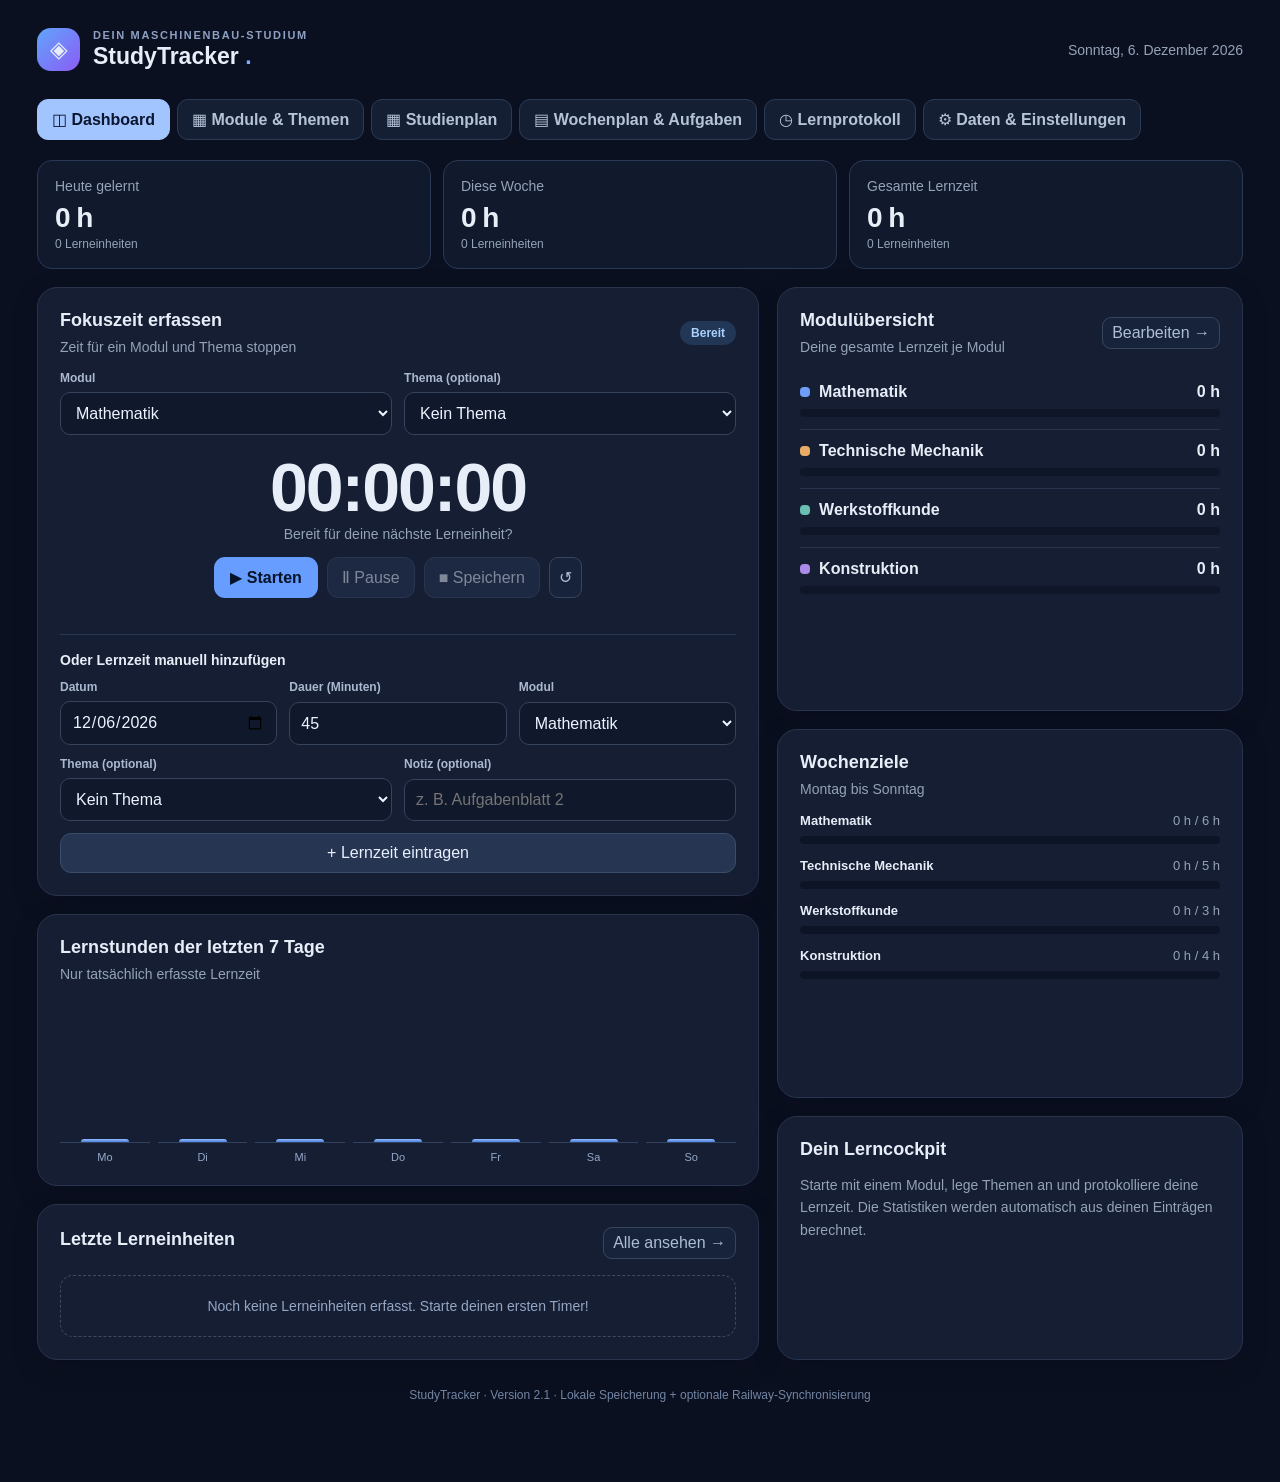
==== editor.html @ b4025017 "Add files via upload" ====
<!doctype html>
<html lang="de"><head><meta charset="utf-8"><meta name="viewport" content="width=device-width,initial-scale=1,viewport-fit=cover"><meta name="theme-color" content="#111827"><title>StudyTracker 2.2 — Kalender & Aufgaben</title>
<style>
:root{font-family:Inter,ui-sans-serif,-apple-system,BlinkMacSystemFont,"Segoe UI",sans-serif;color:#e8eef8;background:#0b1020;font-synthesis:none}*{box-sizing:border-box}body{margin:0;min-height:100vh}button,input,select,textarea{font:inherit}button{cursor:pointer}button:disabled{opacity:.5;cursor:not-allowed}.shell{max-width:1250px;margin:auto;padding:28px 22px 80px}.top{display:flex;justify-content:space-between;align-items:center;gap:18px;margin-bottom:28px}.brand{display:flex;align-items:center;gap:13px}.logo{width:43px;height:43px;display:grid;place-items:center;border-radius:14px;background:linear-gradient(135deg,#60a5fa,#8b5cf6);font-size:23px}.eyebrow{letter-spacing:.15em;text-transform:uppercase;font-size:11px;color:#8ea1c2;font-weight:700}.brand h1{font-size:23px;margin:2px 0 0}.sub{color:#94a3b8;font-size:14px}.main{display:grid;grid-template-columns:minmax(0,1.55fr) minmax(310px,1fr);gap:18px}.stack{display:grid;gap:18px}.card{background:#151e33;border:1px solid #28344e;border-radius:20px;padding:22px;box-shadow:0 8px 28px #0407142a}.card h2{margin:0 0 8px;font-size:18px}.title-row{display:flex;justify-content:space-between;gap:8px;align-items:center;margin-bottom:16px}.muted{color:#94a3b8}.small{font-size:12px}.grid3{display:grid;grid-template-columns:repeat(3,minmax(0,1fr));gap:12px}.metric{border:1px solid #293955;background:#111a2c;border-radius:15px;padding:17px}.metric .num{font-size:28px;font-weight:800;letter-spacing:-1px;margin:8px 0 3px}.primary{background:#669dff;color:#071328;border:none;border-radius:11px;padding:11px 16px;font-weight:750}.secondary{background:#263552;color:#e9f0ff;border:1px solid #3a4d6a;border-radius:11px;padding:10px 14px}.danger{background:#43283b;color:#ffc5d2;border:1px solid #6c3d53;border-radius:10px;padding:8px 11px}.buttons{display:flex;gap:9px;flex-wrap:wrap}.field{display:grid;gap:7px;min-width:0}.field label{font-size:12px;color:#aab9d0;font-weight:650}.field input,.field select,.field textarea{width:100%;background:#10182b;border:1px solid #35435c;color:#edf3ff;border-radius:10px;padding:11px;outline:none}.field input:focus,.field select:focus,.field textarea:focus{border-color:#70a5ff}.two{display:grid;grid-template-columns:1fr 1fr;gap:12px}.three{display:grid;grid-template-columns:1fr 1fr 1fr;gap:12px}.timer{text-align:center;padding:13px 0 19px}.clock{font-variant-numeric:tabular-nums;font-size:clamp(44px,7vw,68px);font-weight:850;letter-spacing:-2px}.pill{display:inline-flex;align-items:center;border-radius:100px;background:#213755;color:#a9d1ff;padding:5px 11px;font-size:12px;font-weight:700}.timer .buttons{justify-content:center;margin-top:15px}.divider{border-top:1px solid #293852;margin:17px 0}.section-plain{margin-top:14px}.module-row{display:flex;justify-content:space-between;gap:15px;align-items:center;padding:12px 0;border-bottom:1px solid #28344e}.module-row:last-child{border-bottom:0}.module-name{display:flex;align-items:center;gap:9px;font-weight:650}.dot{height:10px;width:10px;border-radius:4px;display:inline-block;flex:none}.bar{height:8px;background:#0e1628;border-radius:8px;overflow:hidden;margin-top:8px}.bar>div{height:100%;border-radius:8px}.entry{border-bottom:1px solid #27344d;padding:13px 0;display:flex;justify-content:space-between;gap:8px;align-items:center}.entry:last-child{border-bottom:0}.entry strong{display:block;font-size:14px}.entry .muted{font-size:12px;margin-top:5px}.entry .right{display:flex;align-items:center;gap:9px;white-space:nowrap}.empty{border:1px dashed #3c4a62;border-radius:13px;padding:22px;text-align:center;color:#95a6c3;font-size:14px}.chart{display:flex;gap:8px;height:165px;align-items:end;margin-top:15px}.chart-item{flex:1;text-align:center;font-size:11px;color:#93a7c7;min-width:0}.chart-bar-container{height:130px;display:flex;align-items:end;justify-content:center;margin-bottom:8px;border-bottom:1px solid #33425e}.chart-bar{max-width:48px;width:75%;background:linear-gradient(#91baff,#4d82dd);border-radius:6px 6px 0 0;min-height:2px}.goal{margin-bottom:14px}.goal-head{display:flex;justify-content:space-between;font-size:13px;gap:8px}.goal-title{font-weight:650}.progress{height:8px;background:#0c1426;border-radius:10px;overflow:hidden;margin-top:8px}.progress div{height:100%;background:#75b9a1;border-radius:10px}.actions{display:flex;gap:6px}.icon-button{border:1px solid #37465f;background:#17233a;color:#aebdd6;border-radius:9px;padding:6px 9px}.nav{display:flex;gap:7px;margin-bottom:20px;flex-wrap:wrap}.tab{color:#b5c3d8;border:1px solid #2b3b55;background:#151f34;padding:10px 14px;border-radius:11px;font-weight:700}.tab.active{color:#0b1630;background:#a3c5ff;border-color:#a3c5ff}.hidden{display:none!important}.list-grid{display:grid;grid-template-columns:1fr 1fr;gap:18px}.topic{border:1px solid #2d3b55;border-radius:12px;padding:12px;margin-top:9px}.topic-top{display:flex;gap:9px;justify-content:space-between;align-items:center}.topic-title{font-size:14px;font-weight:650}.footer{color:#7185a3;text-align:center;font-size:12px;margin-top:28px}.toast{position:fixed;bottom:20px;right:20px;background:#a4e4c8;color:#123426;padding:11px 17px;border-radius:12px;box-shadow:0 12px 25px #0005;z-index:4}.inline-note{background:#1a2d45;color:#bed8fc;border:1px solid #395271;padding:12px;border-radius:12px;font-size:13px;line-height:1.5}.section-label{margin:0 0 12px;font-weight:750;font-size:14px}.file-label{display:inline-flex;align-items:center;justify-content:center}.datefilter{max-width:160px}dialog{border:1px solid #3a4a68;background:#162137;color:#edf3ff;border-radius:16px;max-width:min(500px,94vw);width:100%;padding:24px}dialog::backdrop{background:#050913bc}dialog h3{margin-top:0}@media(max-width:900px){.main,.list-grid{grid-template-columns:1fr}.shell{padding:20px 14px 70px}}@media(max-width:550px){.card{padding:17px}.grid3{grid-template-columns:1fr 1fr}.grid3 .metric:last-child{grid-column:span 2}.two,.three{grid-template-columns:1fr}.top{align-items:flex-start}.top .sub{display:none}.clock{font-size:52px}.metric .num{font-size:25px}}
.filterbar{display:flex;flex-wrap:wrap;gap:12px;align-items:end;margin:12px 0 18px}.filterbar .field{min-width:160px;flex:1}.stats-table{width:100%;border-collapse:collapse;font-size:13px}.stats-table th{text-align:left;font-size:11px;color:#9cb0ce;font-weight:600;padding:10px 7px;border-bottom:1px solid #34415b}.stats-table td{padding:11px 7px;border-bottom:1px solid #283550}.stats-table td:last-child,.stats-table th:last-child{text-align:right}.topic-indent{padding-left:15px;border-left:2px solid #526a93}.topic-tools{display:flex;gap:6px;align-items:center}.chip{font-size:11px;padding:4px 7px;background:#24344d;color:#b9d5fd;border-radius:7px}.wide{grid-column:1/-1}@media(max-width:550px){.stats-table{font-size:12px}.filterbar{display:grid;grid-template-columns:1fr}}

.sem-table{width:100%;border-collapse:collapse}.sem-table th,.sem-table td{text-align:left;padding:10px 7px;border-bottom:1px solid #29364f;font-size:13px}.sem-table td:last-child{text-align:right}.sem-toolbar{display:flex;gap:9px;align-items:end;flex-wrap:wrap}.sem-calendar{display:grid;grid-template-columns:repeat(7,minmax(0,1fr));gap:6px}.sem-day{min-height:97px;padding:8px 5px;border:1px solid #33415c;border-radius:10px;background:#17213a;cursor:pointer;text-align:left;color:inherit;font-size:12px}.sem-day.focus{border-color:#60a5fa;background:#1e3558}.sem-day .small{font-size:10px;margin-top:7px;line-height:1.35}.sem-day.muted-day{opacity:.45}.sem-day strong{display:block}.sem-tag{display:block;background:#26405e;border-radius:5px;padding:3px;margin:4px 0}.sem-learn{background:#315849}.sem-event{border-bottom:1px solid #32415e;padding:10px 2px}.sem-event b{display:block}.sem-stat{display:grid;grid-template-columns:repeat(3,1fr);gap:12px}@media(max-width:660px){.sem-calendar{gap:3px}.sem-day{min-height:75px;padding:5px 3px}.sem-day .small{font-size:9px}.sem-stat{grid-template-columns:1fr 1fr}.sem-table{font-size:11px}}

.planweek{display:grid;grid-template-columns:repeat(7,minmax(118px,1fr));gap:6px;min-width:800px}.planday{background:#151f34;border:1px solid #34445d;border-radius:9px;padding:8px;min-height:130px}.planday h3{font-size:12px;margin:0 0 8px}.planitem{display:block;border-radius:6px;padding:6px;margin:5px 0;font-size:11px;background:#293d58;overflow-wrap:anywhere}.planitem.learn{background:#285249}.planitem.exam{background:#70414e}.planitem.task{background:#53446d}.planitem.done{opacity:.5;text-decoration:line-through}.taskrow{padding:12px 0;border-bottom:1px solid #29364f}.taskrow .buttons{margin-top:8px}.taskrow .buttons button{padding:6px 9px}.statsmini{display:grid;grid-template-columns:repeat(3,minmax(0,1fr));gap:10px;margin:14px 0}.statsmini>div{background:#18243a;border-radius:9px;padding:13px}@media(max-width:650px){.statsmini{grid-template-columns:1fr}}

.scroll-section{max-height:460px;overflow-y:auto;overscroll-behavior:contain;padding-right:8px;scrollbar-gutter:stable;scrollbar-color:#607a9b #142038}.scroll-section:focus-visible{outline:2px solid #60a5fa;outline-offset:3px;border-radius:8px}@media(max-width:600px){.scroll-section{max-height:370px}}

/* StudyTracker 2.2: event categories, accessible legend and mobile calendar */
:root{--ev-exam:#f87171;--ev-lecture:#60a5fa;--ev-exercise:#fbbf24;--ev-tutorial:#a78bfa;--ev-practical:#2dd4bf;--ev-coaching:#c4b5fd;--ev-task:#fb923c;--ev-study:#34d399}
.event-pill{display:inline-flex;gap:5px;align-items:center;font-weight:650;font-size:11px;border:1px solid currentColor;padding:3px 7px;border-radius:7px;white-space:normal;line-height:1.3}
.ev-exam{--event-color:var(--ev-exam);color:#fecaca;background:#612b3b!important}.ev-lecture{--event-color:var(--ev-lecture);color:#c1dcff;background:#1b416a!important}.ev-exercise{--event-color:var(--ev-exercise);color:#ffe5a0;background:#674b1d!important}.ev-tutorial{--event-color:var(--ev-tutorial);color:#e7d8ff;background:#453569!important}.ev-practical{--event-color:var(--ev-practical);color:#b9fff3;background:#1a534e!important}.ev-coaching{--event-color:var(--ev-coaching);color:#eee2ff;background:#483d69!important}.ev-task{--event-color:var(--ev-task);color:#ffe2bf;background:#664128!important}.ev-study{--event-color:var(--ev-study);color:#c9ffe8;background:#1d5040!important}
.planitem[class*="ev-"],.sem-tag[class*="ev-"]{border-left:4px solid var(--event-color);padding:5px 6px}
.sem-event[class*="ev-"]{border-left:4px solid var(--event-color);background:#16243a;padding:10px 12px;margin:7px 0;border-radius:8px}
.sem-event .event-pill{margin-bottom:5px}
.calendar-legend{display:flex;flex-wrap:wrap;gap:6px;margin:10px 0 15px}.calendar-legend .event-pill{font-size:11px}
.sem-day{min-width:0;overflow:hidden}.sem-day .small{min-width:0;overflow:hidden}.sem-tag{overflow:hidden;text-overflow:ellipsis}
.planitem{line-height:1.35}.planitem small{display:block;opacity:.95;font-size:10px}
#planCalendar{max-width:100%;overscroll-behavior-x:contain;-webkit-overflow-scrolling:touch;scrollbar-width:thin}
@media(max-width:700px){
  html,body{max-width:100%;overflow-x:hidden} .shell{padding:12px 10px 86px}.card{padding:14px;border-radius:14px;min-width:0}.stack,.main,.list-grid{min-width:0}
  .top{flex-wrap:wrap;gap:8px}.brand h1{font-size:20px}.nav{display:flex;flex-wrap:nowrap;overflow-x:auto;overflow-y:hidden;scroll-snap-type:x proximity;overscroll-behavior-x:contain;-webkit-overflow-scrolling:touch;padding:3px 0 10px;scrollbar-width:thin}.nav .tab{flex:0 0 auto;scroll-snap-align:start;min-height:44px}
  .buttons button,.secondary,.primary,.icon-button{min-height:42px;touch-action:manipulation}.field input,.field select,.field textarea{font-size:16px;min-height:43px}
  .planweek{grid-template-columns:repeat(7,minmax(235px,76vw));min-width:max-content;gap:9px}.planday{min-height:175px;scroll-snap-align:start;padding:11px}.planday h3{font-size:14px}.planitem{font-size:12px;padding:9px;margin:7px 0}#planCalendar{scroll-snap-type:x proximity}
  .sem-calendar{gap:3px}.sem-day{min-height:75px;padding:5px 2px;border-radius:6px}.sem-day strong{font-size:12px}.sem-day .small{font-size:9px}.sem-tag{font-size:0;padding:3px 2px;min-height:8px;line-height:0;border-radius:3px}.sem-tag::first-letter{font-size:0}
  .sem-table{display:block;overflow-x:auto;max-width:100%;-webkit-overflow-scrolling:touch}.sem-table th,.sem-table td{white-space:nowrap}
  .scroll-section{max-height:min(48dvh,390px);overflow-y:auto;-webkit-overflow-scrolling:touch;overscroll-behavior-y:contain;touch-action:pan-y;padding-right:5px}
  dialog{max-width:calc(100vw - 20px);max-height:88dvh;overflow-y:auto;padding:15px}
}
@media(max-width:380px){.grid3{grid-template-columns:1fr}.grid3 .metric:last-child{grid-column:auto}.sem-day{min-height:69px}}
</style><link rel="manifest" href="./manifest.webmanifest"><meta name="apple-mobile-web-app-capable" content="yes"><meta name="apple-mobile-web-app-title" content="StudyTracker"><style>.detail-grid{display:grid;grid-template-columns:repeat(auto-fit,minmax(160px,1fr));gap:10px;margin:14px 0}.detail-card{background:#111a2c;border:1px solid #2d3b55;border-radius:13px;padding:13px}.detail-card strong{display:block;margin-top:6px;font-size:20px}.detail-section{margin:18px 0}.detail-topic{border:1px solid #2b3c59;padding:11px;border-radius:11px;margin:7px 0}.detail-child{margin-left:22px;border-left:3px solid #456187}.detail-actions{display:flex;flex-wrap:wrap;gap:6px;margin-top:8px}.detail-actions button{font-size:12px;padding:7px 10px}.detail-form{display:grid;grid-template-columns:repeat(auto-fit,minmax(170px,1fr));gap:10px;margin-top:12px}.detail-form .wide{grid-column:1/-1}.detail-link{overflow-wrap:anywhere}.muted-link{color:#a9caff}@media(max-width:550px){.detail-child{margin-left:10px}}</style></head><body><div class="shell"><header class="top"><div class="brand"><div class="logo">◈</div><div><div class="eyebrow">Dein Maschinenbau-Studium</div><h1>StudyTracker <span style="color:#7eaaff">.</span></h1></div></div><div class="sub" id="today"></div></header>
<nav class="nav"><button class="tab active" data-tab="dashboard">◫ Dashboard</button><button class="tab" data-tab="topics">▦ Module & Themen</button><button class="tab" data-tab="semester">▦ Studienplan</button><button class="tab" data-tab="planner">▤ Wochenplan & Aufgaben</button><button class="tab" data-tab="history">◷ Lernprotokoll</button><button class="tab" data-tab="settings">⚙ Daten & Einstellungen</button></nav>
<section id="dashboard" class="tab-panel"><div class="stack"><div class="grid3"><div class="metric"><div class="sub">Heute gelernt</div><div class="num" id="todayMetric">0 h</div><div class="small muted" id="todayCount">0 Lerneinheiten</div></div><div class="metric"><div class="sub">Diese Woche</div><div class="num" id="weekMetric">0 h</div><div class="small muted" id="weekCount">0 Lerneinheiten</div></div><div class="metric"><div class="sub">Gesamte Lernzeit</div><div class="num" id="totalMetric">0 h</div><div class="small muted" id="totalCount">0 Einträge</div></div></div><div class="main"><div class="stack"><div class="card"><div class="title-row"><div><h2>Fokuszeit erfassen</h2><div class="sub">Zeit für ein Modul und Thema stoppen</div></div><span class="pill" id="timerStatus">Bereit</span></div><div class="two"><div class="field"><label for="timerModule">Modul</label><select id="timerModule"></select></div><div class="field"><label for="timerTopic">Thema (optional)</label><select id="timerTopic"></select></div></div><div class="timer"><div class="clock" id="clock">00:00:00</div><div class="sub" id="runningInfo">Bereit für deine nächste Lerneinheit?</div><div class="buttons"><button id="startBtn" class="primary">▶ Starten</button><button id="pauseBtn" class="secondary" disabled>Ⅱ Pause</button><button id="finishBtn" class="secondary" disabled>■ Speichern</button><button id="resetBtn" class="icon-button" title="Timer zurücksetzen">↺</button></div></div><div class="divider"></div><div class="section-label">Oder Lernzeit manuell hinzufügen</div><form id="manualForm" class="stack" style="gap:12px"><div class="three"><div class="field"><label>Datum</label><input type="date" id="manualDate" required></div><div class="field"><label>Dauer (Minuten)</label><input type="number" id="manualMinutes" min="1" max="1440" value="45" required></div><div class="field"><label>Modul</label><select id="manualModule"></select></div></div><div class="two"><div class="field"><label>Thema (optional)</label><select id="manualTopic"></select></div><div class="field"><label>Notiz (optional)</label><input id="manualNote" maxlength="160" placeholder="z. B. Aufgabenblatt 2"></div></div><button class="secondary" type="submit">+ Lernzeit eintragen</button></form></div><div class="card"><div class="title-row"><div><h2>Lernstunden der letzten 7 Tage</h2><div class="sub">Nur tatsächlich erfasste Lernzeit</div></div></div><div class="chart" id="weekChart"></div></div><div class="card"><div class="title-row"><h2>Letzte Lerneinheiten</h2><button class="icon-button" data-go="history">Alle ansehen →</button></div><div id="recentEntries"></div></div></div><div class="stack"><div class="card"><div class="title-row"><div><h2>Modulübersicht</h2><div class="sub">Deine gesamte Lernzeit je Modul</div></div><button class="icon-button" data-go="topics">Bearbeiten →</button></div><div id="moduleOverview"></div></div><div class="card"><div class="title-row"><div><h2>Wochenziele</h2><div class="sub">Montag bis Sonntag</div></div></div><div id="goalOverview"></div></div><div class="card"><h2>Dein Lerncockpit</h2><p class="sub" style="line-height:1.6">Starte mit einem Modul, lege Themen an und protokolliere deine Lernzeit. Die Statistiken werden automatisch aus deinen Einträgen berechnet.</p></div></div></div></div></section>
<section id="topics" class="tab-panel hidden"><div class="card" style="margin-bottom:18px"><div class="title-row"><div><h2>Modul-Cockpit</h2><p class="sub">Wähle ein Modul, bearbeite seine Angaben und verwalte darunter die zugehörigen Themen und Unterthemen.</p></div></div><div class="field"><label>Modul auswählen</label><select id="detailModule"></select></div><div id="moduleDetail" style="margin-top:16px"></div></div><div class="list-grid"><div class="stack"><div class="card"><h2>Neues Modul hinzufügen</h2><p class="sub">Zum Beispiel Mathematik I oder Technische Mechanik.</p><form id="moduleForm" class="stack"><div class="field"><label>Modulname</label><input id="newModule" maxlength="60" placeholder="Modulname" required></div><div class="two"><div class="field"><label>Wochenziel (Stunden)</label><input id="newGoal" type="number" min="0" max="168" step="0.5" value="4" required></div><div class="field"><label>Farbe</label><input id="newColor" type="color" value="#679cfa" style="height:43px;padding:4px"></div></div><button class="primary">+ Modul anlegen</button></form></div><div class="card"><h2>Deine Module</h2><div id="moduleList" class="scroll-section" tabindex="0" aria-label="Deine Module, scrollbarer Bereich"></div></div></div><div class="stack"><div class="card"><h2>Thema hinzufügen</h2><form id="topicForm" class="stack"><div class="field"><label>Modul</label><select id="topicModule"></select></div><div class="field"><label>Übergeordnetes Thema (optional)</label><select id="parentTopic"><option value="">Hauptthema</option></select></div><div class="field"><label>Thema / Unterthema</label><input id="newTopic" maxlength="100" placeholder="z. B. Integralrechnung" required></div><div class="field"><label>Aktueller Kenntnisstand</label><select id="topicMastery"><option value="0">Noch nicht begonnen</option><option value="1">Unsicher</option><option value="2">In Bearbeitung</option><option value="3">Gut verstanden</option><option value="4">Sicher beherrscht</option></select></div><button class="secondary">+ Thema anlegen</button></form></div><div class="card"><div class="title-row"><h2>Themen & Wissensstand</h2><span class="small muted" id="topicCount"></span></div><div id="topicList" class="scroll-section" tabindex="0" aria-label="Themen und Wissensstand, scrollbarer Bereich"></div></div></div></div><div class="card" style="margin-top:18px"><div class="title-row"><div><h2>Lernzeit nach Thema</h2><div class="sub">Auswertung deiner dokumentierten Lerneinheiten</div></div></div><div class="filterbar"><div class="field"><label>Modul</label><select id="statsModule"></select></div><div class="field"><label>Zeitraum</label><select id="statsPeriod"><option value="all">Gesamte Zeit</option><option value="week">Diese Woche</option><option value="month">Dieser Monat</option></select></div></div><div id="topicStats" class="scroll-section" tabindex="0" aria-label="Themenstatistik, scrollbarer Bereich"></div></div></section>
<section id="semester" class="tab-panel hidden"><div class="stack"><div class="card"><h2>Studienplan · Wintersemester 2026/27</h2><p class="sub">Quelle: Modulhandbuch Version 8 und Stundenplan Wetzlar, Gruppe 5 (Stand 13.10.2026). Termine sind geplante Veranstaltungen, keine bestätigte Anwesenheit. Praxispräsentationen ausgeschlossen.</p><div class="buttons"><button id="semImport" class="primary">Studienmodule & Termine übernehmen</button><button id="semIcs">Kalender als ICS exportieren</button></div><p class="sub" id="semStatus">Der Import ist optional und wiederholbar. Vorher ein JSON-Backup erstellen.</p></div><div class="card"><h2>Soll-Ist-Workload</h2><p class="sub">Ist = selbst dokumentierte Lernzeit. Geplante Präsenzzeit wird getrennt dargestellt und nicht automatisch als besucht gezählt. Soll-Selbststudium stammt aus dem Modulhandbuch (25 h je ECTS).</p><div style="overflow:auto"><table class="sem-table"><thead><tr><th>Modul</th><th>ECTS</th><th>Soll gesamt</th><th>Soll Präsenz</th><th>Soll selbst</th><th>Ist gelernt</th><th>Offen selbst</th></tr></thead><tbody id="semWork"></tbody></table></div></div><div class="card"><div class="title-row"><h2>Kalender</h2><div class="sem-toolbar"><button id="semPrev">←</button><strong id="semMonth"></strong><button id="semNext">→</button></div></div><p class="sub">Klicke auf einen Tag, um Vorlesungen und deine Lernzeiten zu sehen.</p><div class="sem-calendar" id="semCalendar"></div><h3 id="semDayTitle"></h3><div id="semDayDetail"></div></div></div></section>
<section id="planner" class="tab-panel hidden"><div class="stack">
<div class="card"><div class="title-row"><div><h2>Wochenplan</h2><p class="sub">Vorlesungen, Lernblöcke, Klausuren und Aufgaben in einer Ansicht. Geplante Zeiten werden nicht als gelernt gezählt.</p></div><div class="sem-toolbar"><button id="planPrev" type="button">←</button><strong id="planWeek"></strong><button id="planNext" type="button">→</button><button id="planToday" type="button">Heute</button></div></div><div id="planCalendar" style="overflow-x:auto"></div></div>
<div class="list-grid"><div class="card"><h2>Neue Aufgabe oder Lernblock</h2><form class="stack" id="taskForm"><div class="field"><label>Titel</label><input id="taskTitle" maxlength="140" required placeholder="z. B. TM1 Aufgabenblatt 4"></div><div class="two"><div class="field"><label>Typ</label><select id="taskKind"><option value="task">Aufgabe / Abgabe</option><option value="study">Geplanter Lernblock</option><option value="exam">Prüfung / Klausur</option></select></div><div class="field"><label>Modul</label><select id="taskModule"></select></div></div><div class="two"><div class="field"><label>Datum</label><input id="taskDate" type="date" required></div><div class="field"><label>Startzeit (optional)</label><input id="taskTime" type="time"></div></div><div class="two"><div class="field"><label>Geplante Dauer in Minuten</label><input id="taskMinutes" type="number" value="60" min="0" max="1440" step="5"></div><div class="field"><label>Priorität</label><select id="taskPriority"><option value="normal">Normal</option><option value="high">Hoch</option><option value="low">Niedrig</option></select></div></div><div class="field"><label>Notiz (optional)</label><textarea id="taskNote" rows="2" maxlength="600"></textarea></div><div class="buttons"><button id="taskSubmit" class="primary">+ Eintrag erstellen</button><button id="taskCancel" type="button" class="secondary hidden">Bearbeitung abbrechen</button></div></form></div>
<div class="card"><div class="title-row"><h2>Aufgaben & Prüfungsvorbereitung</h2><span class="pill" id="taskCount">0 offen</span></div><div class="field"><label>Ansicht</label><select id="taskFilter"><option value="open">Offene Aufgaben</option><option value="all">Alle Einträge</option><option value="exam">Nur Prüfungen</option><option value="study">Nur Lernblöcke</option><option value="done">Erledigte Aufgaben</option></select></div><div id="taskList" class="scroll-section" tabindex="0" aria-label="Aufgabenliste, scrollbarer Bereich"></div></div></div>
<div class="card"><h2>Semesteranalyse</h2><p class="sub">Zeitanteiliges Soll ist eine Orientierung, keine Bewertung deiner Lernleistung. Kalender-Vorlesungen sind geplant und werden nicht automatisch als besucht gezählt.</p><div id="planStats"></div></div>
<div class="card"><h2>Offline & Datensicherung</h2><p class="sub" id="planOnlineStatus"></p><p class="sub">Einträge bleiben lokal erhalten. Die Synchronisierung erfolgt bei bestehender Verbindung und Anmeldung. Bei Änderungen auf mehreren Geräten kann ein Konflikt entstehen; exportiere deshalb regelmäßig JSON-Backups. Eine vollständige Offline-Installation (PWA) folgt als eigenes Update.</p></div>
</div></section><section id="history" class="tab-panel hidden"><div class="card"><div class="title-row"><div><h2>Lernprotokoll</h2><div class="sub">Deine dokumentierten Lernzeiten</div></div><div class="field"><label>Nach Modul filtern</label><select id="historyModule" class="datefilter"></select></div></div><div class="filterbar"><div class="field"><label>Nach Thema filtern</label><select id="historyTopic"></select></div><div class="field"><label>Zeitraum</label><select id="historyPeriod"><option value="all">Gesamte Zeit</option><option value="week">Diese Woche</option><option value="month">Dieser Monat</option></select></div></div><div id="historyEntries"></div></div></section>
<section id="settings" class="tab-panel hidden"><div class="card" style="margin-bottom:18px"><h2>☁ Railway-Cloud-Synchronisierung</h2><p class="sub" style="line-height:1.65">Deine eigene API: <code>studytracker-api-production-7134.up.railway.app</code>. Sichere deine Lernzeiten vor der ersten Synchronisierung per JSON-Export. Bitte verwende dieselbe E-Mail wie die OWNER_EMAIL-Einstellung in Railway. Du kannst dich mit deinem Konto anmelden oder es einmalig registrieren.</p><div class="filterbar"><div class="field"><label>E-Mail-Adresse</label><input id="cloudEmail" type="email" autocomplete="username" placeholder="E-Mail-Adresse"></div><div class="field"><label>Passwort (mind. 12 Zeichen)</label><input id="cloudPassword" type="password" minlength="12" autocomplete="current-password" placeholder="Passwort"></div></div><div class="buttons"><button id="cloudLogin" class="primary">Anmelden</button><button id="cloudRegister" class="secondary">Erstmalig registrieren</button><button id="cloudLogout" class="secondary hidden">Abmelden</button></div><p class="sub small" id="cloudStatus" role="status" style="margin-top:14px">Nicht angemeldet – Daten werden nur lokal gespeichert.</p><div id="cloudActions" class="hidden"><div class="divider"></div><p class="sub" style="line-height:1.65"><strong>Erste Synchronisierung:</strong> Wähle nur eine Richtung. <strong>Hochladen</strong> ersetzt den Stand auf Railway durch die lokalen Daten; <strong>Herunterladen</strong> ersetzt die lokalen Daten durch den Railway-Stand. Danach werden Änderungen automatisch synchronisiert. Bei Konflikten wird gestoppt, nicht überschrieben.</p><div class="buttons"><button id="cloudUpload" class="primary">↑ Lokale Daten in die Cloud</button><button id="cloudDownload" class="secondary">↓ Cloud-Daten auf dieses Gerät</button><button id="cloudSyncNow" class="secondary">↻ Jetzt synchronisieren</button></div></div></div><div class="list-grid"><div class="card"><h2>Deine Daten sichern</h2><p class="sub" style="line-height:1.7">Exportiere alle Module, Themen und Lerneinheiten als JSON. Über „Importieren“ kannst du sie später auf diesem oder einem anderen Gerät wiederherstellen.</p><div class="buttons"><button id="exportBtn" class="primary">↓ JSON exportieren</button><label class="secondary file-label" for="importFile">↑ JSON importieren</label><input type="file" id="importFile" accept=".json,application/json" class="hidden"></div><div class="divider"></div><p class="sub small">Ein Import ersetzt deine aktuell gespeicherten Daten. Eine Sicherheitsabfrage schützt vor versehentlichem Überschreiben.</p></div><div class="card"><h2>Datenschutz & Speicher</h2><p class="sub" style="line-height:1.7">Deine Daten bleiben auch lokal im Browser gespeichert. Nach Anmeldung und einmaliger Auswahl einer Synchronisierungsrichtung werden Änderungen zusätzlich an Railway übertragen. Ohne aktive Verbindung bleiben Änderungen zunächst lokal. Sichere deine Daten regelmäßig per JSON-Export.</p><button id="clearBtn" class="danger">Alle lokalen Daten löschen</button></div></div></section><div class="footer">StudyTracker · Version 2.1 · Lokale Speicherung + optionale Railway-Synchronisierung</div></div>
<script>
'use strict';
const KEY='studytracker_v1';
const colors=['#6e9ef6','#e8ac67','#6abeb2','#ac8be8','#e57a9b'];
const defaults=()=>({modules:[{id:'m1',name:'Mathematik',color:colors[0],goal:6},{id:'m2',name:'Technische Mechanik',color:colors[1],goal:5},{id:'m3',name:'Werkstoffkunde',color:colors[2],goal:3},{id:'m4',name:'Konstruktion',color:colors[3],goal:4}],topics:[],entries:[]});
function readData(){try{const d=JSON.parse(localStorage.getItem(KEY));if(d&&Array.isArray(d.modules)&&Array.isArray(d.topics)&&Array.isArray(d.entries))return d;}catch(e){}return defaults()}
let db=readData();const $=id=>document.getElementById(id);const fmt=n=>Number(n).toLocaleString('de-DE',{maximumFractionDigits:1});const esc=s=>String(s??'').replace(/[&<>"']/g,c=>({'&':'&amp;','<':'&lt;','>':'&gt;','"':'&quot;',"'":'&#39;'}[c]));const uid=()=>typeof crypto!=='undefined'&&crypto.randomUUID?crypto.randomUUID():Date.now().toString(36)+Math.random().toString(36).slice(2);const getM=id=>db.modules.find(m=>m.id===id);const getT=id=>db.topics.find(t=>t.id===id);const dayKey=d=>`${d.getFullYear()}-${String(d.getMonth()+1).padStart(2,'0')}-${String(d.getDate()).padStart(2,'0')}`;const today=()=>dayKey(new Date());const dateOf=s=>new Date(s+'T12:00:00');const startWeek=()=>{const d=dateOf(today());d.setDate(d.getDate()-(d.getDay()+6)%7);return dayKey(d)};const sum=entries=>entries.reduce((s,e)=>s+e.minutes,0);const hr=min=>fmt(min/60)+' h';
const notify=msg=>{document.querySelector('.toast')?.remove();const el=document.createElement('div');el.className='toast';el.textContent=msg;document.body.append(el);setTimeout(()=>el.remove(),3000)};
function persist(){try{localStorage.setItem(KEY,JSON.stringify(db))}catch(e){alert('Speicherfehler: Bitte exportiere deine Daten.')}render();cloudChanged()}
function selectOptions(id,extra=[]){const el=$(id);const prev=el.value;el.innerHTML=extra.map(([v,n])=>`<option value="${esc(v)}">${esc(n)}</option>`).join('')+db.modules.map(m=>`<option value="${esc(m.id)}">${esc(m.name)}</option>`).join('');if([...el.options].some(x=>x.value===prev))el.value=prev}
function topicOptions(modSelect,topicSelect){const m=$(modSelect).value;const el=$(topicSelect);const prev=el.value;el.innerHTML='<option value="">Kein Thema</option>'+db.topics.filter(t=>t.moduleId===m).map(t=>`<option value="${esc(t.id)}">${esc(t.parentId?"↳ ":"")}${esc(t.name)}</option>`).join('');if([...el.options].some(x=>x.value===prev))el.value=prev}
const getStats=()=>{const week=startWeek();return {today:db.entries.filter(e=>e.date===today()),week:db.entries.filter(e=>e.date>=week&&e.date<=today()),all:db.entries}};
function drawOverview(){const stats=getStats();[['today','today'],['week','week'],['total','all']].forEach(([prefix,key])=>{$(prefix+'Metric').textContent=hr(sum(stats[key]));$(prefix+'Count').textContent=stats[key].length+' Lerneinheiten'});$('today').textContent=new Date().toLocaleDateString('de-DE',{weekday:'long',day:'numeric',month:'long',year:'numeric'});
const weekStats=stats.week;const totalByModule=db.modules.map(m=>({...m,minutes:sum(db.entries.filter(e=>e.moduleId===m.id)),wMinutes:sum(weekStats.filter(e=>e.moduleId===m.id))}));const max=Math.max(1,...totalByModule.map(m=>m.minutes));$('moduleOverview').innerHTML=totalByModule.length?totalByModule.map(m=>`<div class="module-row" style="display:block"><div style="display:flex;justify-content:space-between;gap:9px"><span class="module-name"><i class="dot" style="background:${m.color}"></i>${esc(m.name)}</span><strong>${hr(m.minutes)}</strong></div><div class="bar"><div style="background:${m.color};width:${m.minutes/max*100}%"></div></div></div>`).join(''):'<div class="empty">Lege dein erstes Modul an.</div>';
$('goalOverview').innerHTML=totalByModule.filter(m=>m.goal>0).map(m=>`<div class="goal"><div class="goal-head"><span class="goal-title">${esc(m.name)}</span><span class="muted">${hr(m.wMinutes)} / ${fmt(m.goal)} h</span></div><div class="progress"><div style="width:${Math.min(100,m.wMinutes/(m.goal*60)*100)}%"></div></div></div>`).join('')||'<div class="empty">Keine Wochenziele vorhanden.</div>';
const lastDays=Array.from({length:7},(_,i)=>{const d=dateOf(today());d.setDate(d.getDate()-6+i);return{date:dayKey(d),label:d.toLocaleDateString('de-DE',{weekday:'short'}),minutes:sum(db.entries.filter(e=>e.date===dayKey(d)))}});const barmax=Math.max(60,...lastDays.map(d=>d.minutes));$('weekChart').innerHTML=lastDays.map(d=>`<div class="chart-item"><div class="small" style="margin-bottom:4px">${d.minutes?fmt(d.minutes/60):''}</div><div class="chart-bar-container"><div class="chart-bar" style="height:${Math.max(2,100*d.minutes/barmax)}%"></div></div>${esc(d.label)}</div>`).join('');
$('recentEntries').innerHTML=db.entries.length?sortEntries(db.entries).slice(0,4).map(entryHtml).join(''):'<div class="empty">Noch keine Lerneinheiten erfasst. Starte deinen ersten Timer!</div>';
}
function sortEntries(a){return [...a].sort((x,y)=>((y.date||'')+' '+(y.createdAt||'')).localeCompare((x.date||'')+' '+(x.createdAt||'')))}
function entryHtml(e){return `<div class="entry"><div><strong>${esc(getM(e.moduleId)?.name||'Gelöschtes Modul')}${getT(e.topicId)?' · '+esc(getT(e.topicId).name):''}</strong><div class="muted">${esc(dateOf(e.date).toLocaleDateString('de-DE'))}${e.note?' · '+esc(e.note):''}</div></div><div class="right"><strong>${hr(e.minutes)}</strong><button class="icon-button" title="Eintrag löschen" data-delete-entry="${esc(e.id)}">×</button></div></div>`}
function drawTopics(){$('moduleList').innerHTML=db.modules.map(m=>`<div class="module-row"><div><span class="module-name"><i class="dot" style="background:${m.color}"></i>${esc(m.name)}</span><span class="small muted">Wochenziel: ${fmt(m.goal)} h</span></div><div class="actions"><button class="icon-button" data-edit-module="${esc(m.id)}" title="Wochenziel bearbeiten">✎</button><button class="icon-button" data-delete-module="${esc(m.id)}" title="Modul löschen">×</button></div></div>`).join('')||'<div class="empty">Noch keine Module.</div>';
$('topicCount').textContent=db.topics.length+' Themen';$('topicList').innerHTML=db.topics.length?db.modules.map(m=>{const a=db.topics.filter(t=>t.moduleId===m.id);return a.length?`<div style="margin-bottom:15px"><div class="module-name"><i class="dot" style="background:${m.color}"></i>${esc(m.name)}</div>${a.map(t=>`<div class="topic ${t.parentId?'topic-indent':''}"><div class="topic-top"><span class="topic-title">${t.parentId?'↳ ':''}${esc(t.name)}</span><span class="topic-tools"><span class="chip">${hr(sum(db.entries.filter(e=>e.topicId===t.id)))}</span><button class="icon-button" data-edit-topic="${esc(t.id)}" title="Thema umbenennen">✎</button><button class="icon-button" data-delete-topic="${esc(t.id)}" title="Thema löschen">×</button></span></div><div class="field" style="margin-top:10px"><label>Kenntnisstand</label><select data-mastery="${esc(t.id)}">${['Noch nicht begonnen','Unsicher','In Bearbeitung','Gut verstanden','Sicher beherrscht'].map((label,i)=>`<option value="${i}" ${t.mastery===i?'selected':''}>${label}</option>`).join('')}</select></div></div>`).join('')}</div>`:''}).join(''):'<div class="empty">Füge Themen hinzu und bewerte deinen Lernfortschritt.</div>'}
function filteredEntries(moduleId,topicId,period){return sortEntries(db.entries).filter(e=>(!moduleId||e.moduleId===moduleId)&&(!topicId||e.topicId===topicId)&&(period==='all'||(period==='week'?e.date>=startWeek()&&e.date<=today():e.date>=today().slice(0,7)+'-01'&&e.date<=today())))}
function drawHistory(){const entries=filteredEntries($('historyModule').value,$('historyTopic').value,$('historyPeriod').value);$('historyEntries').innerHTML=entries.length?entries.map(entryHtml).join(''):'<div class="empty">Keine passenden Lerneinheiten gefunden.</div>'}
function drawTopicStats(){const moduleId=$('statsModule').value,period=$('statsPeriod').value,entries=filteredEntries(moduleId,'',period),total=sum(entries),topics=db.topics.filter(t=>!moduleId||t.moduleId===moduleId);let rows=topics.map(t=>({t,minutes:sum(entries.filter(e=>e.topicId===t.id))})).filter(o=>o.minutes>0).sort((a,b)=>b.minutes-a.minutes);const unattributed=sum(entries.filter(e=>!e.topicId||!getT(e.topicId)));if(unattributed)rows.push({t:{name:'Ohne Thema',moduleId:''},minutes:unattributed});$('topicStats').innerHTML=`<p class="sub">${hr(total)} erfasst · ${entries.length} Lerneinheiten · ${rows.length} Themen/Kategorien mit Zeit</p>`+(rows.length?`<div style="overflow-x:auto"><table class="stats-table"><thead><tr><th>Thema</th><th>Modul</th><th>Anteil</th><th>Zeit</th></tr></thead><tbody>${rows.map(({t,minutes})=>`<tr><td>${esc(t.name)}</td><td>${esc(getM(t.moduleId)?.name||'—')}</td><td>${fmt(total?minutes/total*100:0)} %</td><td><strong>${hr(minutes)}</strong></td></tr>`).join('')}</tbody></table></div>`:'<div class="empty">Noch keine erfassten Lernzeiten in diesem Zeitraum.</div>')}
function parentOptions(){const el=$('parentTopic'),prev=el.value,moduleId=$('topicModule').value;el.innerHTML='<option value="">Hauptthema</option>'+db.topics.filter(t=>t.moduleId===moduleId&&!t.parentId).map(t=>`<option value="${esc(t.id)}">${esc(t.name)}</option>`).join('');if([...el.options].some(o=>o.value===prev))el.value=prev}
function historyTopicOptions(){const el=$('historyTopic'),prev=el.value,moduleId=$('historyModule').value;el.innerHTML='<option value="">Alle Themen</option>'+db.topics.filter(t=>!moduleId||t.moduleId===moduleId).map(t=>`<option value="${esc(t.id)}">${esc(t.name)}</option>`).join('');if([...el.options].some(o=>o.value===prev))el.value=prev}

function render(){for(const id of ['timerModule','manualModule','topicModule'])selectOptions(id);selectOptions('historyModule',[['','Alle Module']]);selectOptions('statsModule',[['','Alle Module']]);parentOptions();historyTopicOptions();topicOptions('timerModule','timerTopic');topicOptions('manualModule','manualTopic');drawOverview();drawTopics();drawModuleDetail();drawHistory();drawTopicStats();drawSemester();if(!db.modules.length&&timer.running)pauseTimer();$('startBtn').disabled=!db.modules.length||timer.running;}
for(const [a,b] of [['timerModule','timerTopic'],['manualModule','manualTopic']])$(a).addEventListener('change',()=>topicOptions(a,b));$('historyModule').addEventListener('change',()=>{historyTopicOptions();drawHistory()});$('historyTopic').addEventListener('change',drawHistory);$('historyPeriod').addEventListener('change',drawHistory);$('statsModule').addEventListener('change',drawTopicStats);$('statsPeriod').addEventListener('change',drawTopicStats);$('topicModule').addEventListener('change',parentOptions);
document.querySelectorAll('.tab').forEach(btn=>btn.addEventListener('click',()=>showTab(btn.dataset.tab)));document.addEventListener('click',e=>{const go=e.target.closest('[data-go]');if(go)showTab(go.dataset.go)});function showTab(id){document.querySelectorAll('.tab').forEach(t=>t.classList.toggle('active',t.dataset.tab===id));document.querySelectorAll('.tab-panel').forEach(p=>p.classList.toggle('hidden',p.id!==id))}
$('moduleForm').addEventListener('submit',e=>{e.preventDefault();const name=$('newModule').value.trim();if(!name)return;db.modules.push({id:uid(),name,color:$('newColor').value,goal:Number($('newGoal').value)});e.target.reset();persist();notify('Modul angelegt')});$('topicForm').addEventListener('submit',e=>{e.preventDefault();if(!$('topicModule').value)return alert('Lege zuerst ein Modul an.');const name=$('newTopic').value.trim();if(!name)return;db.topics.push({id:uid(),moduleId:$('topicModule').value,name,parentId:$('parentTopic').value||'',mastery:Number($('topicMastery').value)});$('newTopic').value='';persist();notify('Thema angelegt')});
$('manualForm').addEventListener('submit',e=>{e.preventDefault();const minutes=Number($('manualMinutes').value),date=$('manualDate').value,moduleId=$('manualModule').value;if(!(minutes>0&&minutes<=1440)||!date||!getM(moduleId))return alert('Bitte trage ein gültiges Datum, Modul und eine Dauer ein.');db.entries.push({id:uid(),date,moduleId,topicId:$('manualTopic').value,note:$('manualNote').value.trim(),minutes,createdAt:new Date().toISOString()});$('manualNote').value='';persist();notify('Lernzeit gespeichert')});
document.addEventListener('change',e=>{const id=e.target.dataset.mastery;if(id){const t=getT(id);if(t){t.mastery=Number(e.target.value);persist()}}});document.addEventListener('click',e=>{const b=e.target.closest('button');if(!b)return;let id=b.dataset.deleteEntry;if(id){if(confirm('Diese Lerneinheit wirklich löschen?')){db.entries=db.entries.filter(x=>x.id!==id);persist()}return}id=b.dataset.editTopic;if(id){const t=getT(id);if(t){const name=prompt('Thema umbenennen:',t.name);if(name&&name.trim()){t.name=name.trim().slice(0,100);persist();notify('Thema aktualisiert')}}return}id=b.dataset.deleteTopic;if(id){if(confirm('Thema löschen? Vorhandene Lernzeiten bleiben erhalten, aber ohne Themenbezug.')){db.topics=db.topics.filter(t=>t.id!==id);db.topics.forEach(t=>{if(t.parentId===id)t.parentId=''});db.entries.forEach(e=>{if(e.topicId===id)e.topicId='' });persist()}return}id=b.dataset.deleteModule;if(id){if(confirm('Modul UND ALLE dazugehörigen Themen und Lernzeiten endgültig löschen?')){db.modules=db.modules.filter(m=>m.id!==id);db.topics=db.topics.filter(t=>t.moduleId!==id);db.entries=db.entries.filter(e=>e.moduleId!==id);if(timer.moduleId===id)resetTimer();persist()}return}id=b.dataset.editModule;if(id){const m=getM(id);const val=prompt('Wochenziel in Stunden für '+m.name+':',String(m.goal));if(val!==null&&val.trim()!==''&&Number(val)>=0&&Number(val)<=168){m.goal=Number(val);persist()}}});
let timer={running:false,elapsed:0,start:null,moduleId:null,topicId:null};const timerElapsed=()=>timer.elapsed+(timer.running?Date.now()-timer.start:0);function tick(){const sec=Math.floor(timerElapsed()/1000),h=Math.floor(sec/3600),m=Math.floor(sec%3600/60),s=sec%60;$('clock').textContent=[h,m,s].map(n=>String(n).padStart(2,'0')).join(':');$('timerStatus').textContent=timer.running?'Läuft':timer.elapsed?'Pausiert':'Bereit';$('runningInfo').textContent=timer.running?'Konzentrier dich auf dein Lernthema.':timer.elapsed?'Pausiert – weiterlernen oder speichern.':'Bereit für deine nächste Lerneinheit?';$('startBtn').textContent=timer.elapsed?'▶ Fortsetzen':'▶ Starten';$('startBtn').disabled=timer.running||!db.modules.length;$('pauseBtn').disabled=!timer.running;$('finishBtn').disabled=timerElapsed()<1000;$('timerModule').disabled=timerElapsed()>0;$('timerTopic').disabled=timerElapsed()>0}function pauseTimer(){if(timer.running){timer.elapsed=timerElapsed();timer.running=false;timer.start=null}tick()}function resetTimer(){timer={running:false,elapsed:0,start:null,moduleId:null,topicId:null};tick()}$('startBtn').addEventListener('click',()=>{if(!timer.elapsed){timer.moduleId=$('timerModule').value;timer.topicId=$('timerTopic').value}timer.start=Date.now();timer.running=true;tick()});$('pauseBtn').addEventListener('click',pauseTimer);$('resetBtn').addEventListener('click',()=>{if(timerElapsed()>1000&&!confirm('Den aktuellen Timer ohne Speichern zurücksetzen?'))return;resetTimer()});$('finishBtn').addEventListener('click',()=>{pauseTimer();const mins=Math.max(1,Math.round(timer.elapsed/60000));if(!getM(timer.moduleId))return alert('Das Modul existiert nicht mehr.');db.entries.push({id:uid(),date:today(),moduleId:timer.moduleId,topicId:timer.topicId,note:'',minutes:mins,createdAt:new Date().toISOString()});resetTimer();persist();notify(`${mins} Minute(n) gespeichert`)});setInterval(tick,300);window.addEventListener('beforeunload',e=>{if(timerElapsed()>1000){e.preventDefault();e.returnValue=''}});
$('exportBtn').addEventListener('click',()=>{const blob=new Blob([JSON.stringify({version:2,exportedAt:new Date().toISOString(),...db},null,2)],{type:'application/json'});const url=URL.createObjectURL(blob);const a=document.createElement('a');a.href=url;a.download='studytracker-backup-'+today()+'.json';a.click();setTimeout(()=>URL.revokeObjectURL(url),1000)});$('importFile').addEventListener('change',async e=>{const file=e.target.files?.[0];if(!file)return;try{const data=JSON.parse(await file.text());if(!Array.isArray(data.modules)||!Array.isArray(data.topics)||!Array.isArray(data.entries)||data.modules.some(m=>typeof m.id!=='string'||typeof m.name!=='string'||!/^#[0-9a-fA-F]{6}$/.test(m.color)||typeof m.goal!=='number')||data.entries.some(x=>typeof x.minutes!=='number'||!/^\d{4}-\d\d-\d\d$/.test(x.date)))throw Error('Ungültiges Backup');if(confirm('Alle aktuellen Daten mit diesem Backup ersetzen? Bitte sichere deine bisherigen Daten vorher.')){db={modules:data.modules,topics:data.topics,entries:data.entries,study:data.study||null};resetTimer();persist();notify('Backup importiert')}}catch(err){alert('Import fehlgeschlagen: '+err.message)}finally{e.target.value=''}});$('clearBtn').addEventListener('click',()=>{if(confirm('Wirklich ALLE Module, Themen und Lernzeiten löschen? Diese Aktion lässt sich nicht rückgängig machen.')){db={modules:[],topics:[],entries:[],study:null};resetTimer();persist();notify('Alle Daten gelöscht')}});


// 2.0: stable metadata + curricula without changing old IDs or deleting user-created topics.
const CURRICULUM = {"s13_0": {"Grundlagen": ["Mengen und Zahlensysteme", "Gleichungen und Ungleichungen", "Trigonometrie und Winkelfunktionen"], "Lineare Algebra": ["Lineare Gleichungssysteme", "Vektoralgebra und Anwendungen", "Matrizenrechnung"], "Funktionen": ["Ganz- und gebrochenrationale Funktionen", "Exponential- und Logarithmusfunktionen", "Trigonometrische Funktionen"], "Analysis": ["Folgen, Reihen und Grenzwerte", "Ableitungsregeln", "Kurvendiskussion und Extremwertaufgaben"]}, "s13_1": {"Grundlagen der Statik": ["Freiheitsgrade und Koordinatensysteme", "Lagerungen und Freikörperbilder", "Gleichgewichtsbedingungen und Axiome"], "Kräftesysteme": ["Ebene und räumliche zentrale Kräftesysteme", "Allgemeine Kräftesysteme", "Kräfte und Drehmomente"], "Schwerpunkt": ["Flächenschwerpunkt", "Volumen- und Linienschwerpunkt"], "Schnittgrößen": ["Normalkraft und Querkräfte", "Biege- und Torsionsmomente"], "Fachwerke": ["Lagerreaktionen", "Stabkräfte"], "Reibung": ["Coulomb-Reibung und schiefe Ebene", "Seil-, Gewinde- und Rollreibung"]}, "s13_2": {"Werkstoffprüfung": ["Festigkeits- und Verformungsverhalten", "Härteprüfung und technologische Prüfung", "Zerstörungsfreie Prüfung"], "Metallkunde": ["Kristallgitter und Gitterbaufehler", "Plastische Verformung", "Metallographie"], "Stahl und Eisen-Kohlenstoff-System": ["Eisen-Kohlenstoff-Diagramm", "Unlegierte Stähle und Legierungselemente", "Wärmebehandlung und ZTU-Diagramme"], "Gusseisen und Werkstoffauswahl": ["Gusseisenwerkstoffe", "Dynamische Beanspruchung"]}, "s13_3": {"Mechanik fester Körper": ["Kinematik der Translation und Rotation", "Dynamik, Kräfte und Bewegung", "Arbeit, Energie und Leistung", "Impuls und Drehimpuls"], "Gase und Flüssigkeiten": ["Hydrostatik", "Hydrodynamik", "Grundlagen der Thermodynamik"], "Schwingungen und Wellen": ["Harmonische Schwingungen", "Gedämpfte Schwingungen", "Wellenlehre"]}, "s13_4": {"Technisches Zeichnen": ["Normen, Linienarten, Maßstäbe", "Ansichten, Schnitte und Projektionen", "Bemaßung und Zeichnungssymbolik", "Oberflächen, Toleranzen und Passungen"], "CAD und Baugruppen": ["3D-Modellierung", "Baugruppen und Mechanismen", "2D-Ableitungen und Einzelteilzeichnungen"], "Konstruktion": ["Funktions- und fertigungsgerechte Gestaltung", "Montagegerechte Tolerierung", "Stücklisten und technische Dokumentation"]}, "s13_5": {"Selbstmanagement": ["Lernstrategien und Selbstmotivation", "Zeit- und Selbstmanagement", "Verantwortung und Werte"], "Kommunikation": ["Feedback und Beurteilungsfehler", "Konfliktmanagement und Kritikfähigkeit", "Reflexion"], "Praxisphase": ["Vorgehensweise in der Praxisphase", "Berichterstellung", "Präsentationsvorbereitung"]}};
let selectedDetailId='';
function detailModule(){return getM(selectedDetailId)||db.modules[0]||null}
function safeMoodle(link){try{const u=new URL(link);return ['https:','http:'].includes(u.protocol)?u.href:''}catch{return ''}}
function drawModuleDetail(){
 const picker=$('detailModule');if(!picker)return;
 const previous=selectedDetailId||picker.value;picker.innerHTML=db.modules.map(m=>`<option value="${esc(m.id)}">${esc(m.name)}</option>`).join('');
 selectedDetailId=db.modules.some(m=>m.id===previous)?previous:db.modules[0]?.id||'';picker.value=selectedDetailId;
 const m=detailModule(),area=$('moduleDetail');if(!m){area.innerHTML='<div class="empty">Bitte zunächst ein Modul anlegen.</div>';return}
 const meta=db.study?.modules?.find(x=>x.localId===m.id);
 const learn=db.entries.filter(x=>x.moduleId===m.id),minutes=sum(learn);
 const topics=db.topics.filter(t=>t.moduleId===m.id),roots=topics.filter(t=>!t.parentId||!topics.some(p=>p.id===t.parentId));
 const tasks=(db.study?.tasks||[]).filter(t=>t.moduleId===m.id&&(!t.done||t.kind==='exam')).sort((a,b)=>a.date.localeCompare(b.date)).slice(0,7);
 const mastered=topics.filter(t=>Number(t.mastery)>=4).length;
 const topicMarkup=t=>`<div class="detail-topic ${t.parentId?'detail-child':''}"><div class="topic-top"><div><strong>${esc(t.name)}</strong><div class="small muted">${hr(sum(learn.filter(e=>e.topicId===t.id)))} · ${['Nicht begonnen','Unsicher','In Bearbeitung','Gut verstanden','Sicher'][t.mastery||0]}</div></div><div class="detail-actions"><button type="button" class="icon-button" data-detail-edit-topic="${esc(t.id)}">Bearbeiten</button><button type="button" class="icon-button" data-detail-add-child="${esc(t.id)}">+ Unterthema</button></div></div></div>`;
 area.innerHTML=`<div class="detail-grid"><div class="detail-card"><span class="muted small">ECTS</span><strong>${meta?.ects??'–'}</strong></div><div class="detail-card"><span class="muted small">Selbststudium Ist / Soll</span><strong>${hr(minutes)} / ${meta?.self??'–'} h</strong></div><div class="detail-card"><span class="muted small">Themen sicher</span><strong>${mastered} / ${topics.length}</strong></div><div class="detail-card"><span class="muted small">Offene Termine</span><strong>${tasks.length}</strong></div></div>
 <form id="detailEditForm" class="detail-form"><div class="field"><label>Modulname</label><input name="name" maxlength="80" required value="${esc(m.name)}"></div><div class="field"><label>Wochenziel (h)</label><input type="number" name="goal" min="0" max="168" step=".5" required value="${Number(m.goal)||0}"></div><div class="field"><label>Farbe</label><input type="color" name="color" value="${esc(m.color)}"></div><div class="field wide"><label>Moodle-Kurslink (https://...)</label><input name="moodle" type="url" placeholder="https://moodle.hochschule.de/course/view.php?id=..." value="${esc(m.moodle||'')}"></div><div class="field wide"><label>Modulbeschreibung (frei bearbeitbar)</label><textarea name="description" rows="2" maxlength="1200">${esc(m.description||'')}</textarea></div><div class="buttons wide"><button type="submit" class="primary">Modul speichern</button>${safeMoodle(m.moodle||'')?`<a class="secondary detail-link" href="${esc(safeMoodle(m.moodle))}" target="_blank" rel="noopener noreferrer">Moodle-Kurs öffnen ↗</a>`:''}</div></form>
 <div class="detail-section"><div class="title-row"><h2>Themen & Unterthemen</h2><button type="button" class="secondary" data-detail-add-root="${esc(m.id)}">+ Hauptthema</button></div><div class="scroll-section" tabindex="0" aria-label="Themen und Unterthemen scrollen">${roots.length?roots.map(t=>topicMarkup(t)+topics.filter(c=>c.parentId===t.id).map(topicMarkup).join('')).join(''):'<div class="empty">Noch keine Themen. Du kannst Themen aus dem Modulhandbuch ergänzen.</div>'}</div><div class="buttons"><button type="button" class="secondary" data-seed-single="${esc(m.id)}">Fehlende Handbuch-Themen ergänzen</button></div></div>
 <div class="detail-section"><h2>Termine & Aufgaben</h2>${tasks.length?tasks.map(t=>`<p class="sub">${esc(t.date)} · ${esc(t.title)} (${esc(t.kind)})</p>`).join(''):'<p class="sub">Keine offenen Aufgaben oder Prüfungen.</p>'}</div>`;
}
function seedTopics(moduleId){const meta=db.study?.modules?.find(x=>x.localId===moduleId);const templates=CURRICULUM[meta?.id];if(!templates)return 0;let count=0;for(const [rootName,children] of Object.entries(templates)){
 let root=db.topics.find(x=>x.moduleId===moduleId&&!x.parentId&&x.name.toLowerCase()===rootName.toLowerCase());
 if(!root){root={id:uid(),moduleId,name:rootName,parentId:'',mastery:0,source:'Modulhandbuch – thematisch gegliedert'};db.topics.push(root);count++}
 for(const name of children){if(!db.topics.some(x=>x.moduleId===moduleId&&x.parentId===root.id&&x.name.toLowerCase()===name.toLowerCase())){db.topics.push({id:uid(),moduleId,name,parentId:root.id,mastery:0,source:'Modulhandbuch – thematisch gegliedert'});count++}}
 }return count}
$('detailModule').addEventListener('change',e=>{selectedDetailId=e.target.value;drawModuleDetail()});
document.addEventListener('submit',e=>{if(e.target.id!=='detailEditForm')return;e.preventDefault();const m=detailModule(),d=new FormData(e.target);if(!m)return;const name=String(d.get('name')||'').trim(),moodle=String(d.get('moodle')||'').trim();if(!name)return;if(moodle&&!safeMoodle(moodle))return alert('Bitte einen gültigen http(s)-Link eintragen.');m.name=name;m.goal=Number(d.get('goal'));m.color=String(d.get('color'));m.moodle=moodle;m.description=String(d.get('description')||'').slice(0,1200);persist();notify('Modul gespeichert')});
document.addEventListener('click',e=>{const b=e.target.closest('button');if(!b)return;const id=b.dataset.seedSingle;if(id){const count=seedTopics(id);persist();notify(count+' Handbuch-Themen ergänzt');return}const edit=b.dataset.detailEditTopic;if(edit){const t=getT(edit);if(!t)return;const name=prompt('Thema / Unterthema bearbeiten:',t.name);if(name?.trim()){t.name=name.trim().slice(0,100);persist()}return}const root=b.dataset.detailAddRoot,child=b.dataset.detailAddChild;if(root||child){const mid=root||getT(child)?.moduleId;if(!mid)return;const name=prompt(child?'Neues Unterthema:':'Neues Hauptthema:');if(name?.trim()){db.topics.push({id:uid(),moduleId:mid,name:name.trim().slice(0,100),parentId:child||'',mastery:0});persist();notify('Thema ergänzt')}return}});

// StudyTracker 1.2: owner-only Railway sync. Do not store the login password.
const API='https://studytracker-api-production-7134.up.railway.app';
let cloudToken=sessionStorage.getItem('studytracker_cloud_token')||'';
let cloudRevision=null,cloudBaseline=null,cloudActive=false,cloudBusy=false,cloudTimer=null;
const snapshot=()=>JSON.stringify({modules:db.modules,topics:db.topics,entries:db.entries,study:db.study||null});
const cloudStatus=(s)=>{$('cloudStatus').textContent=s};
function cloudView(){
 $('cloudActions').classList.toggle('hidden',!cloudToken);
 $('cloudLogout').classList.toggle('hidden',!cloudToken);
 $('cloudLogin').disabled=!!cloudToken;
 $('cloudRegister').disabled=!!cloudToken;
 $('cloudEmail').disabled=!!cloudToken;
 $('cloudPassword').disabled=!!cloudToken;
 $('cloudSyncNow').disabled=!cloudActive||cloudBusy;
}
async function cloudRequest(path,method='GET',body){
 const c=new AbortController();const timer=setTimeout(()=>c.abort(),12000);
 try{
 const r=await fetch(API+path,{method,headers:{'Content-Type':'application/json',...(cloudToken?{'Authorization':'Bearer '+cloudToken}:{})},...(body?{body:JSON.stringify(body)}:{}),signal:c.signal});
 const result=await r.json().catch(()=>({}));
 if(!r.ok){const desc=typeof result.detail==='string'?result.detail:'HTTP '+r.status;const err=new Error(desc);err.status=r.status;throw err}
 return result;
 }finally{clearTimeout(timer)}
}
async function cloudAuth(register){
 if(cloudBusy)return;
 const email=$('cloudEmail').value.trim(),password=$('cloudPassword').value;
 if(!email||password.length<12){alert('Bitte gültige E-Mail und Passwort mit mindestens 12 Zeichen eingeben.');return}
 cloudBusy=true;cloudView();cloudStatus('Verbindung wird geprüft …');
 try{
 const result=await cloudRequest(register?'/auth/register':'/auth/login','POST',{email,password});
 cloudToken=result.token;sessionStorage.setItem('studytracker_cloud_token',cloudToken);$('cloudPassword').value='';
 cloudActive=false;cloudRevision=null;cloudBaseline=null;
 const remote=await cloudRequest('/sync');cloudRevision=remote.revision;
 cloudStatus('Angemeldet. Cloud Revision '+remote.revision+'. Bitte wähle Hochladen oder Herunterladen; noch keine automatische Synchronisierung.');
 }catch(e){cloudToken='';sessionStorage.removeItem('studytracker_cloud_token');cloudStatus('Anmeldung fehlgeschlagen: '+e.message)}
 finally{cloudBusy=false;cloudView()}
}
function cloudChanged(){
 if(!cloudActive||!cloudToken)return;
 cloudStatus('Lokale Änderungen – Synchronisierung ausstehend …');clearTimeout(cloudTimer);cloudTimer=setTimeout(()=>cloudPush(false),1200);
}
async function cloudPush(explicit){
 if(cloudBusy||!cloudToken||cloudRevision===null)return;
 if(!explicit&&!cloudActive)return;
 if(!navigator.onLine){cloudStatus('Offline: Änderungen lokal gespeichert. Synchronisierung beim nächsten Verbindungsversuch.');return}
 cloudBusy=true;cloudView();
 try{
  const current=snapshot();
  if(cloudActive&&current===cloudBaseline){cloudStatus('Cloud ist aktuell.');return}
  const r=await cloudRequest('/sync','PUT',{revision:cloudRevision,data:JSON.parse(current)});
  cloudRevision=r.revision;cloudBaseline=current;cloudActive=true;
  cloudStatus('Synchronisiert ✓ · Revision '+r.revision+' · '+new Date().toLocaleTimeString('de-DE'));
 }catch(e){
  if(e.status===409){cloudActive=false;cloudStatus('Konflikt: Auf Railway liegen neuere Daten. Nichts wurde überschrieben! Bitte zuerst JSON exportieren und danach bewusst Cloud-Daten laden oder lokale Daten zusammenführen.');}
  else if(e.status===401){cloudActive=false;cloudToken='';sessionStorage.removeItem('studytracker_cloud_token');cloudStatus('Sitzung abgelaufen. Bitte neu anmelden.');}
  else{cloudStatus('Cloud nicht erreichbar: '+e.message+' · lokale Daten bleiben erhalten.');}
 }finally{cloudBusy=false;cloudView()}
}
async function cloudPull(){
 if(cloudBusy||!cloudToken)return;
 if(timerElapsed()>1000){alert('Bitte laufenden Timer zuerst speichern oder zurücksetzen.');return}
 if(!confirm('ACHTUNG: Die lokalen Module, Themen und Lernzeiten werden durch den Cloud-Datenbestand ersetzt. Hast du vorher ein JSON-Backup erstellt?'))return;
 cloudBusy=true;cloudView();
 try{
 const old=snapshot();
 const r=await cloudRequest('/sync');
 if(!Array.isArray(r.data?.modules)||!Array.isArray(r.data?.topics)||!Array.isArray(r.data?.entries))throw Error('Unerwartetes Datenformat');
 // Avoid silently losing local changes made while loading.
 if(old!==snapshot())throw Error('Lokale Daten haben sich zwischenzeitlich geändert');
 db={modules:r.data.modules,topics:r.data.topics,entries:r.data.entries,study:r.data.study||null};
 cloudRevision=r.revision;cloudBaseline=snapshot();cloudActive=true;
 localStorage.setItem(KEY,cloudBaseline);render();cloudStatus('Cloud-Daten geladen ✓ · Automatische Synchronisierung aktiv.');
 }catch(e){cloudStatus('Cloud-Laden fehlgeschlagen: '+e.message)}finally{cloudBusy=false;cloudView()}
}
async function cloudManualUpload(){
 if(!cloudToken||cloudBusy)return;
 if(!confirm('ACHTUNG: Der Cloud-Datenbestand wird durch deine lokalen Daten ersetzt, sofern sich seit dem letzten Abruf nichts geändert hat. Vorher JSON-Backup erstellen! Fortfahren?'))return;
 try{const r=await cloudRequest('/sync');cloudRevision=r.revision;cloudActive=false;await cloudPush(true)}catch(e){cloudStatus('Hochladen abgebrochen: '+e.message)}
}
$('cloudLogin').addEventListener('click',()=>cloudAuth(false));
$('cloudRegister').addEventListener('click',()=>cloudAuth(true));
$('cloudLogout').addEventListener('click',()=>{clearTimeout(cloudTimer);cloudActive=false;cloudToken='';cloudRevision=null;cloudBaseline=null;sessionStorage.removeItem('studytracker_cloud_token');cloudStatus('Abgemeldet. Lokale Daten bleiben vorhanden.');cloudView()});
$('cloudUpload').addEventListener('click',cloudManualUpload);
$('cloudDownload').addEventListener('click',cloudPull);
$('cloudSyncNow').addEventListener('click',async()=>{if(!cloudActive)return;try{const r=await cloudRequest('/sync');if(r.revision!==cloudRevision){cloudActive=false;cloudStatus('Konflikt: andere Version in der Cloud. Bitte JSON sichern und Daten bewusst abgleichen.');cloudView();return}await cloudPush(false)}catch(e){cloudStatus('Abruf fehlgeschlagen: '+e.message)}});
window.addEventListener('online',()=>{if(cloudActive)cloudChanged()});
// A token remains only during this tab session. Explicit direction choice required after reload.
if(cloudToken){cloudRequest('/sync').then(r=>{cloudRevision=r.revision;cloudStatus('Angemeldet – bitte Hochladen oder Herunterladen wählen. Cloud Revision '+r.revision)}).catch(e=>{cloudStatus('Cloud nicht erreichbar: '+e.message)})}
cloudView();
if('serviceWorker' in navigator && location.protocol==='https:')navigator.serviceWorker.register('./sw.js').catch(()=>{});


// StudyTracker 1.3: handbook and plan are bundled source-data; no PDFs are published.
const HANDBOOK_MODULES=[{"id":"s13_0","name":"Mathematik für Ingenieure 1","ects":6,"total":150,"presence":74,"self":76},{"id":"s13_1","name":"Technische Mechanik 1","ects":6,"total":150,"presence":74,"self":76},{"id":"s13_2","name":"Werkstofftechnik","ects":5,"total":125,"presence":62,"self":63},{"id":"s13_3","name":"Naturwissenschaften 1","ects":5,"total":125,"presence":50,"self":75},{"id":"s13_4","name":"Konstruktion / CAD","ects":6,"total":150,"presence":74,"self":76},{"id":"s13_5","name":"Coaching-Selbstkompetenz","ects":4,"total":100,"presence":50,"self":50}];
const SCHEDULE=[{"id":"sched_2026-10-09_1545_4_s13_5","date":"2026-10-09","start":"15:45","end":"19:00","name":"Coaching 1","moduleRef":"s13_5","details":"Coaching 1 J. Faßl A1 - 410 (WZ)","source":"Stundenplan WS26/27 Gruppe 5 (Plan)"},{"id":"sched_2026-10-12_0800_0_s13_1","date":"2026-10-12","start":"08:00","end":"13:00","name":"Techn. Mechanik 1","moduleRef":"s13_1","details":"Techn. Mechanik 1 A. Schulte A1 - 418 (WZ) K","source":"Stundenplan WS26/27 Gruppe 5 (Plan)"},{"id":"sched_2026-10-13_0800_1_s13_2","date":"2026-10-13","start":"08:00","end":"11:20","name":"Werkstofftechnik","moduleRef":"s13_2","details":"Werkstofftechnik Prof. Dr. K. Stiebler A1 - 410 (WZ)","source":"Stundenplan WS26/27 Gruppe 5 (Plan)"},{"id":"sched_2026-10-13_1130_1_s13_5","date":"2026-10-13","start":"11:30","end":"15:30","name":"Coaching 1","moduleRef":"s13_5","details":"Coaching 1 J. Faßl A1 - 410 (WZ)","source":"Stundenplan WS26/27 Gruppe 5 (Plan)"},{"id":"sched_2026-10-14_0800_2_s13_0","date":"2026-10-14","start":"08:00","end":"11:20","name":"Mathe 1","moduleRef":"s13_0","details":"Mathe 1 Prof. Dr. L. Eichner A1 - 416 (WZ)","source":"Stundenplan WS26/27 Gruppe 5 (Plan)"},{"id":"sched_2026-10-14_1130_2_s13_0","date":"2026-10-14","start":"11:30","end":"13:00","name":"Übung: Mathe f. Ing. 1","moduleRef":"s13_0","details":"Übung: Mathe f. Ing. 1 J. Schramm A1 - 407 (WZ)","source":"Stundenplan WS26/27 Gruppe 5 (Plan)"},{"id":"sched_2026-10-15_0800_3_s13_2","date":"2026-10-15","start":"08:00","end":"11:20","name":"Werkstofftechnik","moduleRef":"s13_2","details":"Werkstofftechnik Prof. Dr. K. Stiebler A1 - 410 (WZ)","source":"Stundenplan WS26/27 Gruppe 5 (Plan)"},{"id":"sched_2026-10-15_1130_3_s13_3","date":"2026-10-15","start":"11:30","end":"15:30","name":"Naturwiss. 1","moduleRef":"s13_3","details":"Naturwiss. 1 T. Kettner A1 - 228 (WZ)","source":"Stundenplan WS26/27 Gruppe 5 (Plan)"},{"id":"sched_2026-10-16_0950_4_s13_0","date":"2026-10-16","start":"09:50","end":"13:00","name":"Mathe 1","moduleRef":"s13_0","details":"Mathe 1 Prof. Dr. L. Eichner A1 - 416 (WZ) 42","source":"Stundenplan WS26/27 Gruppe 5 (Plan)"},{"id":"sched_2026-10-19_0800_0_s13_1","date":"2026-10-19","start":"08:00","end":"13:00","name":"Techn. Mechanik 1","moduleRef":"s13_1","details":"Techn. Mechanik 1 A. Schulte A1 - 418 (WZ) K","source":"Stundenplan WS26/27 Gruppe 5 (Plan)"},{"id":"sched_2026-10-20_0800_1_s13_2","date":"2026-10-20","start":"08:00","end":"11:20","name":"Werkstofftechnik","moduleRef":"s13_2","details":"Werkstofftechnik Prof. Dr. K. Stiebler A1 - 324 (WZ) KW","source":"Stundenplan WS26/27 Gruppe 5 (Plan)"},{"id":"sched_2026-10-21_0800_2_s13_0","date":"2026-10-21","start":"08:00","end":"11:20","name":"Mathe 1","moduleRef":"s13_0","details":"Mathe 1 Prof. Dr. L. Eichner A1 - 226 (WZ)","source":"Stundenplan WS26/27 Gruppe 5 (Plan)"},{"id":"sched_2026-10-21_1130_2_s13_0","date":"2026-10-21","start":"11:30","end":"13:00","name":"Übung: Mathe f. Ing. 1","moduleRef":"s13_0","details":"Übung: Mathe f. Ing. 1 J. Schramm A1 - 407 (WZ)","source":"Stundenplan WS26/27 Gruppe 5 (Plan)"},{"id":"sched_2026-10-23_0800_4_s13_4","date":"2026-10-23","start":"08:00","end":"17:15","name":"Konstruktion/CAD","moduleRef":"s13_4","details":"Konstruktion/CAD P. Ortmann A1 - 316 - PC-Raum (WZ) 43","source":"Stundenplan WS26/27 Gruppe 5 (Plan)"},{"id":"sched_2026-10-26_0800_0_s13_1","date":"2026-10-26","start":"08:00","end":"13:00","name":"Techn. Mechanik 1","moduleRef":"s13_1","details":"Techn. Mechanik 1 A. Schulte A1 - 418 (WZ) K","source":"Stundenplan WS26/27 Gruppe 5 (Plan)"},{"id":"sched_2026-10-28_0800_2_s13_0","date":"2026-10-28","start":"08:00","end":"11:20","name":"Mathe 1","moduleRef":"s13_0","details":"Mathe 1 Prof. Dr. L. Eichner A1 - 416 (WZ) W","source":"Stundenplan WS26/27 Gruppe 5 (Plan)"},{"id":"sched_2026-10-29_0800_3_s13_2","date":"2026-10-29","start":"08:00","end":"11:20","name":"Werkstofftechnik","moduleRef":"s13_2","details":"Werkstofftechnik Prof. Dr. K. Stiebler A1 - 322 (WZ)","source":"Stundenplan WS26/27 Gruppe 5 (Plan)"},{"id":"sched_2026-10-29_1130_3_s13_3","date":"2026-10-29","start":"11:30","end":"15:30","name":"Naturwiss. 1","moduleRef":"s13_3","details":"Naturwiss. 1 T. Kettner A1 - 228 (WZ)","source":"Stundenplan WS26/27 Gruppe 5 (Plan)"},{"id":"sched_2026-10-30_0800_4_s13_4","date":"2026-10-30","start":"08:00","end":"17:15","name":"Konstruktion/CAD","moduleRef":"s13_4","details":"Konstruktion/CAD P. Ortmann A1 - 316 - PC-Raum (WZ) 44","source":"Stundenplan WS26/27 Gruppe 5 (Plan)"},{"id":"sched_2026-11-02_0800_0_s13_1","date":"2026-11-02","start":"08:00","end":"13:00","name":"Techn. Mechanik 1","moduleRef":"s13_1","details":"Techn. Mechanik 1 A. Schulte A1 - 418 (WZ) K","source":"Stundenplan WS26/27 Gruppe 5 (Plan)"},{"id":"sched_2026-11-03_0800_1_s13_2","date":"2026-11-03","start":"08:00","end":"11:20","name":"Werkstofftechnik","moduleRef":"s13_2","details":"Werkstofftechnik Prof. Dr. K. Stiebler A15 - 1.18 (WZ)","source":"Stundenplan WS26/27 Gruppe 5 (Plan)"},{"id":"sched_2026-11-03_1130_1_s13_5","date":"2026-11-03","start":"11:30","end":"15:30","name":"Coaching 1","moduleRef":"s13_5","details":"Coaching 1 J. Faßl A15 - 1.18 (WZ)","source":"Stundenplan WS26/27 Gruppe 5 (Plan)"},{"id":"sched_2026-11-04_0800_2_s13_0","date":"2026-11-04","start":"08:00","end":"11:20","name":"Mathe 1","moduleRef":"s13_0","details":"Mathe 1 Prof. Dr. L. Eichner A1 - 416 (WZ)","source":"Stundenplan WS26/27 Gruppe 5 (Plan)"},{"id":"sched_2026-11-04_1130_2_s13_0","date":"2026-11-04","start":"11:30","end":"13:00","name":"Übung: Mathe f. Ing. 1","moduleRef":"s13_0","details":"Übung: Mathe f. Ing. 1 J. Schramm A1 - 226 (WZ)","source":"Stundenplan WS26/27 Gruppe 5 (Plan)"},{"id":"sched_2026-11-05_0800_3_s13_0","date":"2026-11-05","start":"08:00","end":"11:20","name":"Mathe 1","moduleRef":"s13_0","details":"Mathe 1 Prof. Dr. L. Eichner A1 - 322 (WZ)","source":"Stundenplan WS26/27 Gruppe 5 (Plan)"},{"id":"sched_2026-11-05_1130_3_s13_3","date":"2026-11-05","start":"11:30","end":"15:30","name":"Naturwiss. 1","moduleRef":"s13_3","details":"Naturwiss. 1 T. Kettner A1 - 228 (WZ)","source":"Stundenplan WS26/27 Gruppe 5 (Plan)"},{"id":"sched_2026-11-12_0800_3_s13_0","date":"2026-11-12","start":"08:00","end":"11:20","name":"Mathe 1","moduleRef":"s13_0","details":"Mathe 1 Prof. Dr. L. Eichner A1 - 416 (WZ)","source":"Stundenplan WS26/27 Gruppe 5 (Plan)"},{"id":"sched_2026-11-12_1130_3_s13_3","date":"2026-11-12","start":"11:30","end":"15:30","name":"Naturwiss. 1","moduleRef":"s13_3","details":"Naturwiss. 1 T. Kettner A1 - 228 (WZ)","source":"Stundenplan WS26/27 Gruppe 5 (Plan)"},{"id":"sched_2026-11-16_0800_0_s13_1","date":"2026-11-16","start":"08:00","end":"13:00","name":"Techn. Mechanik 1","moduleRef":"s13_1","details":"Techn. Mechanik 1 A. Schulte A1 - 418 (WZ) K","source":"Stundenplan WS26/27 Gruppe 5 (Plan)"},{"id":"sched_2026-11-17_0800_1_s13_2","date":"2026-11-17","start":"08:00","end":"11:20","name":"Werkstofftechnik","moduleRef":"s13_2","details":"Werkstofftechnik G. Ehrenhaft C11.0.14 (GI) (Gruppe 5)","source":"Stundenplan WS26/27 Gruppe 5 (Plan)"},{"id":"sched_2026-11-18_0800_2_s13_4","date":"2026-11-18","start":"08:00","end":"17:15","name":"Konstruktion/CAD","moduleRef":"s13_4","details":"Konstruktion/CAD P. Ortmann A1 - 321 - PC-Raum (WZ) W","source":"Stundenplan WS26/27 Gruppe 5 (Plan)"},{"id":"sched_2026-11-19_0800_3_s13_0","date":"2026-11-19","start":"08:00","end":"11:20","name":"Mathe 1","moduleRef":"s13_0","details":"Mathe 1 Prof. Dr. L. Eichner A1 - 322 (WZ)","source":"Stundenplan WS26/27 Gruppe 5 (Plan)"},{"id":"sched_2026-11-19_1130_3_s13_3","date":"2026-11-19","start":"11:30","end":"15:30","name":"Naturwiss. 1","moduleRef":"s13_3","details":"Naturwiss. 1 T. Kettner A1 - 228 (WZ)","source":"Stundenplan WS26/27 Gruppe 5 (Plan)"},{"id":"sched_2026-11-20_0800_4_s13_4","date":"2026-11-20","start":"08:00","end":"15:30","name":"Konstruktion/CAD","moduleRef":"s13_4","details":"Konstruktion/CAD P. Ortmann A1 - 316 - PC-Raum (WZ) 47","source":"Stundenplan WS26/27 Gruppe 5 (Plan)"},{"id":"sched_2026-11-23_0800_0_s13_1","date":"2026-11-23","start":"08:00","end":"13:00","name":"Techn. Mechanik 1","moduleRef":"s13_1","details":"Techn. Mechanik 1 A. Schulte A1 - 418 (WZ) K","source":"Stundenplan WS26/27 Gruppe 5 (Plan)"},{"id":"sched_2026-11-24_0800_1_s13_2","date":"2026-11-24","start":"08:00","end":"11:20","name":"Werkstofftechnik","moduleRef":"s13_2","details":"Werkstofftechnik Prof. Dr. K. Stiebler A15 - 1.18 (WZ)","source":"Stundenplan WS26/27 Gruppe 5 (Plan)"},{"id":"sched_2026-11-24_1130_1_s13_5","date":"2026-11-24","start":"11:30","end":"15:30","name":"Coaching 1","moduleRef":"s13_5","details":"Coaching 1 J. Faßl A1 - 410 (WZ)","source":"Stundenplan WS26/27 Gruppe 5 (Plan)"},{"id":"sched_2026-11-25_0800_2_s13_0","date":"2026-11-25","start":"08:00","end":"11:20","name":"Mathe 1","moduleRef":"s13_0","details":"Mathe 1 Prof. Dr. L. Eichner A1 - 226 (WZ)","source":"Stundenplan WS26/27 Gruppe 5 (Plan)"},{"id":"sched_2026-11-25_1130_2_s13_0","date":"2026-11-25","start":"11:30","end":"13:00","name":"Übung: Mathe f. Ing. 1","moduleRef":"s13_0","details":"Übung: Mathe f. Ing. 1 J. Schramm A1 - 407 (WZ)","source":"Stundenplan WS26/27 Gruppe 5 (Plan)"},{"id":"sched_2026-11-26_0800_3_s13_2","date":"2026-11-26","start":"08:00","end":"11:20","name":"Werkstofftechnik","moduleRef":"s13_2","details":"Werkstofftechnik Prof. Dr. K. Stiebler A1 - 322 (WZ)","source":"Stundenplan WS26/27 Gruppe 5 (Plan)"},{"id":"sched_2026-11-26_1130_3_s13_3","date":"2026-11-26","start":"11:30","end":"15:30","name":"Naturwiss. 1","moduleRef":"s13_3","details":"Naturwiss. 1 T. Kettner A1 - 228 (WZ)","source":"Stundenplan WS26/27 Gruppe 5 (Plan)"},{"id":"sched_2026-11-27_0800_4_s13_4","date":"2026-11-27","start":"08:00","end":"17:15","name":"Konstruktion/CAD","moduleRef":"s13_4","details":"Konstruktion/CAD P. Ortmann A1 - 321 - PC-Raum (WZ) 48","source":"Stundenplan WS26/27 Gruppe 5 (Plan)"},{"id":"sched_2026-11-30_0800_0_s13_1","date":"2026-11-30","start":"08:00","end":"13:00","name":"Techn. Mechanik 1","moduleRef":"s13_1","details":"Techn. Mechanik 1 A. Schulte A1 - 418 (WZ) K","source":"Stundenplan WS26/27 Gruppe 5 (Plan)"},{"id":"sched_2026-12-01_0800_1_s13_2","date":"2026-12-01","start":"08:00","end":"11:20","name":"Werkstofftechnik","moduleRef":"s13_2","details":"Werkstofftechnik Prof. Dr. K. Stiebler A15 - 1.18 (WZ) KW","source":"Stundenplan WS26/27 Gruppe 5 (Plan)"},{"id":"sched_2026-12-02_0800_2_s13_0","date":"2026-12-02","start":"08:00","end":"11:20","name":"Mathe 1","moduleRef":"s13_0","details":"Mathe 1 Prof. Dr. L. Eichner A1 - 226 (WZ)","source":"Stundenplan WS26/27 Gruppe 5 (Plan)"},{"id":"sched_2026-12-02_1130_2_s13_0","date":"2026-12-02","start":"11:30","end":"13:00","name":"Übung: Mathe f. Ing. 1","moduleRef":"s13_0","details":"Übung: Mathe f. Ing. 1 J. Schramm A1 - 408 (WZ)","source":"Stundenplan WS26/27 Gruppe 5 (Plan)"},{"id":"sched_2026-12-03_0800_3_s13_0","date":"2026-12-03","start":"08:00","end":"11:20","name":"Mathe 1","moduleRef":"s13_0","details":"Mathe 1 Prof. Dr. L. Eichner A1 - 416 (WZ)","source":"Stundenplan WS26/27 Gruppe 5 (Plan)"},{"id":"sched_2026-12-03_1130_3_s13_3","date":"2026-12-03","start":"11:30","end":"15:30","name":"Naturwiss. 1","moduleRef":"s13_3","details":"Naturwiss. 1 T. Kettner A1 - 228 (WZ)","source":"Stundenplan WS26/27 Gruppe 5 (Plan)"},{"id":"sched_2026-12-04_0800_4_s13_4","date":"2026-12-04","start":"08:00","end":"15:30","name":"Konstruktion/CAD","moduleRef":"s13_4","details":"Konstruktion/CAD P. Ortmann A1 - 321 - PC-Raum (WZ) 49","source":"Stundenplan WS26/27 Gruppe 5 (Plan)"},{"id":"sched_2026-12-07_0800_0_s13_1","date":"2026-12-07","start":"08:00","end":"13:00","name":"Techn. Mechanik 1","moduleRef":"s13_1","details":"Techn. Mechanik 1 A. Schulte A1 - 418 (WZ) K","source":"Stundenplan WS26/27 Gruppe 5 (Plan)"},{"id":"sched_2026-12-09_0800_2_s13_0","date":"2026-12-09","start":"08:00","end":"11:20","name":"Mathe 1","moduleRef":"s13_0","details":"Mathe 1 Prof. Dr. L. Eichner A1 - 416 (WZ)","source":"Stundenplan WS26/27 Gruppe 5 (Plan)"},{"id":"sched_2026-12-09_1130_2_s13_0","date":"2026-12-09","start":"11:30","end":"13:00","name":"Übung: Mathe f. Ing. 1","moduleRef":"s13_0","details":"Übung: Mathe f. Ing. 1 J. Schramm A1 - 408 (WZ)","source":"Stundenplan WS26/27 Gruppe 5 (Plan)"},{"id":"sched_2026-12-10_0800_3_s13_2","date":"2026-12-10","start":"08:00","end":"11:20","name":"Werkstofftechnik","moduleRef":"s13_2","details":"Werkstofftechnik Prof. Dr. K. Stiebler A1 - 322 (WZ)","source":"Stundenplan WS26/27 Gruppe 5 (Plan)"},{"id":"sched_2026-12-10_1130_3_s13_3","date":"2026-12-10","start":"11:30","end":"15:30","name":"Naturwiss. 1","moduleRef":"s13_3","details":"Naturwiss. 1 T. Kettner A1 - 228 (WZ)","source":"Stundenplan WS26/27 Gruppe 5 (Plan)"},{"id":"sched_2026-12-14_0800_0_s13_1","date":"2026-12-14","start":"08:00","end":"13:00","name":"Techn. Mechanik 1","moduleRef":"s13_1","details":"Techn. Mechanik 1 A. Schulte A1 - 418 (WZ) K","source":"Stundenplan WS26/27 Gruppe 5 (Plan)"},{"id":"sched_2026-12-15_0800_1_s13_2","date":"2026-12-15","start":"08:00","end":"11:20","name":"Werkstofftechnik","moduleRef":"s13_2","details":"Werkstofftechnik Prof. Dr. K. Stiebler A15 - 1.18 (WZ)","source":"Stundenplan WS26/27 Gruppe 5 (Plan)"},{"id":"sched_2026-12-15_1130_1_s13_5","date":"2026-12-15","start":"11:30","end":"15:30","name":"Coaching 1","moduleRef":"s13_5","details":"Coaching 1 J. Faßl A1 - 416 (WZ)","source":"Stundenplan WS26/27 Gruppe 5 (Plan)"},{"id":"sched_2026-12-16_0800_2_s13_0","date":"2026-12-16","start":"08:00","end":"11:20","name":"Mathe 1","moduleRef":"s13_0","details":"Mathe 1 Prof. Dr. L. Eichner A1 - 416 (WZ)","source":"Stundenplan WS26/27 Gruppe 5 (Plan)"},{"id":"sched_2026-12-16_1130_2_s13_0","date":"2026-12-16","start":"11:30","end":"13:00","name":"Übung: Mathe f. Ing. 1","moduleRef":"s13_0","details":"Übung: Mathe f. Ing. 1 J. Schramm A1 - 408 (WZ)","source":"Stundenplan WS26/27 Gruppe 5 (Plan)"},{"id":"sched_2026-12-17_0800_3_s13_0","date":"2026-12-17","start":"08:00","end":"11:20","name":"Mathe 1","moduleRef":"s13_0","details":"Mathe 1 Prof. Dr. L. Eichner A1 - 416 (WZ)","source":"Stundenplan WS26/27 Gruppe 5 (Plan)"},{"id":"sched_2026-12-17_1130_3_s13_3","date":"2026-12-17","start":"11:30","end":"15:30","name":"Naturwiss. 1","moduleRef":"s13_3","details":"Naturwiss. 1 T. Kettner A1 - 228 (WZ)","source":"Stundenplan WS26/27 Gruppe 5 (Plan)"},{"id":"sched_2026-12-18_0800_4_s13_4","date":"2026-12-18","start":"08:00","end":"15:30","name":"Konstruktion/CAD","moduleRef":"s13_4","details":"Konstruktion/CAD P. Ortmann A1 - 316 - PC-Raum (WZ) 51","source":"Stundenplan WS26/27 Gruppe 5 (Plan)"},{"id":"sched_2027-01-04_0800_0_s13_1","date":"2027-01-04","start":"08:00","end":"13:00","name":"Techn. Mechanik 1","moduleRef":"s13_1","details":"Techn. Mechanik 1 A. Schulte A1 - 418 (WZ) K","source":"Stundenplan WS26/27 Gruppe 5 (Plan)"},{"id":"sched_2027-01-05_0800_1_s13_2","date":"2027-01-05","start":"08:00","end":"11:20","name":"Werkstofftechnik","moduleRef":"s13_2","details":"Werkstofftechnik G. Ehrenhaft C11.0.14 (GI) (Gruppe 5) KW","source":"Stundenplan WS26/27 Gruppe 5 (Plan)"},{"id":"sched_2027-01-06_0800_2_s13_0","date":"2027-01-06","start":"08:00","end":"11:20","name":"Mathe 1","moduleRef":"s13_0","details":"Mathe 1 Prof. Dr. L. Eichner A1 - 416 (WZ) W","source":"Stundenplan WS26/27 Gruppe 5 (Plan)"},{"id":"sched_2027-01-06_1130_2_s13_0","date":"2027-01-06","start":"11:30","end":"13:00","name":"Übung: Mathe f. Ing. 1","moduleRef":"s13_0","details":"Übung: Mathe f. Ing. 1 J. Schramm A1 - 407 (WZ)","source":"Stundenplan WS26/27 Gruppe 5 (Plan)"},{"id":"sched_2027-01-07_0800_3_s13_2","date":"2027-01-07","start":"08:00","end":"11:20","name":"Werkstofftechnik","moduleRef":"s13_2","details":"Werkstofftechnik Prof. Dr. K. Stiebler A1 - 322 (WZ) W","source":"Stundenplan WS26/27 Gruppe 5 (Plan)"},{"id":"sched_2027-01-07_1130_3_s13_3","date":"2027-01-07","start":"11:30","end":"15:30","name":"Naturwiss. 1","moduleRef":"s13_3","details":"Naturwiss. 1 T. Kettner A1 - 228 (WZ)","source":"Stundenplan WS26/27 Gruppe 5 (Plan)"},{"id":"sched_2027-01-11_0800_0_s13_1","date":"2027-01-11","start":"08:00","end":"13:00","name":"Techn. Mechanik 1","moduleRef":"s13_1","details":"Techn. Mechanik 1 A. Schulte A1 - 418 (WZ) K","source":"Stundenplan WS26/27 Gruppe 5 (Plan)"},{"id":"sched_2027-01-13_0800_2_s13_0","date":"2027-01-13","start":"08:00","end":"11:20","name":"Mathe 1","moduleRef":"s13_0","details":"Mathe 1 Prof. Dr. L. Eichner A1 - 416 (WZ) W","source":"Stundenplan WS26/27 Gruppe 5 (Plan)"},{"id":"sched_2027-01-13_1130_2_s13_0","date":"2027-01-13","start":"11:30","end":"13:00","name":"Übung: Mathe f. Ing. 1","moduleRef":"s13_0","details":"Übung: Mathe f. Ing. 1 J. Schramm A1 - 407 (WZ)","source":"Stundenplan WS26/27 Gruppe 5 (Plan)"},{"id":"sched_2027-01-13_1400_2_s13_3","date":"2027-01-13","start":"14:00","end":"17:15","name":"Naturwiss. 1","moduleRef":"s13_3","details":"Naturwiss. 1 T. Kettner A1 - 228 (WZ)","source":"Stundenplan WS26/27 Gruppe 5 (Plan)"},{"id":"sched_2027-01-14_0800_3_s13_2","date":"2027-01-14","start":"08:00","end":"11:20","name":"Werkstofftechnik","moduleRef":"s13_2","details":"Werkstofftechnik G. Ehrenhaft C11.0.14 (GI) (Gruppe 5) W","source":"Stundenplan WS26/27 Gruppe 5 (Plan)"},{"id":"sched_2027-01-18_0800_0_s13_1","date":"2027-01-18","start":"08:00","end":"13:00","name":"Techn. Mechanik 1","moduleRef":"s13_1","details":"Techn. Mechanik 1 A. Schulte A1 - 418 (WZ) K","source":"Stundenplan WS26/27 Gruppe 5 (Plan)"},{"id":"sched_2027-01-19_0800_1_s13_2","date":"2027-01-19","start":"08:00","end":"11:20","name":"Werkstofftechnik","moduleRef":"s13_2","details":"Werkstofftechnik Prof. Dr. K. Stiebler A1 - 324 (WZ) KW","source":"Stundenplan WS26/27 Gruppe 5 (Plan)"},{"id":"sched_2027-01-20_0800_2_s13_0","date":"2027-01-20","start":"08:00","end":"11:20","name":"Mathe 1","moduleRef":"s13_0","details":"Mathe 1 Prof. Dr. L. Eichner A1 - 416 (WZ) W","source":"Stundenplan WS26/27 Gruppe 5 (Plan)"},{"id":"sched_2027-01-20_1130_2_s13_0","date":"2027-01-20","start":"11:30","end":"13:00","name":"Übung: Mathe f. Ing. 1","moduleRef":"s13_0","details":"Übung: Mathe f. Ing. 1 J. Schramm A1 - 407 (WZ)","source":"Stundenplan WS26/27 Gruppe 5 (Plan)"},{"id":"sched_2027-01-21_0800_3_s13_0","date":"2027-01-21","start":"08:00","end":"11:20","name":"Mathe 1","moduleRef":"s13_0","details":"Mathe 1 Prof. Dr. L. Eichner A1 - 416 (WZ) W","source":"Stundenplan WS26/27 Gruppe 5 (Plan)"},{"id":"sched_2027-01-21_1130_3_s13_3","date":"2027-01-21","start":"11:30","end":"15:30","name":"Naturwiss. 1","moduleRef":"s13_3","details":"Naturwiss. 1 T. Kettner A1 - 228 (WZ)","source":"Stundenplan WS26/27 Gruppe 5 (Plan)"},{"id":"sched_2027-01-22_0800_4_s13_4","date":"2027-01-22","start":"08:00","end":"15:30","name":"Konstruktion/CAD","moduleRef":"s13_4","details":"Konstruktion/CAD P. Ortmann A1 - 316 - PC-Raum (WZ) 3","source":"Stundenplan WS26/27 Gruppe 5 (Plan)"},{"id":"sched_2027-01-25_0950_0_s13_1","date":"2027-01-25","start":"09:50","end":"11:20","name":"Prüfung: Techn. Mechanik 1","moduleRef":"s13_1","details":"Prüfung: Techn. Mechanik 1 A. Schulte A15 - 1.24 (WZ) K","source":"Stundenplan WS26/27 Gruppe 5 (Plan)"},{"id":"sched_2027-01-26_0950_1_s13_2","date":"2027-01-26","start":"09:50","end":"11:20","name":"Prüfung: Werkstofftechnik","moduleRef":"s13_2","details":"Prüfung: Werkstofftechnik Prof. Dr. K. Stiebler, G. Ehrenhaft A1 - 416 (WZ) KW","source":"Stundenplan WS26/27 Gruppe 5 (Plan)"},{"id":"sched_2027-01-29_0950_4_s13_4","date":"2027-01-29","start":"09:50","end":"11:20","name":"Prüfung: Konstruktion/CAD","moduleRef":"s13_4","details":"Prüfung: Konstruktion/CAD P. Ortmann A1 - 321 - PC-Raum (WZ) 4","source":"Stundenplan WS26/27 Gruppe 5 (Plan)"},{"id":"sched_2027-02-02_1130_1_s13_3","date":"2027-02-02","start":"11:30","end":"13:00","name":"Prüfung: Naturwiss. 1","moduleRef":"s13_3","details":"Prüfung: Naturwiss. 1 T. Kettner A1 - 226 (WZ)","source":"Stundenplan WS26/27 Gruppe 5 (Plan)"},{"id":"sched_2027-02-03_0950_2_s13_0","date":"2027-02-03","start":"09:50","end":"11:20","name":"Prüfung: Mathe 1","moduleRef":"s13_0","details":"Prüfung: Mathe 1 Prof. Dr. L. Eichner A1 - 226 (WZ) W","source":"Stundenplan WS26/27 Gruppe 5 (Plan)"}];
let semView=new Date(2026,9,1),semSelected='2026-10-15';

function eventKind(e){
 if(['exam','lecture','exercise','tutorial','practical','coaching'].includes(e.kind))return e.kind;
 const n=String(e.name||'').toLowerCase();
 if(/prüfung|klausur|exam/.test(n))return 'exam';
 if(/tutorium|tutorien/.test(n))return 'tutorial';
 if(/übung|uebung/.test(n))return 'exercise';
 if(/praktikum|labor|laborkurs/.test(n))return 'practical';
 if(/coaching/.test(n))return 'coaching';
 return 'lecture';
}
function taskKind(t){return t.kind==='exam'?'exam':t.kind==='study'?'study':'task'}
const EVENT_LABELS={exam:'Prüfung',lecture:'Vorlesung',exercise:'Übung',tutorial:'Tutorium',practical:'Praktikum',coaching:'Coaching',task:'Aufgabe',study:'Lernblock'};
function eventLabel(kind){return EVENT_LABELS[kind]||'Veranstaltung'}
function eventLegend(){return '<div class="calendar-legend" aria-label="Legende der Veranstaltungstypen">'+Object.entries(EVENT_LABELS).map(([k,v])=>`<span class="event-pill ev-${k}">${v}</span>`).join('')+'</div>'}

function semData(){return db.study&&Array.isArray(db.study.modules)&&Array.isArray(db.study.events)?db.study:null}
function semModuleId(ref){const meta=semData()?.modules.find(m=>m.id===ref);return meta?.localId||null}
function semTime(e){const a=e.start.split(':').map(Number),b=e.end.split(':').map(Number);return (b[0]*60+b[1])-(a[0]*60+a[1])}
function drawSemester(){
 const study=semData();const rows=study?.modules||HANDBOOK_MODULES;
 $('semStatus').textContent=study?`${study.events.length} Plantermine importiert · ${rows.length} Studienmodule · Cloud-Synchronisierung nutzt dein bestehendes Konto.`:`Bereit zum Import: ${SCHEDULE.length} auslesbare Plantermine und ${HANDBOOK_MODULES.length} Module. Prüfe Gruppentermine nach Import.`;
 $('semWork').innerHTML=rows.map(m=>{let mins=sum(db.entries.filter(e=>e.moduleId===(m.localId||semModuleId(m.id))));const remainder=Math.max(0,m.self-mins/60);return `<tr><td>${esc(m.name)}</td><td>${m.ects}</td><td>${m.total} h</td><td>${m.presence} h</td><td>${m.self} h</td><td>${hr(mins)}</td><td>${fmt(remainder)} h</td></tr>`}).join('');
 $('semMonth').textContent=semView.toLocaleDateString('de-DE',{month:'long',year:'numeric'});
 const year=semView.getFullYear(),month=semView.getMonth(),first=new Date(year,month,1),offset=(first.getDay()+6)%7;
 let html='';for(let i=0;i<42;i++){let d=new Date(year,month,1-offset+i),date=dayKey(d),events=(study?.events||[]).filter(e=>e.date===date),entries=db.entries.filter(e=>e.date===date),tasks=(study?.tasks||[]).filter(t=>t.date===date),here=d.getMonth()===month;
 html+=`<button class="sem-day ${here?'':'muted-day'} ${date===semSelected?'focus':''}" data-semdate="${date}"><strong>${d.getDate()}</strong><div class="small">${[...new Set(events.map(eventKind))].map(k=>`<span class="sem-tag ev-${k}">${events.filter(e=>eventKind(e)===k).length}× ${eventLabel(k)}</span>`).join('')}${entries.length?`<span class="sem-tag sem-learn">${hr(sum(entries))} gelernt</span>`:''}${[...new Set(tasks.map(taskKind))].map(k=>`<span class="sem-tag ev-${k}">${tasks.filter(t=>taskKind(t)===k).length}× ${eventLabel(k)}</span>`).join('')}</div></button>`}
 $('semCalendar').innerHTML=html; if(!$('semCalendar').previousElementSibling?.classList.contains('calendar-legend'))$('semCalendar').insertAdjacentHTML('beforebegin',eventLegend());
 const ds=dateOf(semSelected);$('semDayTitle').textContent=ds.toLocaleDateString('de-DE',{weekday:'long',day:'numeric',month:'long',year:'numeric'});
 const events=(study?.events||[]).filter(e=>e.date===semSelected).sort((a,b)=>a.start.localeCompare(b.start));const entries=db.entries.filter(e=>e.date===semSelected);const dayTasks=(study?.tasks||[]).filter(t=>t.date===semSelected);
 $('semDayDetail').innerHTML=(events.map(e=>`<div class="sem-event ev-${eventKind(e)}"><span class="event-pill ev-${eventKind(e)}">${eventLabel(eventKind(e))}</span><b>${esc(e.start)}–${esc(e.end)} · ${esc(e.name)}</b><span class="sub">Geplant · ${esc(e.details||'')}</span></div>`).join('')+entries.map(e=>`<div class="sem-event ev-study"><b>Selbststudium · ${esc(getM(e.moduleId)?.name||'Modul')}</b><span class="sub">${hr(e.minutes)}${e.note?' · '+esc(e.note):''}</span></div>`).join('')+dayTasks.map(t=>`<div class="sem-event ev-${taskKind(t)}"><b>${esc(eventLabel(taskKind(t)))} · ${esc(t.title)}</b><span class="sub">${esc(t.time||'Ganztägig')} · ${esc(getM(t.moduleId)?.name||'Ohne Modul')}${t.done?' · Erledigt':''}</span></div>`).join(''))||'<p class="sub">Keine Veranstaltungen oder Lernzeiten eingetragen.</p>';
}
$('semImport').addEventListener('click',()=>{
 if(!confirm('Module und Stundenplan aus den PDF-Quellen importieren? Vorher ein JSON-Backup exportieren. Bestehende Lernzeiten bleiben bestehen.'))return;
 const existing=semData();let study={modules:HANDBOOK_MODULES.map(m=>({...m,localId:existing?.modules.find(x=>x.id===m.id)?.localId||''})),events:SCHEDULE.map(e=>({...e,kind:existing?.events?.find(x=>x.id===e.id)?.kind||eventKind(e)})),tasks:existing?.tasks||[]};
 for(let i=0;i<study.modules.length;i++){let m=study.modules[i];let old=db.modules.find(x=>x.id===m.localId)||db.modules.find(x=>x.name.toLowerCase()===m.name.toLowerCase());
 if(!old){const aliases=[['mathematik','mathe'],['technische mechanik'],['werkstoff'],['naturwissenschaft'],['konstruktion'],['coaching']][i];old=db.modules.find(x=>aliases.some(a=>x.name.toLowerCase().includes(a)));}
 if(!old){old={id:uid(),name:m.name,color:colors[i%colors.length],goal:4};db.modules.push(old)}m.localId=old.id;
 }
 db.study=study;let added=0;for(const m of study.modules)added+=seedTopics(m.localId);persist();notify('Studienplan importiert · '+added+' Themen ergänzt');showTab('semester');
});
$('semPrev').addEventListener('click',()=>{semView=new Date(semView.getFullYear(),semView.getMonth()-1,1);drawSemester()});
$('semNext').addEventListener('click',()=>{semView=new Date(semView.getFullYear(),semView.getMonth()+1,1);drawSemester()});
$('semCalendar').addEventListener('click',e=>{let b=e.target.closest('[data-semdate]');if(!b)return;semSelected=b.dataset.semdate;drawSemester()});
$('semIcs').addEventListener('click',()=>{const ev=semData()?.events||SCHEDULE;const safe=s=>String(s).replace(/[,;\r\n]/g,' ');const line=['BEGIN:VCALENDAR','VERSION:2.0','PRODID:-//StudyTracker//WS26//DE','CALSCALE:GREGORIAN',...ev.flatMap(e=>['BEGIN:VEVENT','UID:'+e.id+'@studytracker.local','DTSTAMP:20261015T120000Z','DTSTART:'+e.date.replaceAll('-','')+'T'+e.start.replace(':','')+'00','DTEND:'+e.date.replaceAll('-','')+'T'+e.end.replace(':','')+'00','SUMMARY:'+safe(e.name),'DESCRIPTION:'+safe(e.details),'END:VEVENT']),'END:VCALENDAR'];const blob=new Blob([line.join('\r\n')+'\r\n'],{type:'text/calendar;charset=utf-8'});const u=URL.createObjectURL(blob),a=document.createElement('a');a.href=u;a.download='StudyTracker-WS26-27.ics';a.click();setTimeout(()=>URL.revokeObjectURL(u),1000)});

// StudyTracker 2.2 additions. Keep all data in existing db.study to preserve Railway API schema.
let plannerOffset=0;
function plannerStudy(){if(!db.study||typeof db.study!=='object')db.study={modules:[],events:[]};if(!Array.isArray(db.study.tasks))db.study.tasks=[];return db.study}
function plannerTasks(){return Array.isArray(db.study?.tasks)?db.study.tasks:[]}
function mondayOffset(offset=0){const d=dateOf(today());d.setDate(d.getDate()-(d.getDay()+6)%7+offset*7);return d}
function addDays(d,n){const x=new Date(d);x.setDate(x.getDate()+n);return x}
function taskName(t){return (t.kind==='exam'?'Prüfung':t.kind==='study'?'Lernblock':'Aufgabe')+' · '+t.title}
function plannerRender(){
 const monday=mondayOffset(plannerOffset),s=plannerStudy(),tasks=plannerTasks();
 $('planWeek').textContent=monday.toLocaleDateString('de-DE',{day:'2-digit',month:'2-digit'})+' – '+addDays(monday,6).toLocaleDateString('de-DE',{day:'2-digit',month:'2-digit',year:'numeric'});
 const select=$('taskModule'),old=select.value;select.innerHTML='<option value="">Ohne Modul</option>'+db.modules.map(m=>`<option value="${esc(m.id)}">${esc(m.name)}</option>`).join('');if([...select.options].some(x=>x.value===old))select.value=old;
 let weekHtml='<div class="planweek">';for(let i=0;i<7;i++){
  const d=addDays(monday,i),date=dayKey(d),events=(s.events||[]).filter(e=>e.date===date).sort((a,b)=>a.start.localeCompare(b.start)),te=tasks.filter(t=>t.date===date).sort((a,b)=>(a.time||'').localeCompare(b.time||'')),en=db.entries.filter(e=>e.date===date);
  weekHtml+=`<div class="planday"><h3>${esc(d.toLocaleDateString('de-DE',{weekday:'short',day:'numeric',month:'numeric'}))}</h3>`;
  weekHtml+=events.map(e=>`<div class="planitem ev-${eventKind(e)}"><small>${eventLabel(eventKind(e))}</small>${esc(e.start)}–${esc(e.end)} ${esc(e.name)}</div>`).join('');
  weekHtml+=te.map(t=>`<div class="planitem ev-${taskKind(t)} ${t.done?'done':''}"><small>${eventLabel(taskKind(t))}</small>${esc(t.time||'')} ${esc(t.title)}</div>`).join('');
  if(en.length)weekHtml+=`<div class="planitem ev-study">✓ ${hr(sum(en))} selbst gelernt</div>`;
  weekHtml+='</div>';
 }$('planCalendar').innerHTML=weekHtml+'</div>';if(!$('planCalendar').previousElementSibling?.classList.contains('calendar-legend'))$('planCalendar').insertAdjacentHTML('beforebegin',eventLegend());
 const filter=$('taskFilter').value,shown=tasks.filter(t=>filter==='all'||filter==='open'&&t.kind==='task'&&!t.done||filter==='done'&&t.kind==='task'&&t.done||filter===t.kind).sort((a,b)=>(a.date+(a.time||'')).localeCompare(b.date+(b.time||'')));
 $('taskCount').textContent=tasks.filter(t=>t.kind==='task'&&!t.done).length+' offen';
 $('taskList').innerHTML=shown.length?shown.map(t=>`<div class="taskrow"><strong>${esc(taskName(t))}</strong><div class="sub small">${esc(t.date)} ${esc(t.time||'')} · ${esc(getM(t.moduleId)?.name||'Ohne Modul')} · ${esc(t.priority||'normal')}${t.minutes?' · '+t.minutes+' min geplant':''}</div>${t.note?`<p class="small">${esc(t.note)}</p>`:''}<div class="buttons">${t.kind==='task'?`<button data-task-toggle="${esc(t.id)}">${t.done?'↶ Wieder öffnen':'✓ Erledigt'}</button>`:''}<button data-task-edit="${esc(t.id)}">Bearbeiten</button><button class="danger" data-task-delete="${esc(t.id)}">Löschen</button></div></div>`).join(''):'<div class="empty">Keine Einträge für diese Ansicht.</div>';
 const hrs=sum(db.entries)/60,assigned=s.modules||[],goal=assigned.reduce((v,m)=>v+(Number(m.self)||0),0);
 const start=dateOf('2026-10-01'),end=dateOf('2027-03-31'),timeProgress=Math.max(0,Math.min(1,(dateOf(today())-start)/(end-start)));
 let stat=`<div class="statsmini"><div><div class="sub">Selbst gelernt</div><div class="num">${fmt(hrs)} h</div></div><div><div class="sub">Selbststudium-Soll</div><div class="num">${goal?fmt(goal)+' h':'—'}</div></div><div><div class="sub">Zeitanteil Semester (Referenz)</div><div class="num">${fmt(timeProgress*100)} %</div></div></div>`;
 stat+=assigned.length?'<div style="overflow:auto"><table class="sem-table"><thead><tr><th>Modul</th><th>Selbststudium Soll</th><th>zeitanteilig</th><th>Ist gelernt</th><th>Differenz</th></tr></thead><tbody>'+assigned.map(m=>{const actual=sum(db.entries.filter(e=>e.moduleId===m.localId))/60,target=Number(m.self)||0,expected=target*timeProgress;return `<tr><td>${esc(m.name)}</td><td>${fmt(target)} h</td><td>${fmt(expected)} h</td><td>${fmt(actual)} h</td><td>${fmt(actual-expected)} h</td></tr>`}).join('')+'</tbody></table></div>':'<div class="empty">Importiere im Studienplan zuerst die Module aus dem Handbuch.</div>';
 $('planStats').innerHTML=stat;
 $('planOnlineStatus').textContent=navigator.onLine?'Online: lokale Daten verfügbar; Cloud-Status unter Daten & Einstellungen prüfen.':'Offline: neue Einträge werden lokal gespeichert und müssen später synchronisiert werden.';
}
$('taskDate').value=today();
$('planPrev').addEventListener('click',()=>{plannerOffset--;plannerRender()});$('planNext').addEventListener('click',()=>{plannerOffset++;plannerRender()});$('planToday').addEventListener('click',()=>{plannerOffset=0;plannerRender()});$('taskFilter').addEventListener('change',plannerRender);
let editingTaskId=null;
function endTaskEdit(){editingTaskId=null;$('taskSubmit').textContent='+ Eintrag erstellen';$('taskCancel').classList.add('hidden');$('taskForm').reset();$('taskDate').value=today()}
$('taskCancel').addEventListener('click',endTaskEdit);
$('taskForm').addEventListener('submit',e=>{e.preventDefault();const title=$('taskTitle').value.trim(),date=$('taskDate').value;if(!title||!/^[0-9]{4}-[0-9]{2}-[0-9]{2}$/.test(date))return;const existing=editingTaskId?plannerTasks().find(x=>x.id===editingTaskId):null;const t={id:existing?.id||uid(),title:title.slice(0,140),kind:$('taskKind').value,moduleId:$('taskModule').value,date,time:$('taskTime').value,minutes:Number($('taskMinutes').value)||0,priority:$('taskPriority').value,note:$('taskNote').value.trim(),done:existing?.done||false,createdAt:existing?.createdAt||new Date().toISOString()};if(existing)Object.assign(existing,t);else plannerStudy().tasks.push(t);endTaskEdit();persist();notify(existing?'Eintrag aktualisiert':'Termin/Aufgabe gespeichert')});
document.addEventListener('click',e=>{const el=e.target.closest('[data-task-toggle],[data-task-delete],[data-task-edit]');if(!el)return;const id=el.dataset.taskToggle||el.dataset.taskDelete||el.dataset.taskEdit,t=plannerTasks().find(x=>x.id===id);if(!t)return;if(el.dataset.taskEdit){editingTaskId=t.id;$('taskTitle').value=t.title;$('taskKind').value=t.kind;$('taskModule').value=t.moduleId||'';$('taskDate').value=t.date;$('taskTime').value=t.time||'';$('taskMinutes').value=t.minutes||0;$('taskPriority').value=t.priority||'normal';$('taskNote').value=t.note||'';$('taskSubmit').textContent='Änderungen speichern';$('taskCancel').classList.remove('hidden');$('taskForm').scrollIntoView({behavior:'smooth',block:'center'});$('taskTitle').focus();return}if(el.dataset.taskDelete){if(!confirm('Eintrag löschen?'))return;db.study.tasks=db.study.tasks.filter(x=>x.id!==id)}else t.done=!t.done;persist()});
const oldRender=render;render=function(){oldRender();plannerRender()};
window.addEventListener('online',plannerRender);window.addEventListener('offline',plannerRender);
plannerRender();

$('manualDate').value=today();render();tick();
</script></body></html>
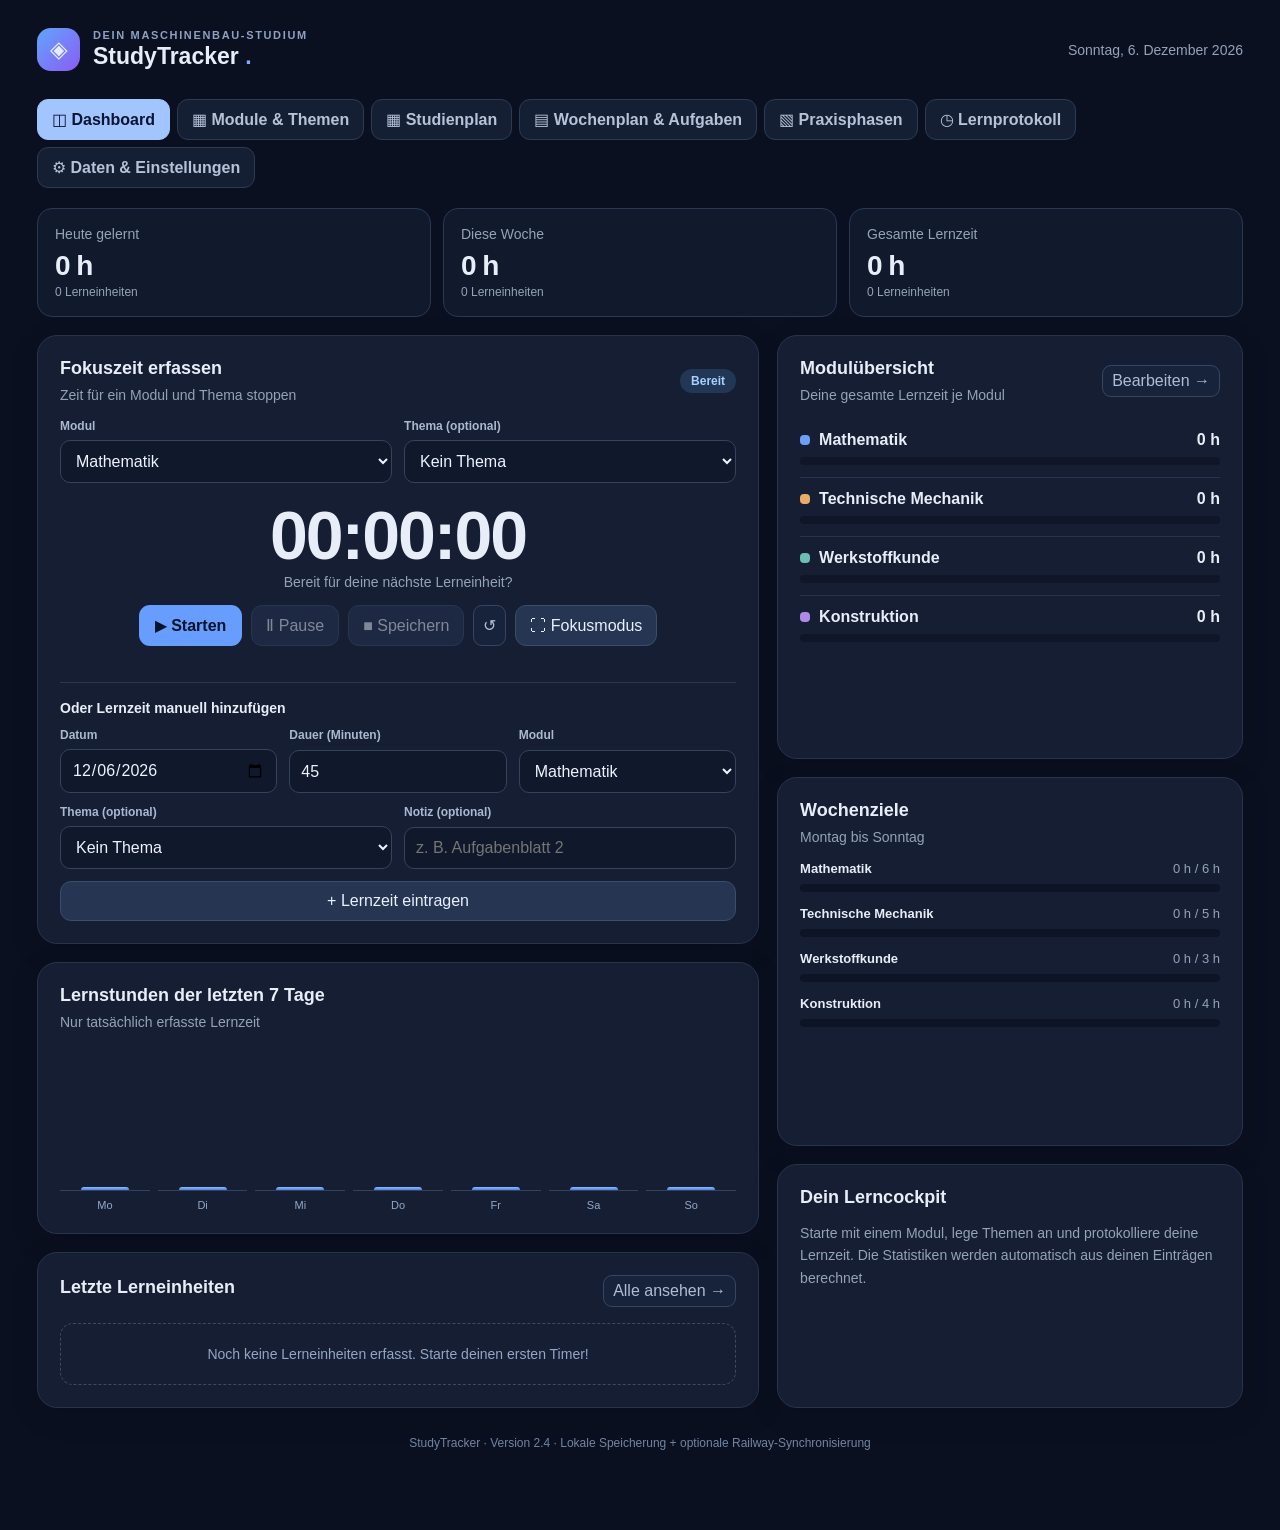
==== commit 90a152e3: "Add files via upload" ====
--- a/editor.html
+++ b/editor.html
@@ -1,5 +1,5 @@
 <!doctype html>
-<html lang="de"><head><meta charset="utf-8"><meta name="viewport" content="width=device-width,initial-scale=1,viewport-fit=cover"><meta name="theme-color" content="#111827"><title>StudyTracker 2.2 — Kalender & Aufgaben</title>
+<html lang="de"><head><meta charset="utf-8"><meta name="viewport" content="width=device-width,initial-scale=1,viewport-fit=cover"><meta name="theme-color" content="#111827"><title>StudyTracker 2.4 — Timer & Praxisphasen</title>
 <style>
 :root{font-family:Inter,ui-sans-serif,-apple-system,BlinkMacSystemFont,"Segoe UI",sans-serif;color:#e8eef8;background:#0b1020;font-synthesis:none}*{box-sizing:border-box}body{margin:0;min-height:100vh}button,input,select,textarea{font:inherit}button{cursor:pointer}button:disabled{opacity:.5;cursor:not-allowed}.shell{max-width:1250px;margin:auto;padding:28px 22px 80px}.top{display:flex;justify-content:space-between;align-items:center;gap:18px;margin-bottom:28px}.brand{display:flex;align-items:center;gap:13px}.logo{width:43px;height:43px;display:grid;place-items:center;border-radius:14px;background:linear-gradient(135deg,#60a5fa,#8b5cf6);font-size:23px}.eyebrow{letter-spacing:.15em;text-transform:uppercase;font-size:11px;color:#8ea1c2;font-weight:700}.brand h1{font-size:23px;margin:2px 0 0}.sub{color:#94a3b8;font-size:14px}.main{display:grid;grid-template-columns:minmax(0,1.55fr) minmax(310px,1fr);gap:18px}.stack{display:grid;gap:18px}.card{background:#151e33;border:1px solid #28344e;border-radius:20px;padding:22px;box-shadow:0 8px 28px #0407142a}.card h2{margin:0 0 8px;font-size:18px}.title-row{display:flex;justify-content:space-between;gap:8px;align-items:center;margin-bottom:16px}.muted{color:#94a3b8}.small{font-size:12px}.grid3{display:grid;grid-template-columns:repeat(3,minmax(0,1fr));gap:12px}.metric{border:1px solid #293955;background:#111a2c;border-radius:15px;padding:17px}.metric .num{font-size:28px;font-weight:800;letter-spacing:-1px;margin:8px 0 3px}.primary{background:#669dff;color:#071328;border:none;border-radius:11px;padding:11px 16px;font-weight:750}.secondary{background:#263552;color:#e9f0ff;border:1px solid #3a4d6a;border-radius:11px;padding:10px 14px}.danger{background:#43283b;color:#ffc5d2;border:1px solid #6c3d53;border-radius:10px;padding:8px 11px}.buttons{display:flex;gap:9px;flex-wrap:wrap}.field{display:grid;gap:7px;min-width:0}.field label{font-size:12px;color:#aab9d0;font-weight:650}.field input,.field select,.field textarea{width:100%;background:#10182b;border:1px solid #35435c;color:#edf3ff;border-radius:10px;padding:11px;outline:none}.field input:focus,.field select:focus,.field textarea:focus{border-color:#70a5ff}.two{display:grid;grid-template-columns:1fr 1fr;gap:12px}.three{display:grid;grid-template-columns:1fr 1fr 1fr;gap:12px}.timer{text-align:center;padding:13px 0 19px}.clock{font-variant-numeric:tabular-nums;font-size:clamp(44px,7vw,68px);font-weight:850;letter-spacing:-2px}.pill{display:inline-flex;align-items:center;border-radius:100px;background:#213755;color:#a9d1ff;padding:5px 11px;font-size:12px;font-weight:700}.timer .buttons{justify-content:center;margin-top:15px}.divider{border-top:1px solid #293852;margin:17px 0}.section-plain{margin-top:14px}.module-row{display:flex;justify-content:space-between;gap:15px;align-items:center;padding:12px 0;border-bottom:1px solid #28344e}.module-row:last-child{border-bottom:0}.module-name{display:flex;align-items:center;gap:9px;font-weight:650}.dot{height:10px;width:10px;border-radius:4px;display:inline-block;flex:none}.bar{height:8px;background:#0e1628;border-radius:8px;overflow:hidden;margin-top:8px}.bar>div{height:100%;border-radius:8px}.entry{border-bottom:1px solid #27344d;padding:13px 0;display:flex;justify-content:space-between;gap:8px;align-items:center}.entry:last-child{border-bottom:0}.entry strong{display:block;font-size:14px}.entry .muted{font-size:12px;margin-top:5px}.entry .right{display:flex;align-items:center;gap:9px;white-space:nowrap}.empty{border:1px dashed #3c4a62;border-radius:13px;padding:22px;text-align:center;color:#95a6c3;font-size:14px}.chart{display:flex;gap:8px;height:165px;align-items:end;margin-top:15px}.chart-item{flex:1;text-align:center;font-size:11px;color:#93a7c7;min-width:0}.chart-bar-container{height:130px;display:flex;align-items:end;justify-content:center;margin-bottom:8px;border-bottom:1px solid #33425e}.chart-bar{max-width:48px;width:75%;background:linear-gradient(#91baff,#4d82dd);border-radius:6px 6px 0 0;min-height:2px}.goal{margin-bottom:14px}.goal-head{display:flex;justify-content:space-between;font-size:13px;gap:8px}.goal-title{font-weight:650}.progress{height:8px;background:#0c1426;border-radius:10px;overflow:hidden;margin-top:8px}.progress div{height:100%;background:#75b9a1;border-radius:10px}.actions{display:flex;gap:6px}.icon-button{border:1px solid #37465f;background:#17233a;color:#aebdd6;border-radius:9px;padding:6px 9px}.nav{display:flex;gap:7px;margin-bottom:20px;flex-wrap:wrap}.tab{color:#b5c3d8;border:1px solid #2b3b55;background:#151f34;padding:10px 14px;border-radius:11px;font-weight:700}.tab.active{color:#0b1630;background:#a3c5ff;border-color:#a3c5ff}.hidden{display:none!important}.list-grid{display:grid;grid-template-columns:1fr 1fr;gap:18px}.topic{border:1px solid #2d3b55;border-radius:12px;padding:12px;margin-top:9px}.topic-top{display:flex;gap:9px;justify-content:space-between;align-items:center}.topic-title{font-size:14px;font-weight:650}.footer{color:#7185a3;text-align:center;font-size:12px;margin-top:28px}.toast{position:fixed;bottom:20px;right:20px;background:#a4e4c8;color:#123426;padding:11px 17px;border-radius:12px;box-shadow:0 12px 25px #0005;z-index:4}.inline-note{background:#1a2d45;color:#bed8fc;border:1px solid #395271;padding:12px;border-radius:12px;font-size:13px;line-height:1.5}.section-label{margin:0 0 12px;font-weight:750;font-size:14px}.file-label{display:inline-flex;align-items:center;justify-content:center}.datefilter{max-width:160px}dialog{border:1px solid #3a4a68;background:#162137;color:#edf3ff;border-radius:16px;max-width:min(500px,94vw);width:100%;padding:24px}dialog::backdrop{background:#050913bc}dialog h3{margin-top:0}@media(max-width:900px){.main,.list-grid{grid-template-columns:1fr}.shell{padding:20px 14px 70px}}@media(max-width:550px){.card{padding:17px}.grid3{grid-template-columns:1fr 1fr}.grid3 .metric:last-child{grid-column:span 2}.two,.three{grid-template-columns:1fr}.top{align-items:flex-start}.top .sub{display:none}.clock{font-size:52px}.metric .num{font-size:25px}}
 .filterbar{display:flex;flex-wrap:wrap;gap:12px;align-items:end;margin:12px 0 18px}.filterbar .field{min-width:160px;flex:1}.stats-table{width:100%;border-collapse:collapse;font-size:13px}.stats-table th{text-align:left;font-size:11px;color:#9cb0ce;font-weight:600;padding:10px 7px;border-bottom:1px solid #34415b}.stats-table td{padding:11px 7px;border-bottom:1px solid #283550}.stats-table td:last-child,.stats-table th:last-child{text-align:right}.topic-indent{padding-left:15px;border-left:2px solid #526a93}.topic-tools{display:flex;gap:6px;align-items:center}.chip{font-size:11px;padding:4px 7px;background:#24344d;color:#b9d5fd;border-radius:7px}.wide{grid-column:1/-1}@media(max-width:550px){.stats-table{font-size:12px}.filterbar{display:grid;grid-template-columns:1fr}}
@@ -32,9 +32,11 @@
   dialog{max-width:calc(100vw - 20px);max-height:88dvh;overflow-y:auto;padding:15px}
 }
 @media(max-width:380px){.grid3{grid-template-columns:1fr}.grid3 .metric:last-child{grid-column:auto}.sem-day{min-height:69px}}
-</style><link rel="manifest" href="./manifest.webmanifest"><meta name="apple-mobile-web-app-capable" content="yes"><meta name="apple-mobile-web-app-title" content="StudyTracker"><style>.detail-grid{display:grid;grid-template-columns:repeat(auto-fit,minmax(160px,1fr));gap:10px;margin:14px 0}.detail-card{background:#111a2c;border:1px solid #2d3b55;border-radius:13px;padding:13px}.detail-card strong{display:block;margin-top:6px;font-size:20px}.detail-section{margin:18px 0}.detail-topic{border:1px solid #2b3c59;padding:11px;border-radius:11px;margin:7px 0}.detail-child{margin-left:22px;border-left:3px solid #456187}.detail-actions{display:flex;flex-wrap:wrap;gap:6px;margin-top:8px}.detail-actions button{font-size:12px;padding:7px 10px}.detail-form{display:grid;grid-template-columns:repeat(auto-fit,minmax(170px,1fr));gap:10px;margin-top:12px}.detail-form .wide{grid-column:1/-1}.detail-link{overflow-wrap:anywhere}.muted-link{color:#a9caff}@media(max-width:550px){.detail-child{margin-left:10px}}</style></head><body><div class="shell"><header class="top"><div class="brand"><div class="logo">◈</div><div><div class="eyebrow">Dein Maschinenbau-Studium</div><h1>StudyTracker <span style="color:#7eaaff">.</span></h1></div></div><div class="sub" id="today"></div></header>
-<nav class="nav"><button class="tab active" data-tab="dashboard">◫ Dashboard</button><button class="tab" data-tab="topics">▦ Module & Themen</button><button class="tab" data-tab="semester">▦ Studienplan</button><button class="tab" data-tab="planner">▤ Wochenplan & Aufgaben</button><button class="tab" data-tab="history">◷ Lernprotokoll</button><button class="tab" data-tab="settings">⚙ Daten & Einstellungen</button></nav>
-<section id="dashboard" class="tab-panel"><div class="stack"><div class="grid3"><div class="metric"><div class="sub">Heute gelernt</div><div class="num" id="todayMetric">0 h</div><div class="small muted" id="todayCount">0 Lerneinheiten</div></div><div class="metric"><div class="sub">Diese Woche</div><div class="num" id="weekMetric">0 h</div><div class="small muted" id="weekCount">0 Lerneinheiten</div></div><div class="metric"><div class="sub">Gesamte Lernzeit</div><div class="num" id="totalMetric">0 h</div><div class="small muted" id="totalCount">0 Einträge</div></div></div><div class="main"><div class="stack"><div class="card"><div class="title-row"><div><h2>Fokuszeit erfassen</h2><div class="sub">Zeit für ein Modul und Thema stoppen</div></div><span class="pill" id="timerStatus">Bereit</span></div><div class="two"><div class="field"><label for="timerModule">Modul</label><select id="timerModule"></select></div><div class="field"><label for="timerTopic">Thema (optional)</label><select id="timerTopic"></select></div></div><div class="timer"><div class="clock" id="clock">00:00:00</div><div class="sub" id="runningInfo">Bereit für deine nächste Lerneinheit?</div><div class="buttons"><button id="startBtn" class="primary">▶ Starten</button><button id="pauseBtn" class="secondary" disabled>Ⅱ Pause</button><button id="finishBtn" class="secondary" disabled>■ Speichern</button><button id="resetBtn" class="icon-button" title="Timer zurücksetzen">↺</button></div></div><div class="divider"></div><div class="section-label">Oder Lernzeit manuell hinzufügen</div><form id="manualForm" class="stack" style="gap:12px"><div class="three"><div class="field"><label>Datum</label><input type="date" id="manualDate" required></div><div class="field"><label>Dauer (Minuten)</label><input type="number" id="manualMinutes" min="1" max="1440" value="45" required></div><div class="field"><label>Modul</label><select id="manualModule"></select></div></div><div class="two"><div class="field"><label>Thema (optional)</label><select id="manualTopic"></select></div><div class="field"><label>Notiz (optional)</label><input id="manualNote" maxlength="160" placeholder="z. B. Aufgabenblatt 2"></div></div><button class="secondary" type="submit">+ Lernzeit eintragen</button></form></div><div class="card"><div class="title-row"><div><h2>Lernstunden der letzten 7 Tage</h2><div class="sub">Nur tatsächlich erfasste Lernzeit</div></div></div><div class="chart" id="weekChart"></div></div><div class="card"><div class="title-row"><h2>Letzte Lerneinheiten</h2><button class="icon-button" data-go="history">Alle ansehen →</button></div><div id="recentEntries"></div></div></div><div class="stack"><div class="card"><div class="title-row"><div><h2>Modulübersicht</h2><div class="sub">Deine gesamte Lernzeit je Modul</div></div><button class="icon-button" data-go="topics">Bearbeiten →</button></div><div id="moduleOverview"></div></div><div class="card"><div class="title-row"><div><h2>Wochenziele</h2><div class="sub">Montag bis Sonntag</div></div></div><div id="goalOverview"></div></div><div class="card"><h2>Dein Lerncockpit</h2><p class="sub" style="line-height:1.6">Starte mit einem Modul, lege Themen an und protokolliere deine Lernzeit. Die Statistiken werden automatisch aus deinen Einträgen berechnet.</p></div></div></div></div></section>
+</style><link rel="manifest" href="./manifest.webmanifest"><meta name="apple-mobile-web-app-capable" content="yes"><meta name="apple-mobile-web-app-title" content="StudyTracker"><style>.detail-grid{display:grid;grid-template-columns:repeat(auto-fit,minmax(160px,1fr));gap:10px;margin:14px 0}.detail-card{background:#111a2c;border:1px solid #2d3b55;border-radius:13px;padding:13px}.detail-card strong{display:block;margin-top:6px;font-size:20px}.detail-section{margin:18px 0}.detail-topic{border:1px solid #2b3c59;padding:11px;border-radius:11px;margin:7px 0}.detail-child{margin-left:22px;border-left:3px solid #456187}.detail-actions{display:flex;flex-wrap:wrap;gap:6px;margin-top:8px}.detail-actions button{font-size:12px;padding:7px 10px}.detail-form{display:grid;grid-template-columns:repeat(auto-fit,minmax(170px,1fr));gap:10px;margin-top:12px}.detail-form .wide{grid-column:1/-1}.detail-link{overflow-wrap:anywhere}.muted-link{color:#a9caff}@media(max-width:550px){.detail-child{margin-left:10px}}</style><style>
+.focus-overlay{position:fixed;inset:0;background:#09101f;z-index:9999;display:flex;align-items:center;justify-content:center;padding:20px;overflow:auto}.focus-body{text-align:center;width:min(900px,100%)}.focus-head{display:flex;align-items:center;justify-content:space-between;gap:15px}.focus-time{font-size:clamp(58px,13vw,140px);font-variant-numeric:tabular-nums;font-weight:850;letter-spacing:-.055em;margin:14vh 0 12px}.focus-body .buttons button{min-height:50px;min-width:125px}.practice-asset{display:flex;align-items:center;flex-wrap:wrap;justify-content:space-between;gap:8px;padding:10px;border-bottom:1px solid #33425e}.practice-files{max-height:270px;overflow:auto;overscroll-behavior:contain}.phase-card{min-width:0}.phase-card textarea{min-height:78px}.phase-card a{word-break:break-all}.phase-card summary{cursor:pointer;font-weight:700;padding:4px}.practice-file-input{max-width:100%}@media(max-width:600px){.focus-time{margin:16vh 0 15px;font-size:clamp(48px,16vw,86px)}.focus-body .buttons{flex-direction:column}.focus-body .buttons button{width:100%}.practice-asset{align-items:flex-start}}
+</style></head><body><div class="shell"><header class="top"><div class="brand"><div class="logo">◈</div><div><div class="eyebrow">Dein Maschinenbau-Studium</div><h1>StudyTracker <span style="color:#7eaaff">.</span></h1></div></div><div class="sub" id="today"></div></header>
+<nav class="nav"><button class="tab active" data-tab="dashboard">◫ Dashboard</button><button class="tab" data-tab="topics">▦ Module & Themen</button><button class="tab" data-tab="semester">▦ Studienplan</button><button class="tab" data-tab="planner">▤ Wochenplan & Aufgaben</button><button class="tab" data-tab="practice">▧ Praxisphasen</button><button class="tab" data-tab="history">◷ Lernprotokoll</button><button class="tab" data-tab="settings">⚙ Daten & Einstellungen</button></nav>
+<section id="dashboard" class="tab-panel"><div class="stack"><div class="grid3"><div class="metric"><div class="sub">Heute gelernt</div><div class="num" id="todayMetric">0 h</div><div class="small muted" id="todayCount">0 Lerneinheiten</div></div><div class="metric"><div class="sub">Diese Woche</div><div class="num" id="weekMetric">0 h</div><div class="small muted" id="weekCount">0 Lerneinheiten</div></div><div class="metric"><div class="sub">Gesamte Lernzeit</div><div class="num" id="totalMetric">0 h</div><div class="small muted" id="totalCount">0 Einträge</div></div></div><div class="main"><div class="stack"><div class="card"><div class="title-row"><div><h2>Fokuszeit erfassen</h2><div class="sub">Zeit für ein Modul und Thema stoppen</div></div><span class="pill" id="timerStatus">Bereit</span></div><div class="two"><div class="field"><label for="timerModule">Modul</label><select id="timerModule"></select></div><div class="field"><label for="timerTopic">Thema (optional)</label><select id="timerTopic"></select></div></div><div class="timer"><div class="clock" id="clock">00:00:00</div><div class="sub" id="runningInfo">Bereit für deine nächste Lerneinheit?</div><div class="buttons"><button id="startBtn" class="primary">▶ Starten</button><button id="pauseBtn" class="secondary" disabled>Ⅱ Pause</button><button id="finishBtn" class="secondary" disabled>■ Speichern</button><button id="resetBtn" class="icon-button" title="Timer zurücksetzen">↺</button><button id="focusOpen" class="secondary" type="button">⛶ Fokusmodus</button></div></div><div class="divider"></div><div class="section-label">Oder Lernzeit manuell hinzufügen</div><form id="manualForm" class="stack" style="gap:12px"><div class="three"><div class="field"><label>Datum</label><input type="date" id="manualDate" required></div><div class="field"><label>Dauer (Minuten)</label><input type="number" id="manualMinutes" min="1" max="1440" value="45" required></div><div class="field"><label>Modul</label><select id="manualModule"></select></div></div><div class="two"><div class="field"><label>Thema (optional)</label><select id="manualTopic"></select></div><div class="field"><label>Notiz (optional)</label><input id="manualNote" maxlength="160" placeholder="z. B. Aufgabenblatt 2"></div></div><button class="secondary" type="submit">+ Lernzeit eintragen</button></form></div><div class="card"><div class="title-row"><div><h2>Lernstunden der letzten 7 Tage</h2><div class="sub">Nur tatsächlich erfasste Lernzeit</div></div></div><div class="chart" id="weekChart"></div></div><div class="card"><div class="title-row"><h2>Letzte Lerneinheiten</h2><button class="icon-button" data-go="history">Alle ansehen →</button></div><div id="recentEntries"></div></div></div><div class="stack"><div class="card"><div class="title-row"><div><h2>Modulübersicht</h2><div class="sub">Deine gesamte Lernzeit je Modul</div></div><button class="icon-button" data-go="topics">Bearbeiten →</button></div><div id="moduleOverview"></div></div><div class="card"><div class="title-row"><div><h2>Wochenziele</h2><div class="sub">Montag bis Sonntag</div></div></div><div id="goalOverview"></div></div><div class="card"><h2>Dein Lerncockpit</h2><p class="sub" style="line-height:1.6">Starte mit einem Modul, lege Themen an und protokolliere deine Lernzeit. Die Statistiken werden automatisch aus deinen Einträgen berechnet.</p></div></div></div></div></section>
 <section id="topics" class="tab-panel hidden"><div class="card" style="margin-bottom:18px"><div class="title-row"><div><h2>Modul-Cockpit</h2><p class="sub">Wähle ein Modul, bearbeite seine Angaben und verwalte darunter die zugehörigen Themen und Unterthemen.</p></div></div><div class="field"><label>Modul auswählen</label><select id="detailModule"></select></div><div id="moduleDetail" style="margin-top:16px"></div></div><div class="list-grid"><div class="stack"><div class="card"><h2>Neues Modul hinzufügen</h2><p class="sub">Zum Beispiel Mathematik I oder Technische Mechanik.</p><form id="moduleForm" class="stack"><div class="field"><label>Modulname</label><input id="newModule" maxlength="60" placeholder="Modulname" required></div><div class="two"><div class="field"><label>Wochenziel (Stunden)</label><input id="newGoal" type="number" min="0" max="168" step="0.5" value="4" required></div><div class="field"><label>Farbe</label><input id="newColor" type="color" value="#679cfa" style="height:43px;padding:4px"></div></div><button class="primary">+ Modul anlegen</button></form></div><div class="card"><h2>Deine Module</h2><div id="moduleList" class="scroll-section" tabindex="0" aria-label="Deine Module, scrollbarer Bereich"></div></div></div><div class="stack"><div class="card"><h2>Thema hinzufügen</h2><form id="topicForm" class="stack"><div class="field"><label>Modul</label><select id="topicModule"></select></div><div class="field"><label>Übergeordnetes Thema (optional)</label><select id="parentTopic"><option value="">Hauptthema</option></select></div><div class="field"><label>Thema / Unterthema</label><input id="newTopic" maxlength="100" placeholder="z. B. Integralrechnung" required></div><div class="field"><label>Aktueller Kenntnisstand</label><select id="topicMastery"><option value="0">Noch nicht begonnen</option><option value="1">Unsicher</option><option value="2">In Bearbeitung</option><option value="3">Gut verstanden</option><option value="4">Sicher beherrscht</option></select></div><button class="secondary">+ Thema anlegen</button></form></div><div class="card"><div class="title-row"><h2>Themen & Wissensstand</h2><span class="small muted" id="topicCount"></span></div><div id="topicList" class="scroll-section" tabindex="0" aria-label="Themen und Wissensstand, scrollbarer Bereich"></div></div></div></div><div class="card" style="margin-top:18px"><div class="title-row"><div><h2>Lernzeit nach Thema</h2><div class="sub">Auswertung deiner dokumentierten Lerneinheiten</div></div></div><div class="filterbar"><div class="field"><label>Modul</label><select id="statsModule"></select></div><div class="field"><label>Zeitraum</label><select id="statsPeriod"><option value="all">Gesamte Zeit</option><option value="week">Diese Woche</option><option value="month">Dieser Monat</option></select></div></div><div id="topicStats" class="scroll-section" tabindex="0" aria-label="Themenstatistik, scrollbarer Bereich"></div></div></section>
 <section id="semester" class="tab-panel hidden"><div class="stack"><div class="card"><h2>Studienplan · Wintersemester 2026/27</h2><p class="sub">Quelle: Modulhandbuch Version 8 und Stundenplan Wetzlar, Gruppe 5 (Stand 13.10.2026). Termine sind geplante Veranstaltungen, keine bestätigte Anwesenheit. Praxispräsentationen ausgeschlossen.</p><div class="buttons"><button id="semImport" class="primary">Studienmodule & Termine übernehmen</button><button id="semIcs">Kalender als ICS exportieren</button></div><p class="sub" id="semStatus">Der Import ist optional und wiederholbar. Vorher ein JSON-Backup erstellen.</p></div><div class="card"><h2>Soll-Ist-Workload</h2><p class="sub">Ist = selbst dokumentierte Lernzeit. Geplante Präsenzzeit wird getrennt dargestellt und nicht automatisch als besucht gezählt. Soll-Selbststudium stammt aus dem Modulhandbuch (25 h je ECTS).</p><div style="overflow:auto"><table class="sem-table"><thead><tr><th>Modul</th><th>ECTS</th><th>Soll gesamt</th><th>Soll Präsenz</th><th>Soll selbst</th><th>Ist gelernt</th><th>Offen selbst</th></tr></thead><tbody id="semWork"></tbody></table></div></div><div class="card"><div class="title-row"><h2>Kalender</h2><div class="sem-toolbar"><button id="semPrev">←</button><strong id="semMonth"></strong><button id="semNext">→</button></div></div><p class="sub">Klicke auf einen Tag, um Vorlesungen und deine Lernzeiten zu sehen.</p><div class="sem-calendar" id="semCalendar"></div><h3 id="semDayTitle"></h3><div id="semDayDetail"></div></div></div></section>
 <section id="planner" class="tab-panel hidden"><div class="stack">
@@ -43,8 +45,9 @@
 <div class="card"><div class="title-row"><h2>Aufgaben & Prüfungsvorbereitung</h2><span class="pill" id="taskCount">0 offen</span></div><div class="field"><label>Ansicht</label><select id="taskFilter"><option value="open">Offene Aufgaben</option><option value="all">Alle Einträge</option><option value="exam">Nur Prüfungen</option><option value="study">Nur Lernblöcke</option><option value="done">Erledigte Aufgaben</option></select></div><div id="taskList" class="scroll-section" tabindex="0" aria-label="Aufgabenliste, scrollbarer Bereich"></div></div></div>
 <div class="card"><h2>Semesteranalyse</h2><p class="sub">Zeitanteiliges Soll ist eine Orientierung, keine Bewertung deiner Lernleistung. Kalender-Vorlesungen sind geplant und werden nicht automatisch als besucht gezählt.</p><div id="planStats"></div></div>
 <div class="card"><h2>Offline & Datensicherung</h2><p class="sub" id="planOnlineStatus"></p><p class="sub">Einträge bleiben lokal erhalten. Die Synchronisierung erfolgt bei bestehender Verbindung und Anmeldung. Bei Änderungen auf mehreren Geräten kann ein Konflikt entstehen; exportiere deshalb regelmäßig JSON-Backups. Eine vollständige Offline-Installation (PWA) folgt als eigenes Update.</p></div>
-</div></section><section id="history" class="tab-panel hidden"><div class="card"><div class="title-row"><div><h2>Lernprotokoll</h2><div class="sub">Deine dokumentierten Lernzeiten</div></div><div class="field"><label>Nach Modul filtern</label><select id="historyModule" class="datefilter"></select></div></div><div class="filterbar"><div class="field"><label>Nach Thema filtern</label><select id="historyTopic"></select></div><div class="field"><label>Zeitraum</label><select id="historyPeriod"><option value="all">Gesamte Zeit</option><option value="week">Diese Woche</option><option value="month">Dieser Monat</option></select></div></div><div id="historyEntries"></div></div></section>
-<section id="settings" class="tab-panel hidden"><div class="card" style="margin-bottom:18px"><h2>☁ Railway-Cloud-Synchronisierung</h2><p class="sub" style="line-height:1.65">Deine eigene API: <code>studytracker-api-production-7134.up.railway.app</code>. Sichere deine Lernzeiten vor der ersten Synchronisierung per JSON-Export. Bitte verwende dieselbe E-Mail wie die OWNER_EMAIL-Einstellung in Railway. Du kannst dich mit deinem Konto anmelden oder es einmalig registrieren.</p><div class="filterbar"><div class="field"><label>E-Mail-Adresse</label><input id="cloudEmail" type="email" autocomplete="username" placeholder="E-Mail-Adresse"></div><div class="field"><label>Passwort (mind. 12 Zeichen)</label><input id="cloudPassword" type="password" minlength="12" autocomplete="current-password" placeholder="Passwort"></div></div><div class="buttons"><button id="cloudLogin" class="primary">Anmelden</button><button id="cloudRegister" class="secondary">Erstmalig registrieren</button><button id="cloudLogout" class="secondary hidden">Abmelden</button></div><p class="sub small" id="cloudStatus" role="status" style="margin-top:14px">Nicht angemeldet – Daten werden nur lokal gespeichert.</p><div id="cloudActions" class="hidden"><div class="divider"></div><p class="sub" style="line-height:1.65"><strong>Erste Synchronisierung:</strong> Wähle nur eine Richtung. <strong>Hochladen</strong> ersetzt den Stand auf Railway durch die lokalen Daten; <strong>Herunterladen</strong> ersetzt die lokalen Daten durch den Railway-Stand. Danach werden Änderungen automatisch synchronisiert. Bei Konflikten wird gestoppt, nicht überschrieben.</p><div class="buttons"><button id="cloudUpload" class="primary">↑ Lokale Daten in die Cloud</button><button id="cloudDownload" class="secondary">↓ Cloud-Daten auf dieses Gerät</button><button id="cloudSyncNow" class="secondary">↻ Jetzt synchronisieren</button></div></div></div><div class="list-grid"><div class="card"><h2>Deine Daten sichern</h2><p class="sub" style="line-height:1.7">Exportiere alle Module, Themen und Lerneinheiten als JSON. Über „Importieren“ kannst du sie später auf diesem oder einem anderen Gerät wiederherstellen.</p><div class="buttons"><button id="exportBtn" class="primary">↓ JSON exportieren</button><label class="secondary file-label" for="importFile">↑ JSON importieren</label><input type="file" id="importFile" accept=".json,application/json" class="hidden"></div><div class="divider"></div><p class="sub small">Ein Import ersetzt deine aktuell gespeicherten Daten. Eine Sicherheitsabfrage schützt vor versehentlichem Überschreiben.</p></div><div class="card"><h2>Datenschutz & Speicher</h2><p class="sub" style="line-height:1.7">Deine Daten bleiben auch lokal im Browser gespeichert. Nach Anmeldung und einmaliger Auswahl einer Synchronisierungsrichtung werden Änderungen zusätzlich an Railway übertragen. Ohne aktive Verbindung bleiben Änderungen zunächst lokal. Sichere deine Daten regelmäßig per JSON-Export.</p><button id="clearBtn" class="danger">Alle lokalen Daten löschen</button></div></div></section><div class="footer">StudyTracker · Version 2.1 · Lokale Speicherung + optionale Railway-Synchronisierung</div></div>
+</div></section><section id="practice" class="tab-panel hidden"><div class="stack"><div class="card"><div class="title-row"><div><h2>Praxisphasen</h2><div class="sub">Praxisprojekte, Berichte, Protokolle und Präsentationen organisieren</div></div></div><form id="phaseForm" class="stack"><div class="two"><div class="field"><label>Name der Praxisphase</label><input id="phaseName" required maxlength="120" placeholder="z. B. Praxisphase 1 – Fertigung"></div><div class="field"><label>Zeitraum (optional)</label><input id="phasePeriod" maxlength="80" placeholder="z. B. März – April 2027"></div></div><div class="field"><label>Beschreibung (optional)</label><textarea id="phaseDesc" rows="2" maxlength="1500"></textarea></div><button type="submit" class="primary">+ Praxisphase anlegen</button></form></div><div id="phaseList" class="stack"></div><div class="card"><h2>Excel-Berichtsheft</h2><p class="sub">Trage einen privaten Excel-Online- oder OneDrive-Link ein. Der Link wird mit deinem Railway-Konto synchronisiert, aber nicht auf dem öffentlichen Dashboard angezeigt. Ob eine Vorschau eingebettet werden kann, hängt von der Freigabe und den Sicherheitseinstellungen des Anbieters ab.</p><form id="reportForm" class="stack"><div class="field"><label>Link zu deinem Berichtsheft (https://)</label><input id="reportLink" type="url" placeholder="https://..."></div><div class="buttons"><button class="primary" type="submit">Link speichern</button><a id="reportOpen" class="secondary hidden" target="_blank" rel="noopener noreferrer">Berichtsheft öffnen ↗</a><button id="reportPreview" type="button" class="secondary">Vorschau ein-/ausblenden</button></div></form><div id="reportFrameHolder" class="hidden" style="margin-top:16px"><p class="sub small">Die Vorschau lädt Inhalte von einem externen Anbieter. Ein Login kann notwendig sein; einige Anbieter blockieren das Einbetten.</p><iframe id="reportFrame" title="Excel Berichtsheft Vorschau" referrerpolicy="no-referrer" sandbox="allow-scripts allow-same-origin allow-forms allow-popups" style="width:100%;min-height:450px;border:1px solid #35435c;border-radius:14px;background:white"></iframe></div><div class="divider"></div><p class="sub small">Alternative: Eine lokale Excel-Datei kannst du unten bei einer Praxisphase als Anhang ablegen. Solche Anhänge bleiben ausschließlich auf diesem Gerät und sind nicht Bestandteil des JSON-Backups oder der Cloud-Synchronisierung.</p></div></div></section><section id="history" class="tab-panel hidden"><div class="card"><div class="title-row"><div><h2>Lernprotokoll</h2><div class="sub">Deine dokumentierten Lernzeiten</div></div><div class="field"><label>Nach Modul filtern</label><select id="historyModule" class="datefilter"></select></div></div><div class="filterbar"><div class="field"><label>Nach Thema filtern</label><select id="historyTopic"></select></div><div class="field"><label>Zeitraum</label><select id="historyPeriod"><option value="all">Gesamte Zeit</option><option value="week">Diese Woche</option><option value="month">Dieser Monat</option></select></div></div><div id="historyEntries"></div></div></section>
+<section id="settings" class="tab-panel hidden"><div class="card" style="margin-bottom:18px"><h2>☁ Railway-Cloud-Synchronisierung</h2><p class="sub" style="line-height:1.65">Deine eigene API: <code>studytracker-api-production-7134.up.railway.app</code>. Sichere deine Lernzeiten vor der ersten Synchronisierung per JSON-Export. Bitte verwende dieselbe E-Mail wie die OWNER_EMAIL-Einstellung in Railway. Du kannst dich mit deinem Konto anmelden oder es einmalig registrieren.</p><div class="filterbar"><div class="field"><label>E-Mail-Adresse</label><input id="cloudEmail" type="email" autocomplete="username" placeholder="E-Mail-Adresse"></div><div class="field"><label>Passwort (mind. 12 Zeichen)</label><input id="cloudPassword" type="password" minlength="12" autocomplete="current-password" placeholder="Passwort"></div></div><div class="buttons"><button id="cloudLogin" class="primary">Anmelden</button><button id="cloudRegister" class="secondary">Erstmalig registrieren</button><button id="cloudLogout" class="secondary hidden">Abmelden</button></div><p class="sub small" id="cloudStatus" role="status" style="margin-top:14px">Nicht angemeldet – Daten werden nur lokal gespeichert.</p><div id="cloudActions" class="hidden"><div class="divider"></div><p class="sub" style="line-height:1.65"><strong>Erste Synchronisierung:</strong> Wähle nur eine Richtung. <strong>Hochladen</strong> ersetzt den Stand auf Railway durch die lokalen Daten; <strong>Herunterladen</strong> ersetzt die lokalen Daten durch den Railway-Stand. Danach werden Änderungen automatisch synchronisiert. Bei Konflikten wird gestoppt, nicht überschrieben.</p><div class="buttons"><button id="cloudUpload" class="primary">↑ Lokale Daten in die Cloud</button><button id="cloudDownload" class="secondary">↓ Cloud-Daten auf dieses Gerät</button><button id="cloudSyncNow" class="secondary">↻ Jetzt synchronisieren</button></div></div></div><div class="list-grid"><div class="card"><h2>Deine Daten sichern</h2><p class="sub" style="line-height:1.7">Exportiere alle Module, Themen und Lerneinheiten als JSON. Über „Importieren“ kannst du sie später auf diesem oder einem anderen Gerät wiederherstellen.</p><div class="buttons"><button id="exportBtn" class="primary">↓ JSON exportieren</button><label class="secondary file-label" for="importFile">↑ JSON importieren</label><input type="file" id="importFile" accept=".json,application/json" class="hidden"></div><div class="divider"></div><p class="sub small">Ein Import ersetzt deine aktuell gespeicherten Daten. Eine Sicherheitsabfrage schützt vor versehentlichem Überschreiben.</p></div><div class="card"><h2>Datenschutz & Speicher</h2><p class="sub" style="line-height:1.7">Deine Daten bleiben auch lokal im Browser gespeichert. Nach Anmeldung und einmaliger Auswahl einer Synchronisierungsrichtung werden Änderungen zusätzlich an Railway übertragen. Ohne aktive Verbindung bleiben Änderungen zunächst lokal. Sichere deine Daten regelmäßig per JSON-Export.</p><button id="clearBtn" class="danger">Alle lokalen Daten löschen</button></div></div></section><div class="footer">StudyTracker · Version 2.4 · Lokale Speicherung + optionale Railway-Synchronisierung</div></div>
+<div id="focusOverlay" class="focus-overlay hidden" role="dialog" aria-modal="true" aria-label="Lerntimer Fokusmodus"><div class="focus-body"><div class="focus-head"><span class="pill">StudyTracker · Fokus</span><button id="focusClose" class="secondary">✕ Schließen</button></div><div class="focus-time" id="focusClock">00:00:00</div><p id="focusState" class="sub">Bereit</p><p id="focusSubject" class="sub"></p><div class="buttons" style="justify-content:center"><button id="focusStart" class="primary">▶ Starten</button><button id="focusPause" class="secondary">Ⅱ Pause</button><button id="focusFinish" class="secondary">■ Speichern</button></div></div></div>
 <script>
 'use strict';
 const KEY='studytracker_v1';
@@ -297,4 +300,34 @@
 plannerRender();
 
 $('manualDate').value=today();render();tick();
+
+// Version 2.4: Praxisphasen are metadata in the owner-only synced dataset.
+function praxisStore(){if(!db.study||typeof db.study!=='object')db.study={};if(!Array.isArray(db.study.practicePhases))db.study.practicePhases=[];return db.study}
+function safeLink(v){try{const u=new URL(v);return u.protocol==='https:'?u.href:''}catch{return ''}}
+function drawPraxis(){const st=praxisStore(),list=$('phaseList');if(!list)return;$('reportLink').value=st.reportBookUrl||'';const link=safeLink(st.reportBookUrl);$('reportOpen').classList.toggle('hidden',!link);if(link)$('reportOpen').href=link;
+ list.innerHTML=st.practicePhases.length?st.practicePhases.map(ph=>`<div class="card phase-card" data-phase="${esc(ph.id)}"><div class="title-row"><div><h2>${esc(ph.name)}</h2><div class="sub">${esc(ph.period||'Kein Zeitraum')}</div></div><button class="danger" data-phase-remove="${esc(ph.id)}">Löschen</button></div><details><summary>Praxisphase bearbeiten</summary><div class="stack" style="padding-top:12px"><div class="field"><label>Titel</label><input data-phase-name="${esc(ph.id)}" maxlength="120" value="${esc(ph.name)}"></div><div class="field"><label>Zeitraum</label><input data-phase-period="${esc(ph.id)}" maxlength="80" value="${esc(ph.period||'')}"></div><div class="field"><label>Beschreibung</label><textarea data-phase-desc="${esc(ph.id)}" maxlength="1500">${esc(ph.description||'')}</textarea></div><button class="secondary" data-phase-save="${esc(ph.id)}">Änderungen speichern</button></div></details><div class="divider"></div><h3>Protokolle, Berichte und Präsentationen</h3><div class="field"><label>Dokumenttitel</label><input id="assetTitle_${esc(ph.id)}" maxlength="120" placeholder="z. B. Wochenprotokoll 1"></div><div class="two"><div class="field"><label>Art</label><select id="assetType_${esc(ph.id)}"><option>Protokoll</option><option>Bericht</option><option>Präsentation</option><option>Berichtsheft</option><option>Sonstiges</option></select></div><div class="field"><label>Privater Link (optional)</label><input id="assetLink_${esc(ph.id)}" type="url" placeholder="https://..."></div></div><div class="field"><label>Datei auf diesem Gerät ablegen (optional)</label><input class="practice-file-input" type="file" id="assetFile_${esc(ph.id)}" accept=".pdf,.xlsx,.xls,.docx,.pptx,.txt,.csv,.png,.jpg,.jpeg"></div><div class="buttons" style="margin-top:9px"><button class="secondary" data-asset-add="${esc(ph.id)}">+ Dokument hinzufügen</button></div><p class="sub small">Dateianhänge bleiben lokal auf diesem Gerät. Nur Titel, Art und Links werden synchronisiert.</p><div class="practice-files">${(ph.assets||[]).map(a=>`<div class="practice-asset"><div><strong>${esc(a.title)}</strong><div class="sub small">${esc(a.type)} ${a.localFile?'· lokale Datei auf Ursprungsgerät':''}</div></div><div class="buttons">${safeLink(a.url)?`<a class="secondary" href="${esc(safeLink(a.url))}" target="_blank" rel="noopener noreferrer">Link ↗</a>`:''}${a.localFile?`<button class="secondary" data-asset-download="${esc(a.id)}">Datei</button>`:''}<button class="danger" data-asset-remove="${esc(a.id)}">×</button></div></div>`).join('')||'<p class="sub">Noch keine Dokumente angelegt.</p>'}</div></div>`).join(''):'<div class="empty">Noch keine Praxisphase. Lege oben deine erste an.</div>'}
+$('phaseForm').addEventListener('submit',e=>{e.preventDefault();const name=$('phaseName').value.trim();if(!name)return;praxisStore().practicePhases.push({id:uid(),name:name.slice(0,120),period:$('phasePeriod').value.trim().slice(0,80),description:$('phaseDesc').value.trim().slice(0,1500),assets:[]});e.target.reset();persist();drawPraxis()});
+$('reportForm').addEventListener('submit',e=>{e.preventDefault();const raw=$('reportLink').value.trim(),url=raw?safeLink(raw):'';if(raw&&!url)return alert('Bitte einen gültigen HTTPS-Link eingeben.');praxisStore().reportBookUrl=url;persist();drawPraxis();notify('Berichtsheft-Link gespeichert')});
+$('reportPreview').addEventListener('click',()=>{const url=safeLink(praxisStore().reportBookUrl);if(!url)return alert('Bitte zuerst einen gültigen Link speichern.');const holder=$('reportFrameHolder');const show=holder.classList.contains('hidden');holder.classList.toggle('hidden',!show);$('reportFrame').src=show?url:'about:blank'});
+// IndexedDB: local-only attachments. Never serialized into sync or JSON backups.
+let fileDB;
+function getFileDB(){if(fileDB)return fileDB;fileDB=new Promise((resolve,reject)=>{const r=indexedDB.open('StudyTrackerPraxisFiles',1);r.onupgradeneeded=()=>r.result.createObjectStore('files');r.onsuccess=()=>resolve(r.result);r.onerror=()=>reject(r.error)});return fileDB}
+async function filePut(id,file){const d=await getFileDB();return new Promise((res,rej)=>{const tx=d.transaction('files','readwrite');tx.objectStore('files').put(file,id);tx.oncomplete=res;tx.onerror=()=>rej(tx.error)})}
+async function fileGet(id){const d=await getFileDB();return new Promise((res,rej)=>{const r=d.transaction('files').objectStore('files').get(id);r.onsuccess=()=>res(r.result);r.onerror=()=>rej(r.error)})}
+async function fileDel(id){const d=await getFileDB();return new Promise((res,rej)=>{const tx=d.transaction('files','readwrite');tx.objectStore('files').delete(id);tx.oncomplete=res;tx.onerror=()=>rej(tx.error)})}
+$('phaseList').addEventListener('click',async e=>{const b=e.target.closest('button');if(!b)return;const p=praxisStore();const phaseId=b.dataset.phaseSave||b.dataset.phaseRemove||b.dataset.assetAdd;const phase=p.practicePhases.find(x=>x.id===phaseId);if(b.dataset.phaseSave&&phase){phase.name=document.querySelector(`[data-phase-name="${CSS.escape(phaseId)}"]`).value.trim()||phase.name;phase.period=document.querySelector(`[data-phase-period="${CSS.escape(phaseId)}"]`).value.trim();phase.description=document.querySelector(`[data-phase-desc="${CSS.escape(phaseId)}"]`).value.trim();persist();drawPraxis();return}if(b.dataset.phaseRemove&&phase){if(!confirm('Praxisphase und alle Dokumentverweise löschen? Lokale Anhänge werden ebenfalls entfernt.'))return;for(const a of phase.assets||[])if(a.localFile)await fileDel(a.id).catch(()=>{});p.practicePhases=p.practicePhases.filter(x=>x.id!==phaseId);persist();drawPraxis();return}if(b.dataset.assetAdd&&phase){const name=$('assetTitle_'+phaseId).value.trim(),urlText=$('assetLink_'+phaseId).value.trim(),url=urlText?safeLink(urlText):'';const file=$('assetFile_'+phaseId).files[0];if(!name)return alert('Bitte einen Dokumenttitel eingeben.');if(urlText&&!url)return alert('Nur HTTPS-Links sind erlaubt.');if(file&&file.size>20*1024*1024)return alert('Maximal 20 MB je Datei für lokale Anhänge.');if(!file&&!url)return alert('Bitte einen Link oder eine Datei auswählen.');const id=uid();if(file){try{await filePut(id,file)}catch(err){return alert('Datei konnte lokal nicht gespeichert werden: '+err.message)}}if(!Array.isArray(phase.assets))phase.assets=[];phase.assets.push({id,title:name.slice(0,120),type:$('assetType_'+phaseId).value,url,localFile:!!file,fileName:file?.name||''});persist();drawPraxis();return}
+const aId=b.dataset.assetRemove||b.dataset.assetDownload;if(!aId)return;const ph=p.practicePhases.find(x=>(x.assets||[]).some(a=>a.id===aId));const a=ph?.assets.find(x=>x.id===aId);if(!a)return;if(b.dataset.assetRemove){if(!confirm('Dokument entfernen?'))return;if(a.localFile)await fileDel(a.id).catch(()=>{});ph.assets=ph.assets.filter(x=>x.id!==aId);persist();drawPraxis()}else{const blob=await fileGet(a.id).catch(()=>null);if(!blob)return alert('Die Datei liegt nur auf dem Gerät, auf dem sie hochgeladen wurde.');const url=URL.createObjectURL(blob),link=document.createElement('a');link.href=url;link.download=a.fileName||'Datei';link.click();setTimeout(()=>URL.revokeObjectURL(url),3000)}});
+// Render praxis when tab is shown, and refresh after remote sync through existing render().
+const originalRender=render;render=function(){originalRender();drawPraxis()};
+const originalShowTab=showTab;showTab=function(id){originalShowTab(id);if(id==='practice')drawPraxis()};
+// Full-screen focus overlay. Wall-clock based timing remains accurate if tabs are throttled.
+function refreshFocus(){const ms=Math.max(0,timerElapsed()),sec=Math.floor(ms/1000),val=[Math.floor(sec/3600),Math.floor(sec%3600/60),sec%60].map(x=>String(x).padStart(2,'0')).join(':')+'.'+Math.floor(ms%1000/100);$('focusClock').textContent=val;$('focusState').textContent=$('timerStatus').textContent;$('focusSubject').textContent=getM(timer.moduleId||$('timerModule').value)?.name||'Kein Modul gewählt';$('focusStart').disabled=$('startBtn').disabled;$('focusPause').disabled=$('pauseBtn').disabled;$('focusFinish').disabled=$('finishBtn').disabled}
+$('focusOpen').addEventListener('click',()=>{$('focusOverlay').classList.remove('hidden');document.body.style.overflow='hidden';refreshFocus();if($('focusOverlay').requestFullscreen&&document.fullscreenEnabled)$('focusOverlay').requestFullscreen().catch(()=>{})});
+$('focusClose').addEventListener('click',()=>{$('focusOverlay').classList.add('hidden');document.body.style.overflow='';if(document.fullscreenElement)document.exitFullscreen().catch(()=>{})});
+for(const [f,b] of [['focusStart','startBtn'],['focusPause','pauseBtn'],['focusFinish','finishBtn']])$(f).addEventListener('click',()=>{$(b).click();refreshFocus()});
+function focusAnimation(){if(!$('focusOverlay').classList.contains('hidden'))refreshFocus();requestAnimationFrame(focusAnimation)}requestAnimationFrame(focusAnimation);
+document.addEventListener('keydown',e=>{if(e.key==='Escape'&&!$('focusOverlay').classList.contains('hidden'))$('focusClose').click()});
+// Always redraw once after initialization, including previous cloud changes.
+drawPraxis();
+
 </script></body></html>
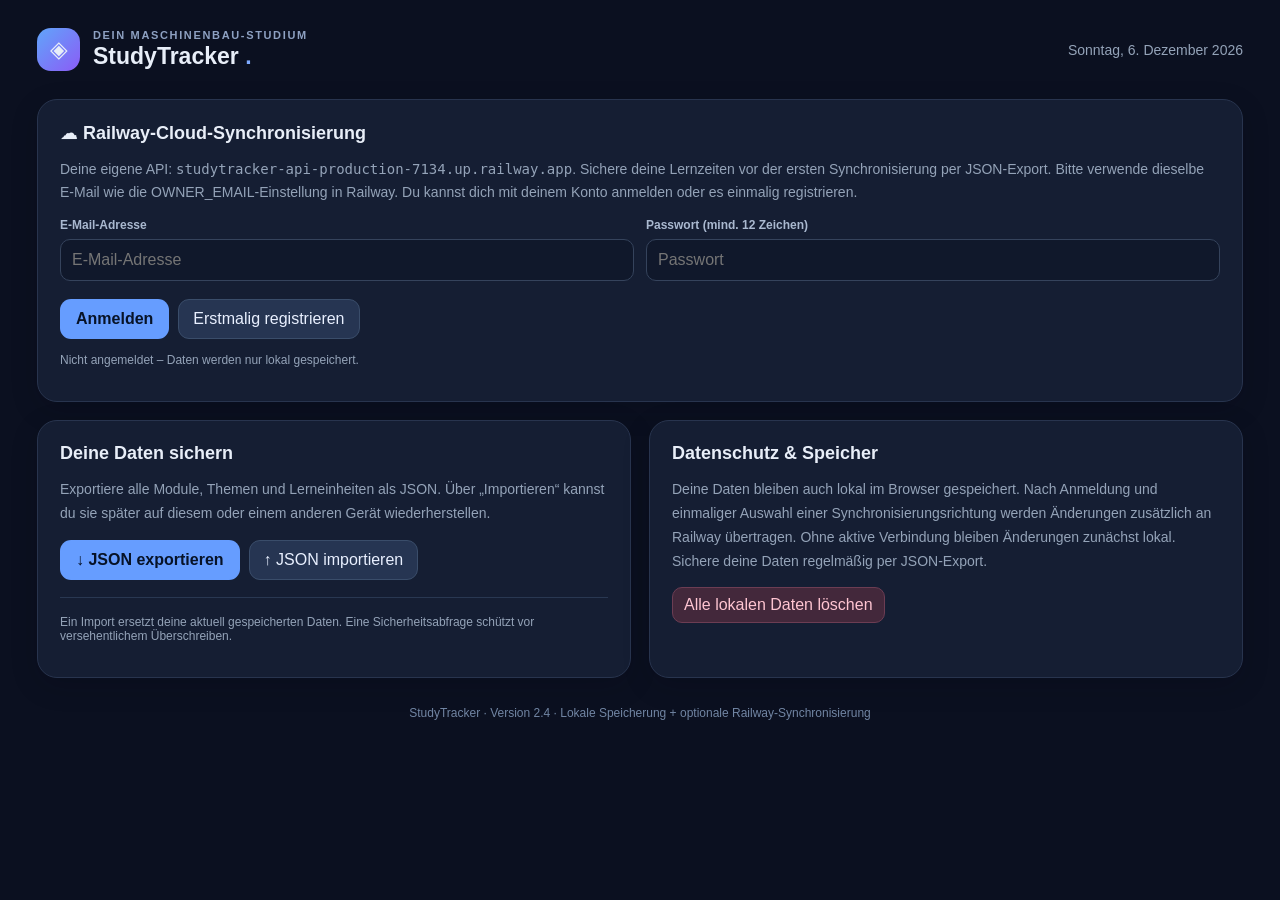
==== commit 324f4e8a: "Security: hide public editor entry and require verified owner session for editor UI" ====
--- a/editor.html
+++ b/editor.html
@@ -32,10 +32,10 @@
   dialog{max-width:calc(100vw - 20px);max-height:88dvh;overflow-y:auto;padding:15px}
 }
 @media(max-width:380px){.grid3{grid-template-columns:1fr}.grid3 .metric:last-child{grid-column:auto}.sem-day{min-height:69px}}
-</style><link rel="manifest" href="./manifest.webmanifest"><meta name="apple-mobile-web-app-capable" content="yes"><meta name="apple-mobile-web-app-title" content="StudyTracker"><style>.detail-grid{display:grid;grid-template-columns:repeat(auto-fit,minmax(160px,1fr));gap:10px;margin:14px 0}.detail-card{background:#111a2c;border:1px solid #2d3b55;border-radius:13px;padding:13px}.detail-card strong{display:block;margin-top:6px;font-size:20px}.detail-section{margin:18px 0}.detail-topic{border:1px solid #2b3c59;padding:11px;border-radius:11px;margin:7px 0}.detail-child{margin-left:22px;border-left:3px solid #456187}.detail-actions{display:flex;flex-wrap:wrap;gap:6px;margin-top:8px}.detail-actions button{font-size:12px;padding:7px 10px}.detail-form{display:grid;grid-template-columns:repeat(auto-fit,minmax(170px,1fr));gap:10px;margin-top:12px}.detail-form .wide{grid-column:1/-1}.detail-link{overflow-wrap:anywhere}.muted-link{color:#a9caff}@media(max-width:550px){.detail-child{margin-left:10px}}</style><style>
+body.st-auth-locked .nav{display:none!important}body.st-auth-locked .tab-panel:not(#settings){display:none!important}body.st-auth-locked #settings{display:block!important}body.st-auth-locked #settings>.card:not(:first-child){display:none!important}body.st-auth-locked #cloudActions{display:none!important}</style><link rel="manifest" href="./manifest.webmanifest"><meta name="apple-mobile-web-app-capable" content="yes"><meta name="apple-mobile-web-app-title" content="StudyTracker"><style>.detail-grid{display:grid;grid-template-columns:repeat(auto-fit,minmax(160px,1fr));gap:10px;margin:14px 0}.detail-card{background:#111a2c;border:1px solid #2d3b55;border-radius:13px;padding:13px}.detail-card strong{display:block;margin-top:6px;font-size:20px}.detail-section{margin:18px 0}.detail-topic{border:1px solid #2b3c59;padding:11px;border-radius:11px;margin:7px 0}.detail-child{margin-left:22px;border-left:3px solid #456187}.detail-actions{display:flex;flex-wrap:wrap;gap:6px;margin-top:8px}.detail-actions button{font-size:12px;padding:7px 10px}.detail-form{display:grid;grid-template-columns:repeat(auto-fit,minmax(170px,1fr));gap:10px;margin-top:12px}.detail-form .wide{grid-column:1/-1}.detail-link{overflow-wrap:anywhere}.muted-link{color:#a9caff}@media(max-width:550px){.detail-child{margin-left:10px}}</style><style>
 .focus-overlay{position:fixed;inset:0;background:#09101f;z-index:9999;display:flex;align-items:center;justify-content:center;padding:20px;overflow:auto}.focus-body{text-align:center;width:min(900px,100%)}.focus-head{display:flex;align-items:center;justify-content:space-between;gap:15px}.focus-time{font-size:clamp(58px,13vw,140px);font-variant-numeric:tabular-nums;font-weight:850;letter-spacing:-.055em;margin:14vh 0 12px}.focus-body .buttons button{min-height:50px;min-width:125px}.practice-asset{display:flex;align-items:center;flex-wrap:wrap;justify-content:space-between;gap:8px;padding:10px;border-bottom:1px solid #33425e}.practice-files{max-height:270px;overflow:auto;overscroll-behavior:contain}.phase-card{min-width:0}.phase-card textarea{min-height:78px}.phase-card a{word-break:break-all}.phase-card summary{cursor:pointer;font-weight:700;padding:4px}.practice-file-input{max-width:100%}@media(max-width:600px){.focus-time{margin:16vh 0 15px;font-size:clamp(48px,16vw,86px)}.focus-body .buttons{flex-direction:column}.focus-body .buttons button{width:100%}.practice-asset{align-items:flex-start}}
-</style></head><body><div class="shell"><header class="top"><div class="brand"><div class="logo">◈</div><div><div class="eyebrow">Dein Maschinenbau-Studium</div><h1>StudyTracker <span style="color:#7eaaff">.</span></h1></div></div><div class="sub" id="today"></div></header>
-<nav class="nav"><button class="tab active" data-tab="dashboard">◫ Dashboard</button><button class="tab" data-tab="topics">▦ Module & Themen</button><button class="tab" data-tab="semester">▦ Studienplan</button><button class="tab" data-tab="planner">▤ Wochenplan & Aufgaben</button><button class="tab" data-tab="practice">▧ Praxisphasen</button><button class="tab" data-tab="history">◷ Lernprotokoll</button><button class="tab" data-tab="settings">⚙ Daten & Einstellungen</button></nav>
+</style></head><body class="st-auth-locked"><div class="shell"><header class="top"><div class="brand"><div class="logo">◈</div><div><div class="eyebrow">Dein Maschinenbau-Studium</div><h1>StudyTracker <span style="color:#7eaaff">.</span></h1></div></div><div class="sub" id="today"></div></header>
+<nav class="nav"><button class="tab" data-tab="dashboard">◫ Dashboard</button><button class="tab" data-tab="topics">▦ Module & Themen</button><button class="tab" data-tab="semester">▦ Studienplan</button><button class="tab" data-tab="planner">▤ Wochenplan & Aufgaben</button><button class="tab" data-tab="practice">▧ Praxisphasen</button><button class="tab" data-tab="history">◷ Lernprotokoll</button><button class="tab active" data-tab="settings">⚙ Daten & Einstellungen</button></nav>
 <section id="dashboard" class="tab-panel"><div class="stack"><div class="grid3"><div class="metric"><div class="sub">Heute gelernt</div><div class="num" id="todayMetric">0 h</div><div class="small muted" id="todayCount">0 Lerneinheiten</div></div><div class="metric"><div class="sub">Diese Woche</div><div class="num" id="weekMetric">0 h</div><div class="small muted" id="weekCount">0 Lerneinheiten</div></div><div class="metric"><div class="sub">Gesamte Lernzeit</div><div class="num" id="totalMetric">0 h</div><div class="small muted" id="totalCount">0 Einträge</div></div></div><div class="main"><div class="stack"><div class="card"><div class="title-row"><div><h2>Fokuszeit erfassen</h2><div class="sub">Zeit für ein Modul und Thema stoppen</div></div><span class="pill" id="timerStatus">Bereit</span></div><div class="two"><div class="field"><label for="timerModule">Modul</label><select id="timerModule"></select></div><div class="field"><label for="timerTopic">Thema (optional)</label><select id="timerTopic"></select></div></div><div class="timer"><div class="clock" id="clock">00:00:00</div><div class="sub" id="runningInfo">Bereit für deine nächste Lerneinheit?</div><div class="buttons"><button id="startBtn" class="primary">▶ Starten</button><button id="pauseBtn" class="secondary" disabled>Ⅱ Pause</button><button id="finishBtn" class="secondary" disabled>■ Speichern</button><button id="resetBtn" class="icon-button" title="Timer zurücksetzen">↺</button><button id="focusOpen" class="secondary" type="button">⛶ Fokusmodus</button></div></div><div class="divider"></div><div class="section-label">Oder Lernzeit manuell hinzufügen</div><form id="manualForm" class="stack" style="gap:12px"><div class="three"><div class="field"><label>Datum</label><input type="date" id="manualDate" required></div><div class="field"><label>Dauer (Minuten)</label><input type="number" id="manualMinutes" min="1" max="1440" value="45" required></div><div class="field"><label>Modul</label><select id="manualModule"></select></div></div><div class="two"><div class="field"><label>Thema (optional)</label><select id="manualTopic"></select></div><div class="field"><label>Notiz (optional)</label><input id="manualNote" maxlength="160" placeholder="z. B. Aufgabenblatt 2"></div></div><button class="secondary" type="submit">+ Lernzeit eintragen</button></form></div><div class="card"><div class="title-row"><div><h2>Lernstunden der letzten 7 Tage</h2><div class="sub">Nur tatsächlich erfasste Lernzeit</div></div></div><div class="chart" id="weekChart"></div></div><div class="card"><div class="title-row"><h2>Letzte Lerneinheiten</h2><button class="icon-button" data-go="history">Alle ansehen →</button></div><div id="recentEntries"></div></div></div><div class="stack"><div class="card"><div class="title-row"><div><h2>Modulübersicht</h2><div class="sub">Deine gesamte Lernzeit je Modul</div></div><button class="icon-button" data-go="topics">Bearbeiten →</button></div><div id="moduleOverview"></div></div><div class="card"><div class="title-row"><div><h2>Wochenziele</h2><div class="sub">Montag bis Sonntag</div></div></div><div id="goalOverview"></div></div><div class="card"><h2>Dein Lerncockpit</h2><p class="sub" style="line-height:1.6">Starte mit einem Modul, lege Themen an und protokolliere deine Lernzeit. Die Statistiken werden automatisch aus deinen Einträgen berechnet.</p></div></div></div></div></section>
 <section id="topics" class="tab-panel hidden"><div class="card" style="margin-bottom:18px"><div class="title-row"><div><h2>Modul-Cockpit</h2><p class="sub">Wähle ein Modul, bearbeite seine Angaben und verwalte darunter die zugehörigen Themen und Unterthemen.</p></div></div><div class="field"><label>Modul auswählen</label><select id="detailModule"></select></div><div id="moduleDetail" style="margin-top:16px"></div></div><div class="list-grid"><div class="stack"><div class="card"><h2>Neues Modul hinzufügen</h2><p class="sub">Zum Beispiel Mathematik I oder Technische Mechanik.</p><form id="moduleForm" class="stack"><div class="field"><label>Modulname</label><input id="newModule" maxlength="60" placeholder="Modulname" required></div><div class="two"><div class="field"><label>Wochenziel (Stunden)</label><input id="newGoal" type="number" min="0" max="168" step="0.5" value="4" required></div><div class="field"><label>Farbe</label><input id="newColor" type="color" value="#679cfa" style="height:43px;padding:4px"></div></div><button class="primary">+ Modul anlegen</button></form></div><div class="card"><h2>Deine Module</h2><div id="moduleList" class="scroll-section" tabindex="0" aria-label="Deine Module, scrollbarer Bereich"></div></div></div><div class="stack"><div class="card"><h2>Thema hinzufügen</h2><form id="topicForm" class="stack"><div class="field"><label>Modul</label><select id="topicModule"></select></div><div class="field"><label>Übergeordnetes Thema (optional)</label><select id="parentTopic"><option value="">Hauptthema</option></select></div><div class="field"><label>Thema / Unterthema</label><input id="newTopic" maxlength="100" placeholder="z. B. Integralrechnung" required></div><div class="field"><label>Aktueller Kenntnisstand</label><select id="topicMastery"><option value="0">Noch nicht begonnen</option><option value="1">Unsicher</option><option value="2">In Bearbeitung</option><option value="3">Gut verstanden</option><option value="4">Sicher beherrscht</option></select></div><button class="secondary">+ Thema anlegen</button></form></div><div class="card"><div class="title-row"><h2>Themen & Wissensstand</h2><span class="small muted" id="topicCount"></span></div><div id="topicList" class="scroll-section" tabindex="0" aria-label="Themen und Wissensstand, scrollbarer Bereich"></div></div></div></div><div class="card" style="margin-top:18px"><div class="title-row"><div><h2>Lernzeit nach Thema</h2><div class="sub">Auswertung deiner dokumentierten Lerneinheiten</div></div></div><div class="filterbar"><div class="field"><label>Modul</label><select id="statsModule"></select></div><div class="field"><label>Zeitraum</label><select id="statsPeriod"><option value="all">Gesamte Zeit</option><option value="week">Diese Woche</option><option value="month">Dieser Monat</option></select></div></div><div id="topicStats" class="scroll-section" tabindex="0" aria-label="Themenstatistik, scrollbarer Bereich"></div></div></section>
 <section id="semester" class="tab-panel hidden"><div class="stack"><div class="card"><h2>Studienplan · Wintersemester 2026/27</h2><p class="sub">Quelle: Modulhandbuch Version 8 und Stundenplan Wetzlar, Gruppe 5 (Stand 13.10.2026). Termine sind geplante Veranstaltungen, keine bestätigte Anwesenheit. Praxispräsentationen ausgeschlossen.</p><div class="buttons"><button id="semImport" class="primary">Studienmodule & Termine übernehmen</button><button id="semIcs">Kalender als ICS exportieren</button></div><p class="sub" id="semStatus">Der Import ist optional und wiederholbar. Vorher ein JSON-Backup erstellen.</p></div><div class="card"><h2>Soll-Ist-Workload</h2><p class="sub">Ist = selbst dokumentierte Lernzeit. Geplante Präsenzzeit wird getrennt dargestellt und nicht automatisch als besucht gezählt. Soll-Selbststudium stammt aus dem Modulhandbuch (25 h je ECTS).</p><div style="overflow:auto"><table class="sem-table"><thead><tr><th>Modul</th><th>ECTS</th><th>Soll gesamt</th><th>Soll Präsenz</th><th>Soll selbst</th><th>Ist gelernt</th><th>Offen selbst</th></tr></thead><tbody id="semWork"></tbody></table></div></div><div class="card"><div class="title-row"><h2>Kalender</h2><div class="sem-toolbar"><button id="semPrev">←</button><strong id="semMonth"></strong><button id="semNext">→</button></div></div><p class="sub">Klicke auf einen Tag, um Vorlesungen und deine Lernzeiten zu sehen.</p><div class="sem-calendar" id="semCalendar"></div><h3 id="semDayTitle"></h3><div id="semDayDetail"></div></div></div></section>
@@ -46,7 +46,7 @@
 <div class="card"><h2>Semesteranalyse</h2><p class="sub">Zeitanteiliges Soll ist eine Orientierung, keine Bewertung deiner Lernleistung. Kalender-Vorlesungen sind geplant und werden nicht automatisch als besucht gezählt.</p><div id="planStats"></div></div>
 <div class="card"><h2>Offline & Datensicherung</h2><p class="sub" id="planOnlineStatus"></p><p class="sub">Einträge bleiben lokal erhalten. Die Synchronisierung erfolgt bei bestehender Verbindung und Anmeldung. Bei Änderungen auf mehreren Geräten kann ein Konflikt entstehen; exportiere deshalb regelmäßig JSON-Backups. Eine vollständige Offline-Installation (PWA) folgt als eigenes Update.</p></div>
 </div></section><section id="practice" class="tab-panel hidden"><div class="stack"><div class="card"><div class="title-row"><div><h2>Praxisphasen</h2><div class="sub">Praxisprojekte, Berichte, Protokolle und Präsentationen organisieren</div></div></div><form id="phaseForm" class="stack"><div class="two"><div class="field"><label>Name der Praxisphase</label><input id="phaseName" required maxlength="120" placeholder="z. B. Praxisphase 1 – Fertigung"></div><div class="field"><label>Zeitraum (optional)</label><input id="phasePeriod" maxlength="80" placeholder="z. B. März – April 2027"></div></div><div class="field"><label>Beschreibung (optional)</label><textarea id="phaseDesc" rows="2" maxlength="1500"></textarea></div><button type="submit" class="primary">+ Praxisphase anlegen</button></form></div><div id="phaseList" class="stack"></div><div class="card"><h2>Excel-Berichtsheft</h2><p class="sub">Trage einen privaten Excel-Online- oder OneDrive-Link ein. Der Link wird mit deinem Railway-Konto synchronisiert, aber nicht auf dem öffentlichen Dashboard angezeigt. Ob eine Vorschau eingebettet werden kann, hängt von der Freigabe und den Sicherheitseinstellungen des Anbieters ab.</p><form id="reportForm" class="stack"><div class="field"><label>Link zu deinem Berichtsheft (https://)</label><input id="reportLink" type="url" placeholder="https://..."></div><div class="buttons"><button class="primary" type="submit">Link speichern</button><a id="reportOpen" class="secondary hidden" target="_blank" rel="noopener noreferrer">Berichtsheft öffnen ↗</a><button id="reportPreview" type="button" class="secondary">Vorschau ein-/ausblenden</button></div></form><div id="reportFrameHolder" class="hidden" style="margin-top:16px"><p class="sub small">Die Vorschau lädt Inhalte von einem externen Anbieter. Ein Login kann notwendig sein; einige Anbieter blockieren das Einbetten.</p><iframe id="reportFrame" title="Excel Berichtsheft Vorschau" referrerpolicy="no-referrer" sandbox="allow-scripts allow-same-origin allow-forms allow-popups" style="width:100%;min-height:450px;border:1px solid #35435c;border-radius:14px;background:white"></iframe></div><div class="divider"></div><p class="sub small">Alternative: Eine lokale Excel-Datei kannst du unten bei einer Praxisphase als Anhang ablegen. Solche Anhänge bleiben ausschließlich auf diesem Gerät und sind nicht Bestandteil des JSON-Backups oder der Cloud-Synchronisierung.</p></div></div></section><section id="history" class="tab-panel hidden"><div class="card"><div class="title-row"><div><h2>Lernprotokoll</h2><div class="sub">Deine dokumentierten Lernzeiten</div></div><div class="field"><label>Nach Modul filtern</label><select id="historyModule" class="datefilter"></select></div></div><div class="filterbar"><div class="field"><label>Nach Thema filtern</label><select id="historyTopic"></select></div><div class="field"><label>Zeitraum</label><select id="historyPeriod"><option value="all">Gesamte Zeit</option><option value="week">Diese Woche</option><option value="month">Dieser Monat</option></select></div></div><div id="historyEntries"></div></div></section>
-<section id="settings" class="tab-panel hidden"><div class="card" style="margin-bottom:18px"><h2>☁ Railway-Cloud-Synchronisierung</h2><p class="sub" style="line-height:1.65">Deine eigene API: <code>studytracker-api-production-7134.up.railway.app</code>. Sichere deine Lernzeiten vor der ersten Synchronisierung per JSON-Export. Bitte verwende dieselbe E-Mail wie die OWNER_EMAIL-Einstellung in Railway. Du kannst dich mit deinem Konto anmelden oder es einmalig registrieren.</p><div class="filterbar"><div class="field"><label>E-Mail-Adresse</label><input id="cloudEmail" type="email" autocomplete="username" placeholder="E-Mail-Adresse"></div><div class="field"><label>Passwort (mind. 12 Zeichen)</label><input id="cloudPassword" type="password" minlength="12" autocomplete="current-password" placeholder="Passwort"></div></div><div class="buttons"><button id="cloudLogin" class="primary">Anmelden</button><button id="cloudRegister" class="secondary">Erstmalig registrieren</button><button id="cloudLogout" class="secondary hidden">Abmelden</button></div><p class="sub small" id="cloudStatus" role="status" style="margin-top:14px">Nicht angemeldet – Daten werden nur lokal gespeichert.</p><div id="cloudActions" class="hidden"><div class="divider"></div><p class="sub" style="line-height:1.65"><strong>Erste Synchronisierung:</strong> Wähle nur eine Richtung. <strong>Hochladen</strong> ersetzt den Stand auf Railway durch die lokalen Daten; <strong>Herunterladen</strong> ersetzt die lokalen Daten durch den Railway-Stand. Danach werden Änderungen automatisch synchronisiert. Bei Konflikten wird gestoppt, nicht überschrieben.</p><div class="buttons"><button id="cloudUpload" class="primary">↑ Lokale Daten in die Cloud</button><button id="cloudDownload" class="secondary">↓ Cloud-Daten auf dieses Gerät</button><button id="cloudSyncNow" class="secondary">↻ Jetzt synchronisieren</button></div></div></div><div class="list-grid"><div class="card"><h2>Deine Daten sichern</h2><p class="sub" style="line-height:1.7">Exportiere alle Module, Themen und Lerneinheiten als JSON. Über „Importieren“ kannst du sie später auf diesem oder einem anderen Gerät wiederherstellen.</p><div class="buttons"><button id="exportBtn" class="primary">↓ JSON exportieren</button><label class="secondary file-label" for="importFile">↑ JSON importieren</label><input type="file" id="importFile" accept=".json,application/json" class="hidden"></div><div class="divider"></div><p class="sub small">Ein Import ersetzt deine aktuell gespeicherten Daten. Eine Sicherheitsabfrage schützt vor versehentlichem Überschreiben.</p></div><div class="card"><h2>Datenschutz & Speicher</h2><p class="sub" style="line-height:1.7">Deine Daten bleiben auch lokal im Browser gespeichert. Nach Anmeldung und einmaliger Auswahl einer Synchronisierungsrichtung werden Änderungen zusätzlich an Railway übertragen. Ohne aktive Verbindung bleiben Änderungen zunächst lokal. Sichere deine Daten regelmäßig per JSON-Export.</p><button id="clearBtn" class="danger">Alle lokalen Daten löschen</button></div></div></section><div class="footer">StudyTracker · Version 2.4 · Lokale Speicherung + optionale Railway-Synchronisierung</div></div>
+<section id="settings" class="tab-panel"><div class="card" style="margin-bottom:18px"><h2>☁ Railway-Cloud-Synchronisierung</h2><p class="sub" style="line-height:1.65">Deine eigene API: <code>studytracker-api-production-7134.up.railway.app</code>. Sichere deine Lernzeiten vor der ersten Synchronisierung per JSON-Export. Bitte verwende dieselbe E-Mail wie die OWNER_EMAIL-Einstellung in Railway. Du kannst dich mit deinem Konto anmelden oder es einmalig registrieren.</p><div class="filterbar"><div class="field"><label>E-Mail-Adresse</label><input id="cloudEmail" type="email" autocomplete="username" placeholder="E-Mail-Adresse"></div><div class="field"><label>Passwort (mind. 12 Zeichen)</label><input id="cloudPassword" type="password" minlength="12" autocomplete="current-password" placeholder="Passwort"></div></div><div class="buttons"><button id="cloudLogin" class="primary">Anmelden</button><button id="cloudRegister" class="secondary">Erstmalig registrieren</button><button id="cloudLogout" class="secondary hidden">Abmelden</button></div><p class="sub small" id="cloudStatus" role="status" style="margin-top:14px">Nicht angemeldet – Daten werden nur lokal gespeichert.</p><div id="cloudActions" class="hidden"><div class="divider"></div><p class="sub" style="line-height:1.65"><strong>Erste Synchronisierung:</strong> Wähle nur eine Richtung. <strong>Hochladen</strong> ersetzt den Stand auf Railway durch die lokalen Daten; <strong>Herunterladen</strong> ersetzt die lokalen Daten durch den Railway-Stand. Danach werden Änderungen automatisch synchronisiert. Bei Konflikten wird gestoppt, nicht überschrieben.</p><div class="buttons"><button id="cloudUpload" class="primary">↑ Lokale Daten in die Cloud</button><button id="cloudDownload" class="secondary">↓ Cloud-Daten auf dieses Gerät</button><button id="cloudSyncNow" class="secondary">↻ Jetzt synchronisieren</button></div></div></div><div class="list-grid"><div class="card"><h2>Deine Daten sichern</h2><p class="sub" style="line-height:1.7">Exportiere alle Module, Themen und Lerneinheiten als JSON. Über „Importieren“ kannst du sie später auf diesem oder einem anderen Gerät wiederherstellen.</p><div class="buttons"><button id="exportBtn" class="primary">↓ JSON exportieren</button><label class="secondary file-label" for="importFile">↑ JSON importieren</label><input type="file" id="importFile" accept=".json,application/json" class="hidden"></div><div class="divider"></div><p class="sub small">Ein Import ersetzt deine aktuell gespeicherten Daten. Eine Sicherheitsabfrage schützt vor versehentlichem Überschreiben.</p></div><div class="card"><h2>Datenschutz & Speicher</h2><p class="sub" style="line-height:1.7">Deine Daten bleiben auch lokal im Browser gespeichert. Nach Anmeldung und einmaliger Auswahl einer Synchronisierungsrichtung werden Änderungen zusätzlich an Railway übertragen. Ohne aktive Verbindung bleiben Änderungen zunächst lokal. Sichere deine Daten regelmäßig per JSON-Export.</p><button id="clearBtn" class="danger">Alle lokalen Daten löschen</button></div></div></section><div class="footer">StudyTracker · Version 2.4 · Lokale Speicherung + optionale Railway-Synchronisierung</div></div>
 <div id="focusOverlay" class="focus-overlay hidden" role="dialog" aria-modal="true" aria-label="Lerntimer Fokusmodus"><div class="focus-body"><div class="focus-head"><span class="pill">StudyTracker · Fokus</span><button id="focusClose" class="secondary">✕ Schließen</button></div><div class="focus-time" id="focusClock">00:00:00</div><p id="focusState" class="sub">Bereit</p><p id="focusSubject" class="sub"></p><div class="buttons" style="justify-content:center"><button id="focusStart" class="primary">▶ Starten</button><button id="focusPause" class="secondary">Ⅱ Pause</button><button id="focusFinish" class="secondary">■ Speichern</button></div></div></div>
 <script>
 'use strict';
@@ -78,7 +78,7 @@
 
 function render(){for(const id of ['timerModule','manualModule','topicModule'])selectOptions(id);selectOptions('historyModule',[['','Alle Module']]);selectOptions('statsModule',[['','Alle Module']]);parentOptions();historyTopicOptions();topicOptions('timerModule','timerTopic');topicOptions('manualModule','manualTopic');drawOverview();drawTopics();drawModuleDetail();drawHistory();drawTopicStats();drawSemester();if(!db.modules.length&&timer.running)pauseTimer();$('startBtn').disabled=!db.modules.length||timer.running;}
 for(const [a,b] of [['timerModule','timerTopic'],['manualModule','manualTopic']])$(a).addEventListener('change',()=>topicOptions(a,b));$('historyModule').addEventListener('change',()=>{historyTopicOptions();drawHistory()});$('historyTopic').addEventListener('change',drawHistory);$('historyPeriod').addEventListener('change',drawHistory);$('statsModule').addEventListener('change',drawTopicStats);$('statsPeriod').addEventListener('change',drawTopicStats);$('topicModule').addEventListener('change',parentOptions);
-document.querySelectorAll('.tab').forEach(btn=>btn.addEventListener('click',()=>showTab(btn.dataset.tab)));document.addEventListener('click',e=>{const go=e.target.closest('[data-go]');if(go)showTab(go.dataset.go)});function showTab(id){document.querySelectorAll('.tab').forEach(t=>t.classList.toggle('active',t.dataset.tab===id));document.querySelectorAll('.tab-panel').forEach(p=>p.classList.toggle('hidden',p.id!==id))}
+document.querySelectorAll('.tab').forEach(btn=>btn.addEventListener('click',()=>showTab(btn.dataset.tab)));document.addEventListener('click',e=>{const go=e.target.closest('[data-go]');if(go)showTab(go.dataset.go)});let editorAuthorized=false;function accessGate(allowed){editorAuthorized=!!allowed;document.body.classList.toggle("st-auth-locked",!allowed);if(!allowed){showTab("settings")}else{showTab("dashboard")}} function showTab(id){if(!editorAuthorized&&id!=="settings")return;document.querySelectorAll('.tab').forEach(t=>t.classList.toggle('active',t.dataset.tab===id));document.querySelectorAll('.tab-panel').forEach(p=>p.classList.toggle('hidden',p.id!==id))}
 $('moduleForm').addEventListener('submit',e=>{e.preventDefault();const name=$('newModule').value.trim();if(!name)return;db.modules.push({id:uid(),name,color:$('newColor').value,goal:Number($('newGoal').value)});e.target.reset();persist();notify('Modul angelegt')});$('topicForm').addEventListener('submit',e=>{e.preventDefault();if(!$('topicModule').value)return alert('Lege zuerst ein Modul an.');const name=$('newTopic').value.trim();if(!name)return;db.topics.push({id:uid(),moduleId:$('topicModule').value,name,parentId:$('parentTopic').value||'',mastery:Number($('topicMastery').value)});$('newTopic').value='';persist();notify('Thema angelegt')});
 $('manualForm').addEventListener('submit',e=>{e.preventDefault();const minutes=Number($('manualMinutes').value),date=$('manualDate').value,moduleId=$('manualModule').value;if(!(minutes>0&&minutes<=1440)||!date||!getM(moduleId))return alert('Bitte trage ein gültiges Datum, Modul und eine Dauer ein.');db.entries.push({id:uid(),date,moduleId,topicId:$('manualTopic').value,note:$('manualNote').value.trim(),minutes,createdAt:new Date().toISOString()});$('manualNote').value='';persist();notify('Lernzeit gespeichert')});
 document.addEventListener('change',e=>{const id=e.target.dataset.mastery;if(id){const t=getT(id);if(t){t.mastery=Number(e.target.value);persist()}}});document.addEventListener('click',e=>{const b=e.target.closest('button');if(!b)return;let id=b.dataset.deleteEntry;if(id){if(confirm('Diese Lerneinheit wirklich löschen?')){db.entries=db.entries.filter(x=>x.id!==id);persist()}return}id=b.dataset.editTopic;if(id){const t=getT(id);if(t){const name=prompt('Thema umbenennen:',t.name);if(name&&name.trim()){t.name=name.trim().slice(0,100);persist();notify('Thema aktualisiert')}}return}id=b.dataset.deleteTopic;if(id){if(confirm('Thema löschen? Vorhandene Lernzeiten bleiben erhalten, aber ohne Themenbezug.')){db.topics=db.topics.filter(t=>t.id!==id);db.topics.forEach(t=>{if(t.parentId===id)t.parentId=''});db.entries.forEach(e=>{if(e.topicId===id)e.topicId='' });persist()}return}id=b.dataset.deleteModule;if(id){if(confirm('Modul UND ALLE dazugehörigen Themen und Lernzeiten endgültig löschen?')){db.modules=db.modules.filter(m=>m.id!==id);db.topics=db.topics.filter(t=>t.moduleId!==id);db.entries=db.entries.filter(e=>e.moduleId!==id);if(timer.moduleId===id)resetTimer();persist()}return}id=b.dataset.editModule;if(id){const m=getM(id);const val=prompt('Wochenziel in Stunden für '+m.name+':',String(m.goal));if(val!==null&&val.trim()!==''&&Number(val)>=0&&Number(val)<=168){m.goal=Number(val);persist()}}});
@@ -149,7 +149,7 @@
  const result=await cloudRequest(register?'/auth/register':'/auth/login','POST',{email,password});
  cloudToken=result.token;sessionStorage.setItem('studytracker_cloud_token',cloudToken);$('cloudPassword').value='';
  cloudActive=false;cloudRevision=null;cloudBaseline=null;
- const remote=await cloudRequest('/sync');cloudRevision=remote.revision;
+ const remote=await cloudRequest('/sync');cloudRevision=remote.revision;accessGate(true);
  cloudStatus('Angemeldet. Cloud Revision '+remote.revision+'. Bitte wähle Hochladen oder Herunterladen; noch keine automatische Synchronisierung.');
  }catch(e){cloudToken='';sessionStorage.removeItem('studytracker_cloud_token');cloudStatus('Anmeldung fehlgeschlagen: '+e.message)}
  finally{cloudBusy=false;cloudView()}
@@ -198,13 +198,13 @@
 }
 $('cloudLogin').addEventListener('click',()=>cloudAuth(false));
 $('cloudRegister').addEventListener('click',()=>cloudAuth(true));
-$('cloudLogout').addEventListener('click',()=>{clearTimeout(cloudTimer);cloudActive=false;cloudToken='';cloudRevision=null;cloudBaseline=null;sessionStorage.removeItem('studytracker_cloud_token');cloudStatus('Abgemeldet. Lokale Daten bleiben vorhanden.');cloudView()});
+$('cloudLogout').addEventListener('click',()=>{clearTimeout(cloudTimer);cloudActive=false;cloudToken='';cloudRevision=null;cloudBaseline=null;sessionStorage.removeItem('studytracker_cloud_token');accessGate(false);cloudStatus('Abgemeldet. Lokale Daten bleiben vorhanden.');cloudView()});
 $('cloudUpload').addEventListener('click',cloudManualUpload);
 $('cloudDownload').addEventListener('click',cloudPull);
 $('cloudSyncNow').addEventListener('click',async()=>{if(!cloudActive)return;try{const r=await cloudRequest('/sync');if(r.revision!==cloudRevision){cloudActive=false;cloudStatus('Konflikt: andere Version in der Cloud. Bitte JSON sichern und Daten bewusst abgleichen.');cloudView();return}await cloudPush(false)}catch(e){cloudStatus('Abruf fehlgeschlagen: '+e.message)}});
 window.addEventListener('online',()=>{if(cloudActive)cloudChanged()});
 // A token remains only during this tab session. Explicit direction choice required after reload.
-if(cloudToken){cloudRequest('/sync').then(r=>{cloudRevision=r.revision;cloudStatus('Angemeldet – bitte Hochladen oder Herunterladen wählen. Cloud Revision '+r.revision)}).catch(e=>{cloudStatus('Cloud nicht erreichbar: '+e.message)})}
+if(cloudToken){cloudRequest('/sync').then(r=>{accessGate(true);cloudRevision=r.revision;cloudStatus('Angemeldet – bitte Hochladen oder Herunterladen wählen. Cloud Revision '+r.revision)}).catch(e=>{cloudStatus('Cloud nicht erreichbar: '+e.message);accessGate(false)})}
 cloudView();
 if('serviceWorker' in navigator && location.protocol==='https:')navigator.serviceWorker.register('./sw.js').catch(()=>{});
 
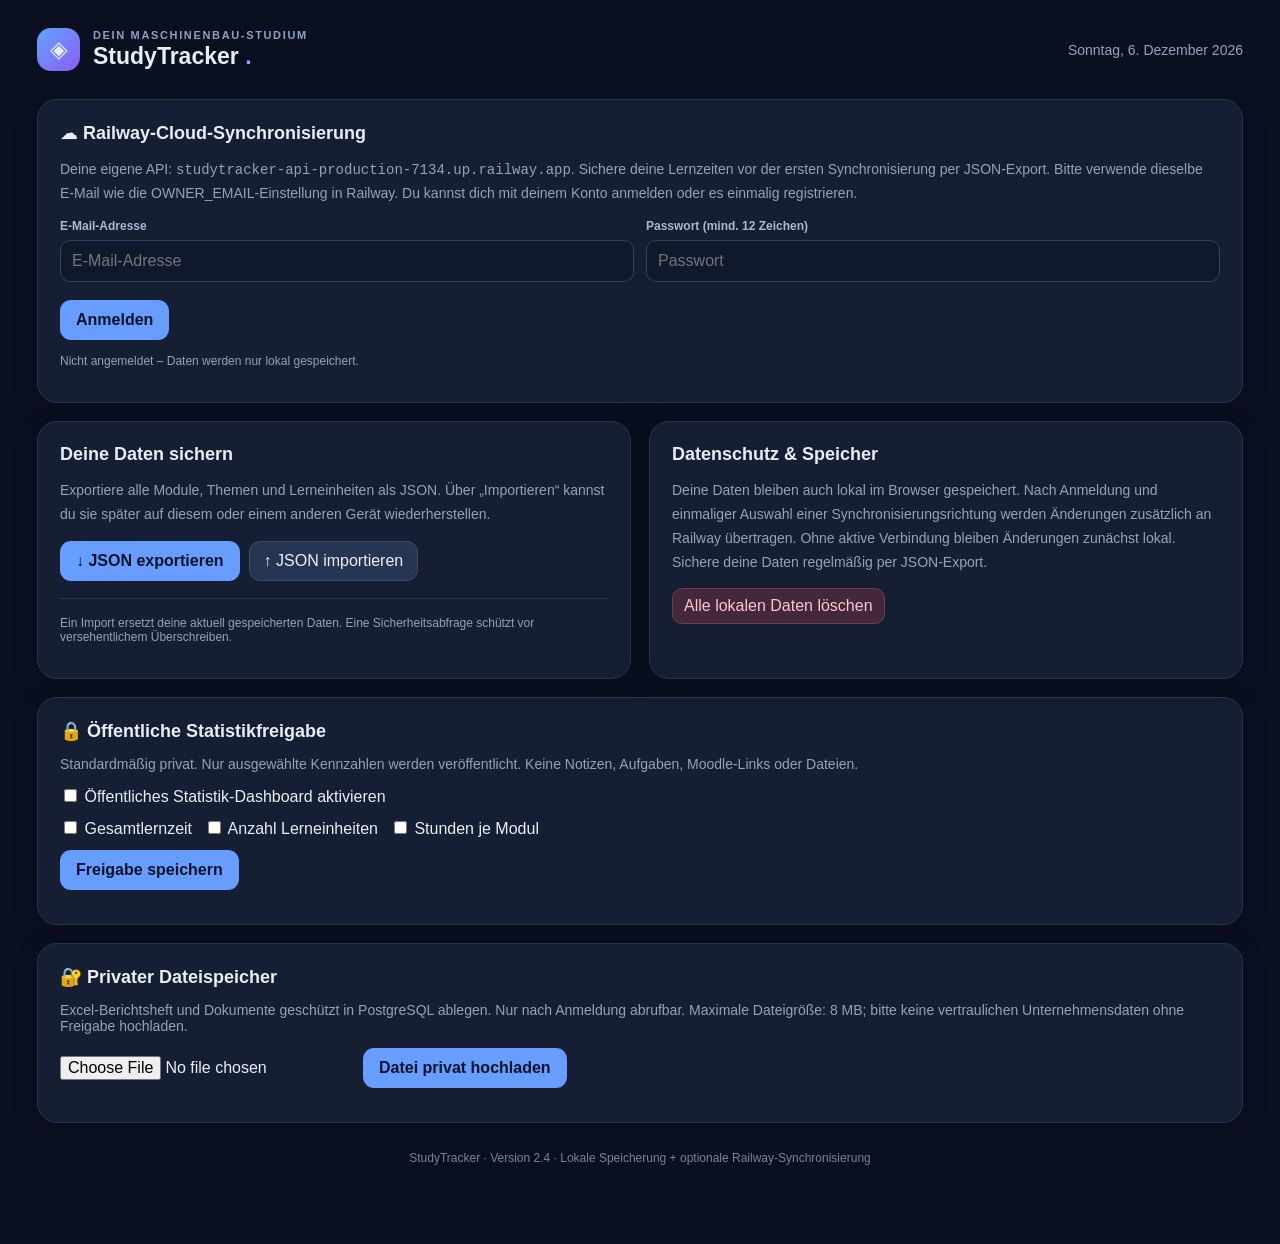
==== commit 3d49b013: "Add files via upload" ====
--- a/editor.html
+++ b/editor.html
@@ -46,7 +46,7 @@
 <div class="card"><h2>Semesteranalyse</h2><p class="sub">Zeitanteiliges Soll ist eine Orientierung, keine Bewertung deiner Lernleistung. Kalender-Vorlesungen sind geplant und werden nicht automatisch als besucht gezählt.</p><div id="planStats"></div></div>
 <div class="card"><h2>Offline & Datensicherung</h2><p class="sub" id="planOnlineStatus"></p><p class="sub">Einträge bleiben lokal erhalten. Die Synchronisierung erfolgt bei bestehender Verbindung und Anmeldung. Bei Änderungen auf mehreren Geräten kann ein Konflikt entstehen; exportiere deshalb regelmäßig JSON-Backups. Eine vollständige Offline-Installation (PWA) folgt als eigenes Update.</p></div>
 </div></section><section id="practice" class="tab-panel hidden"><div class="stack"><div class="card"><div class="title-row"><div><h2>Praxisphasen</h2><div class="sub">Praxisprojekte, Berichte, Protokolle und Präsentationen organisieren</div></div></div><form id="phaseForm" class="stack"><div class="two"><div class="field"><label>Name der Praxisphase</label><input id="phaseName" required maxlength="120" placeholder="z. B. Praxisphase 1 – Fertigung"></div><div class="field"><label>Zeitraum (optional)</label><input id="phasePeriod" maxlength="80" placeholder="z. B. März – April 2027"></div></div><div class="field"><label>Beschreibung (optional)</label><textarea id="phaseDesc" rows="2" maxlength="1500"></textarea></div><button type="submit" class="primary">+ Praxisphase anlegen</button></form></div><div id="phaseList" class="stack"></div><div class="card"><h2>Excel-Berichtsheft</h2><p class="sub">Trage einen privaten Excel-Online- oder OneDrive-Link ein. Der Link wird mit deinem Railway-Konto synchronisiert, aber nicht auf dem öffentlichen Dashboard angezeigt. Ob eine Vorschau eingebettet werden kann, hängt von der Freigabe und den Sicherheitseinstellungen des Anbieters ab.</p><form id="reportForm" class="stack"><div class="field"><label>Link zu deinem Berichtsheft (https://)</label><input id="reportLink" type="url" placeholder="https://..."></div><div class="buttons"><button class="primary" type="submit">Link speichern</button><a id="reportOpen" class="secondary hidden" target="_blank" rel="noopener noreferrer">Berichtsheft öffnen ↗</a><button id="reportPreview" type="button" class="secondary">Vorschau ein-/ausblenden</button></div></form><div id="reportFrameHolder" class="hidden" style="margin-top:16px"><p class="sub small">Die Vorschau lädt Inhalte von einem externen Anbieter. Ein Login kann notwendig sein; einige Anbieter blockieren das Einbetten.</p><iframe id="reportFrame" title="Excel Berichtsheft Vorschau" referrerpolicy="no-referrer" sandbox="allow-scripts allow-same-origin allow-forms allow-popups" style="width:100%;min-height:450px;border:1px solid #35435c;border-radius:14px;background:white"></iframe></div><div class="divider"></div><p class="sub small">Alternative: Eine lokale Excel-Datei kannst du unten bei einer Praxisphase als Anhang ablegen. Solche Anhänge bleiben ausschließlich auf diesem Gerät und sind nicht Bestandteil des JSON-Backups oder der Cloud-Synchronisierung.</p></div></div></section><section id="history" class="tab-panel hidden"><div class="card"><div class="title-row"><div><h2>Lernprotokoll</h2><div class="sub">Deine dokumentierten Lernzeiten</div></div><div class="field"><label>Nach Modul filtern</label><select id="historyModule" class="datefilter"></select></div></div><div class="filterbar"><div class="field"><label>Nach Thema filtern</label><select id="historyTopic"></select></div><div class="field"><label>Zeitraum</label><select id="historyPeriod"><option value="all">Gesamte Zeit</option><option value="week">Diese Woche</option><option value="month">Dieser Monat</option></select></div></div><div id="historyEntries"></div></div></section>
-<section id="settings" class="tab-panel"><div class="card" style="margin-bottom:18px"><h2>☁ Railway-Cloud-Synchronisierung</h2><p class="sub" style="line-height:1.65">Deine eigene API: <code>studytracker-api-production-7134.up.railway.app</code>. Sichere deine Lernzeiten vor der ersten Synchronisierung per JSON-Export. Bitte verwende dieselbe E-Mail wie die OWNER_EMAIL-Einstellung in Railway. Du kannst dich mit deinem Konto anmelden oder es einmalig registrieren.</p><div class="filterbar"><div class="field"><label>E-Mail-Adresse</label><input id="cloudEmail" type="email" autocomplete="username" placeholder="E-Mail-Adresse"></div><div class="field"><label>Passwort (mind. 12 Zeichen)</label><input id="cloudPassword" type="password" minlength="12" autocomplete="current-password" placeholder="Passwort"></div></div><div class="buttons"><button id="cloudLogin" class="primary">Anmelden</button><button id="cloudRegister" class="secondary">Erstmalig registrieren</button><button id="cloudLogout" class="secondary hidden">Abmelden</button></div><p class="sub small" id="cloudStatus" role="status" style="margin-top:14px">Nicht angemeldet – Daten werden nur lokal gespeichert.</p><div id="cloudActions" class="hidden"><div class="divider"></div><p class="sub" style="line-height:1.65"><strong>Erste Synchronisierung:</strong> Wähle nur eine Richtung. <strong>Hochladen</strong> ersetzt den Stand auf Railway durch die lokalen Daten; <strong>Herunterladen</strong> ersetzt die lokalen Daten durch den Railway-Stand. Danach werden Änderungen automatisch synchronisiert. Bei Konflikten wird gestoppt, nicht überschrieben.</p><div class="buttons"><button id="cloudUpload" class="primary">↑ Lokale Daten in die Cloud</button><button id="cloudDownload" class="secondary">↓ Cloud-Daten auf dieses Gerät</button><button id="cloudSyncNow" class="secondary">↻ Jetzt synchronisieren</button></div></div></div><div class="list-grid"><div class="card"><h2>Deine Daten sichern</h2><p class="sub" style="line-height:1.7">Exportiere alle Module, Themen und Lerneinheiten als JSON. Über „Importieren“ kannst du sie später auf diesem oder einem anderen Gerät wiederherstellen.</p><div class="buttons"><button id="exportBtn" class="primary">↓ JSON exportieren</button><label class="secondary file-label" for="importFile">↑ JSON importieren</label><input type="file" id="importFile" accept=".json,application/json" class="hidden"></div><div class="divider"></div><p class="sub small">Ein Import ersetzt deine aktuell gespeicherten Daten. Eine Sicherheitsabfrage schützt vor versehentlichem Überschreiben.</p></div><div class="card"><h2>Datenschutz & Speicher</h2><p class="sub" style="line-height:1.7">Deine Daten bleiben auch lokal im Browser gespeichert. Nach Anmeldung und einmaliger Auswahl einer Synchronisierungsrichtung werden Änderungen zusätzlich an Railway übertragen. Ohne aktive Verbindung bleiben Änderungen zunächst lokal. Sichere deine Daten regelmäßig per JSON-Export.</p><button id="clearBtn" class="danger">Alle lokalen Daten löschen</button></div></div></section><div class="footer">StudyTracker · Version 2.4 · Lokale Speicherung + optionale Railway-Synchronisierung</div></div>
+<section id="settings" class="tab-panel"><div class="card" style="margin-bottom:18px"><h2>☁ Railway-Cloud-Synchronisierung</h2><p class="sub" style="line-height:1.65">Deine eigene API: <code>studytracker-api-production-7134.up.railway.app</code>. Sichere deine Lernzeiten vor der ersten Synchronisierung per JSON-Export. Bitte verwende dieselbe E-Mail wie die OWNER_EMAIL-Einstellung in Railway. Du kannst dich mit deinem Konto anmelden oder es einmalig registrieren.</p><div class="filterbar"><div class="field"><label>E-Mail-Adresse</label><input id="cloudEmail" type="email" autocomplete="username" placeholder="E-Mail-Adresse"></div><div class="field"><label>Passwort (mind. 12 Zeichen)</label><input id="cloudPassword" type="password" minlength="12" autocomplete="current-password" placeholder="Passwort"></div></div><div class="buttons"><button id="cloudLogin" class="primary">Anmelden</button><button id="cloudRegister" class="secondary hidden" style="display:none" disabled>Registrierung deaktiviert</button><button id="cloudLogout" class="secondary hidden">Abmelden</button></div><p class="sub small" id="cloudStatus" role="status" style="margin-top:14px">Nicht angemeldet – Daten werden nur lokal gespeichert.</p><div id="cloudActions" class="hidden"><div class="divider"></div><p class="sub" style="line-height:1.65"><strong>Erste Synchronisierung:</strong> Wähle nur eine Richtung. <strong>Hochladen</strong> ersetzt den Stand auf Railway durch die lokalen Daten; <strong>Herunterladen</strong> ersetzt die lokalen Daten durch den Railway-Stand. Danach werden Änderungen automatisch synchronisiert. Bei Konflikten wird gestoppt, nicht überschrieben.</p><div class="buttons"><button id="cloudUpload" class="primary">↑ Lokale Daten in die Cloud</button><button id="cloudDownload" class="secondary">↓ Cloud-Daten auf dieses Gerät</button><button id="cloudSyncNow" class="secondary">↻ Jetzt synchronisieren</button></div></div></div><div class="list-grid"><div class="card"><h2>Deine Daten sichern</h2><p class="sub" style="line-height:1.7">Exportiere alle Module, Themen und Lerneinheiten als JSON. Über „Importieren“ kannst du sie später auf diesem oder einem anderen Gerät wiederherstellen.</p><div class="buttons"><button id="exportBtn" class="primary">↓ JSON exportieren</button><label class="secondary file-label" for="importFile">↑ JSON importieren</label><input type="file" id="importFile" accept=".json,application/json" class="hidden"></div><div class="divider"></div><p class="sub small">Ein Import ersetzt deine aktuell gespeicherten Daten. Eine Sicherheitsabfrage schützt vor versehentlichem Überschreiben.</p></div><div class="card"><h2>Datenschutz & Speicher</h2><p class="sub" style="line-height:1.7">Deine Daten bleiben auch lokal im Browser gespeichert. Nach Anmeldung und einmaliger Auswahl einer Synchronisierungsrichtung werden Änderungen zusätzlich an Railway übertragen. Ohne aktive Verbindung bleiben Änderungen zunächst lokal. Sichere deine Daten regelmäßig per JSON-Export.</p><button id="clearBtn" class="danger">Alle lokalen Daten löschen</button></div></div></section><div class="card" style="margin-top:18px"><h2>🔒 Öffentliche Statistikfreigabe</h2><p class="sub">Standardmäßig privat. Nur ausgewählte Kennzahlen werden veröffentlicht. Keine Notizen, Aufgaben, Moodle-Links oder Dateien.</p><label><input type="checkbox" id="pubEnabled"> Öffentliches Statistik-Dashboard aktivieren</label><div class="filterbar" style="margin:12px 0"><label><input type="checkbox" class="pubField" value="total_hours"> Gesamtlernzeit</label><label><input type="checkbox" class="pubField" value="session_count"> Anzahl Lerneinheiten</label><label><input type="checkbox" class="pubField" value="modules"> Stunden je Modul</label></div><button id="pubSave" class="primary">Freigabe speichern</button><p id="pubInfo" class="sub small"></p></div><div class="card" style="margin-top:18px"><h2>🔐 Privater Dateispeicher</h2><p class="sub">Excel-Berichtsheft und Dokumente geschützt in PostgreSQL ablegen. Nur nach Anmeldung abrufbar. Maximale Dateigröße: 8 MB; bitte keine vertraulichen Unternehmensdaten ohne Freigabe hochladen.</p><input id="privateFileInput" type="file" accept=".xlsx,.xls,.pdf,.docx,.pptx,.txt,.csv"><button id="privateUpload" class="primary">Datei privat hochladen</button><p id="privateFilesInfo" class="sub small"></p><div id="privateFilesList" class="stack"></div></div><div class="footer">StudyTracker · Version 2.4 · Lokale Speicherung + optionale Railway-Synchronisierung</div></div>
 <div id="focusOverlay" class="focus-overlay hidden" role="dialog" aria-modal="true" aria-label="Lerntimer Fokusmodus"><div class="focus-body"><div class="focus-head"><span class="pill">StudyTracker · Fokus</span><button id="focusClose" class="secondary">✕ Schließen</button></div><div class="focus-time" id="focusClock">00:00:00</div><p id="focusState" class="sub">Bereit</p><p id="focusSubject" class="sub"></p><div class="buttons" style="justify-content:center"><button id="focusStart" class="primary">▶ Starten</button><button id="focusPause" class="secondary">Ⅱ Pause</button><button id="focusFinish" class="secondary">■ Speichern</button></div></div></div>
 <script>
 'use strict';
@@ -78,7 +78,7 @@
 
 function render(){for(const id of ['timerModule','manualModule','topicModule'])selectOptions(id);selectOptions('historyModule',[['','Alle Module']]);selectOptions('statsModule',[['','Alle Module']]);parentOptions();historyTopicOptions();topicOptions('timerModule','timerTopic');topicOptions('manualModule','manualTopic');drawOverview();drawTopics();drawModuleDetail();drawHistory();drawTopicStats();drawSemester();if(!db.modules.length&&timer.running)pauseTimer();$('startBtn').disabled=!db.modules.length||timer.running;}
 for(const [a,b] of [['timerModule','timerTopic'],['manualModule','manualTopic']])$(a).addEventListener('change',()=>topicOptions(a,b));$('historyModule').addEventListener('change',()=>{historyTopicOptions();drawHistory()});$('historyTopic').addEventListener('change',drawHistory);$('historyPeriod').addEventListener('change',drawHistory);$('statsModule').addEventListener('change',drawTopicStats);$('statsPeriod').addEventListener('change',drawTopicStats);$('topicModule').addEventListener('change',parentOptions);
-document.querySelectorAll('.tab').forEach(btn=>btn.addEventListener('click',()=>showTab(btn.dataset.tab)));document.addEventListener('click',e=>{const go=e.target.closest('[data-go]');if(go)showTab(go.dataset.go)});let editorAuthorized=false;function accessGate(allowed){editorAuthorized=!!allowed;document.body.classList.toggle("st-auth-locked",!allowed);if(!allowed){showTab("settings")}else{showTab("dashboard")}} function showTab(id){if(!editorAuthorized&&id!=="settings")return;document.querySelectorAll('.tab').forEach(t=>t.classList.toggle('active',t.dataset.tab===id));document.querySelectorAll('.tab-panel').forEach(p=>p.classList.toggle('hidden',p.id!==id))}
+document.querySelectorAll('.tab').forEach(btn=>btn.addEventListener('click',()=>showTab(btn.dataset.tab)));document.addEventListener('click',e=>{const go=e.target.closest('[data-go]');if(go)showTab(go.dataset.go)});let editorAuthorized=false;function accessGate(allowed){editorAuthorized=!!allowed;document.body.classList.toggle("st-auth-locked",!allowed);showTab(allowed?"dashboard":"settings")} function showTab(id){if(!editorAuthorized&&id!=="settings")return;document.querySelectorAll('.tab').forEach(t=>t.classList.toggle('active',t.dataset.tab===id));document.querySelectorAll('.tab-panel').forEach(p=>p.classList.toggle('hidden',p.id!==id))}
 $('moduleForm').addEventListener('submit',e=>{e.preventDefault();const name=$('newModule').value.trim();if(!name)return;db.modules.push({id:uid(),name,color:$('newColor').value,goal:Number($('newGoal').value)});e.target.reset();persist();notify('Modul angelegt')});$('topicForm').addEventListener('submit',e=>{e.preventDefault();if(!$('topicModule').value)return alert('Lege zuerst ein Modul an.');const name=$('newTopic').value.trim();if(!name)return;db.topics.push({id:uid(),moduleId:$('topicModule').value,name,parentId:$('parentTopic').value||'',mastery:Number($('topicMastery').value)});$('newTopic').value='';persist();notify('Thema angelegt')});
 $('manualForm').addEventListener('submit',e=>{e.preventDefault();const minutes=Number($('manualMinutes').value),date=$('manualDate').value,moduleId=$('manualModule').value;if(!(minutes>0&&minutes<=1440)||!date||!getM(moduleId))return alert('Bitte trage ein gültiges Datum, Modul und eine Dauer ein.');db.entries.push({id:uid(),date,moduleId,topicId:$('manualTopic').value,note:$('manualNote').value.trim(),minutes,createdAt:new Date().toISOString()});$('manualNote').value='';persist();notify('Lernzeit gespeichert')});
 document.addEventListener('change',e=>{const id=e.target.dataset.mastery;if(id){const t=getT(id);if(t){t.mastery=Number(e.target.value);persist()}}});document.addEventListener('click',e=>{const b=e.target.closest('button');if(!b)return;let id=b.dataset.deleteEntry;if(id){if(confirm('Diese Lerneinheit wirklich löschen?')){db.entries=db.entries.filter(x=>x.id!==id);persist()}return}id=b.dataset.editTopic;if(id){const t=getT(id);if(t){const name=prompt('Thema umbenennen:',t.name);if(name&&name.trim()){t.name=name.trim().slice(0,100);persist();notify('Thema aktualisiert')}}return}id=b.dataset.deleteTopic;if(id){if(confirm('Thema löschen? Vorhandene Lernzeiten bleiben erhalten, aber ohne Themenbezug.')){db.topics=db.topics.filter(t=>t.id!==id);db.topics.forEach(t=>{if(t.parentId===id)t.parentId=''});db.entries.forEach(e=>{if(e.topicId===id)e.topicId='' });persist()}return}id=b.dataset.deleteModule;if(id){if(confirm('Modul UND ALLE dazugehörigen Themen und Lernzeiten endgültig löschen?')){db.modules=db.modules.filter(m=>m.id!==id);db.topics=db.topics.filter(t=>t.moduleId!==id);db.entries=db.entries.filter(e=>e.moduleId!==id);if(timer.moduleId===id)resetTimer();persist()}return}id=b.dataset.editModule;if(id){const m=getM(id);const val=prompt('Wochenziel in Stunden für '+m.name+':',String(m.goal));if(val!==null&&val.trim()!==''&&Number(val)>=0&&Number(val)<=168){m.goal=Number(val);persist()}}});
@@ -330,4 +330,15 @@
 // Always redraw once after initialization, including previous cloud changes.
 drawPraxis();
 
+</script><script>
+(()=>{
+const $p=id=>document.getElementById(id),api='https://studytracker-api-production-7134.up.railway.app';
+function token(){return sessionStorage.getItem('studytracker_cloud_token')||''}
+async function req(path,options={}){if(!token())throw Error('Bitte zuerst im Bereich Railway anmelden.');const r=await fetch(api+path,{...options,headers:{Authorization:'Bearer '+token(),...(options.headers||{})}});if(!r.ok)throw Error('HTTP '+r.status+': '+await r.text());return r}
+async function loadPrefs(){if(!token())return;try{const d=await (await req('/public/preferences')).json();$p('pubEnabled').checked=d.enabled;document.querySelectorAll('.pubField').forEach(el=>el.checked=d.fields.includes(el.value))}catch(e){$p('pubInfo').textContent=e.message}}
+$p('pubSave').addEventListener('click',async()=>{try{const fields=[...document.querySelectorAll('.pubField:checked')].map(x=>x.value);await req('/public/preferences',{method:'PUT',headers:{'Content-Type':'application/json'},body:JSON.stringify({enabled:$p('pubEnabled').checked,fields})});$p('pubInfo').textContent='Freigabe gespeichert.'}catch(e){$p('pubInfo').textContent=e.message}});
+async function listFiles(){if(!token())return;try{const files=await (await req('/private/files')).json();const root=$p('privateFilesList');root.replaceChildren();for(const f of files){const wrap=document.createElement('div');wrap.className='buttons';const name=document.createElement('span');name.textContent=f.filename+' ('+Math.round(f.size/1024)+' KB)';const down=document.createElement('button');down.textContent='Herunterladen';down.onclick=async()=>{try{const r=await req('/private/files/'+f.id);const url=URL.createObjectURL(await r.blob());const link=document.createElement('a');link.href=url;link.download=f.filename;link.click();setTimeout(()=>URL.revokeObjectURL(url),3000)}catch(e){alert(e.message)}};const del=document.createElement('button');del.textContent='Löschen';del.onclick=async()=>{if(confirm('Datei dauerhaft löschen?')){await req('/private/files/'+f.id,{method:'DELETE'});listFiles()}};wrap.append(name,down,del);root.append(wrap)}}catch(e){$p('privateFilesInfo').textContent=e.message}}
+$p('privateUpload').addEventListener('click',async()=>{const f=$p('privateFileInput').files[0];if(!f)return; if(f.size>8*1024*1024){alert('Maximal 8 MB');return} const body=new FormData();body.append('file',f);try{await req('/private/files',{method:'POST',body});$p('privateFilesInfo').textContent='Privat hochgeladen';listFiles()}catch(e){$p('privateFilesInfo').textContent=e.message}});
+document.querySelectorAll('[data-tab="settings"]').forEach(el=>el.addEventListener('click',()=>{loadPrefs();listFiles()}));$p('cloudLogin')?.addEventListener('click',()=>setTimeout(()=>{loadPrefs();listFiles()},1700));
+})();
 </script></body></html>
